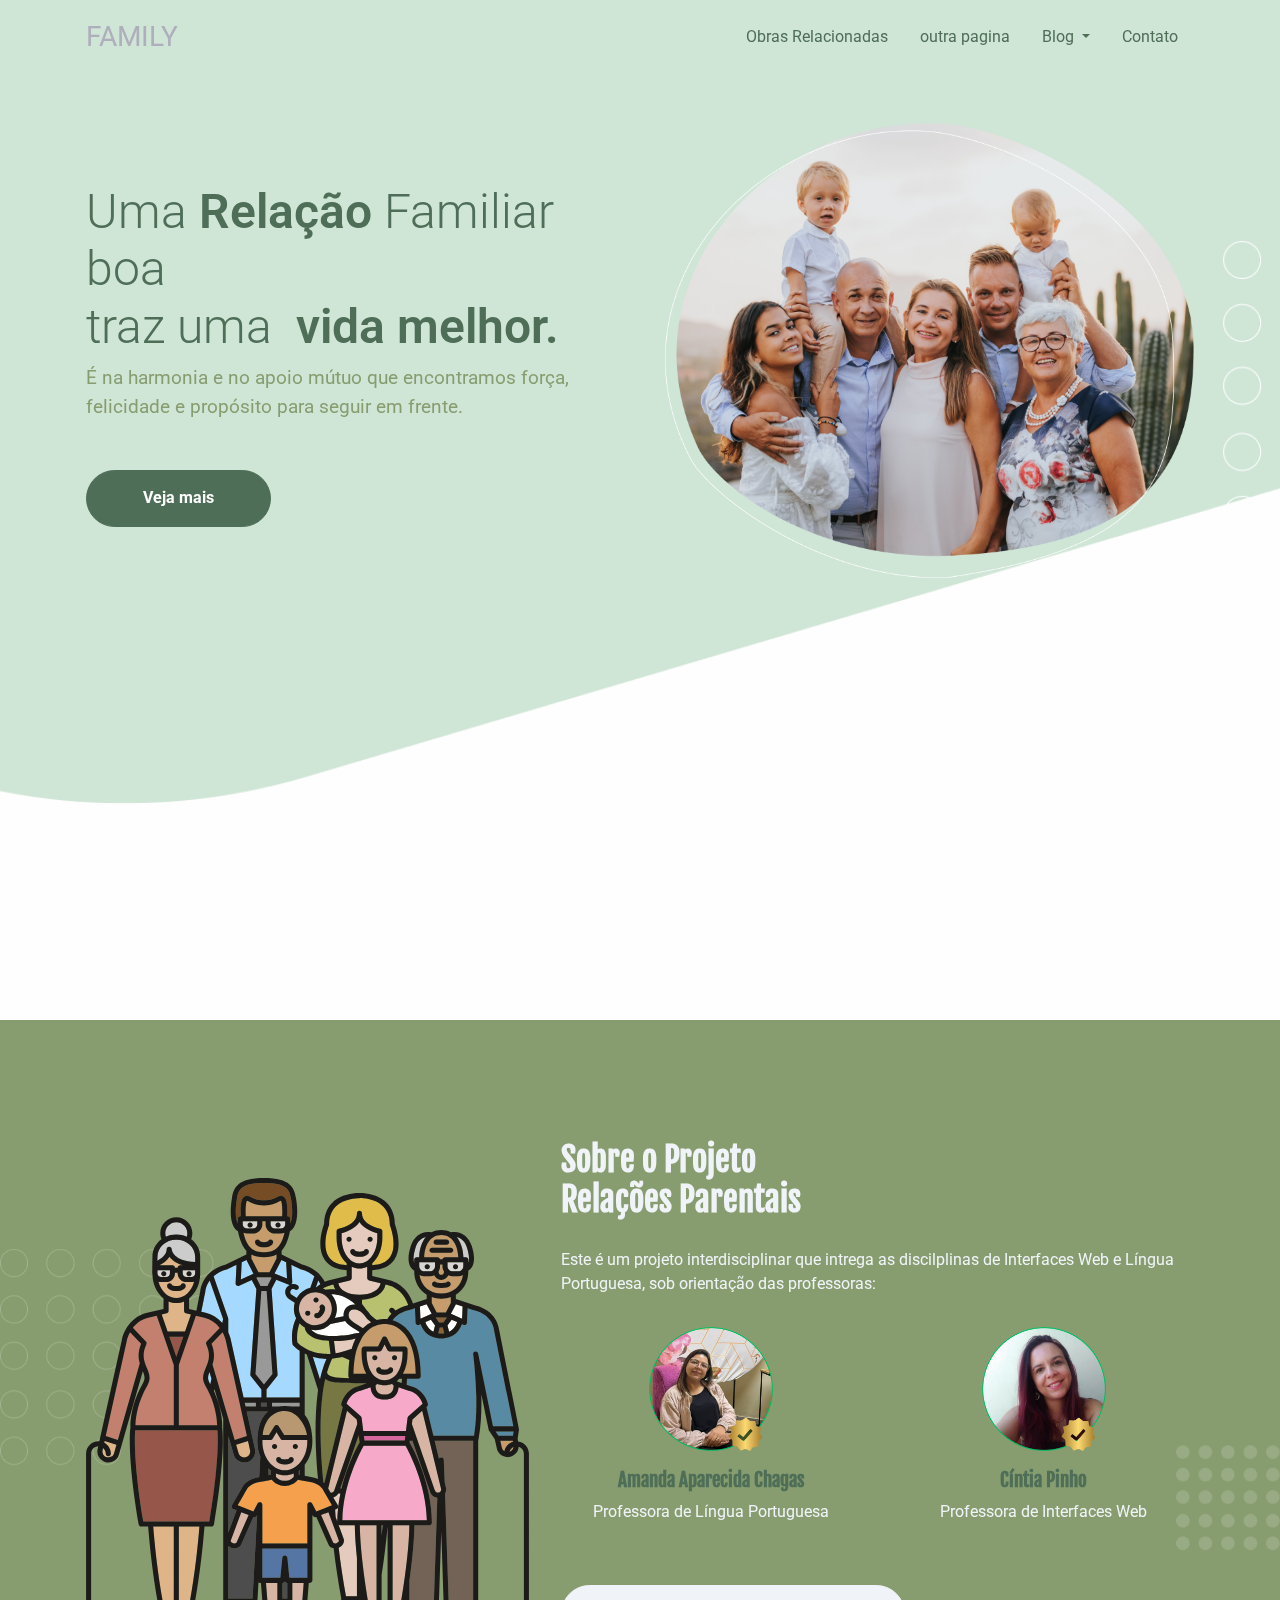
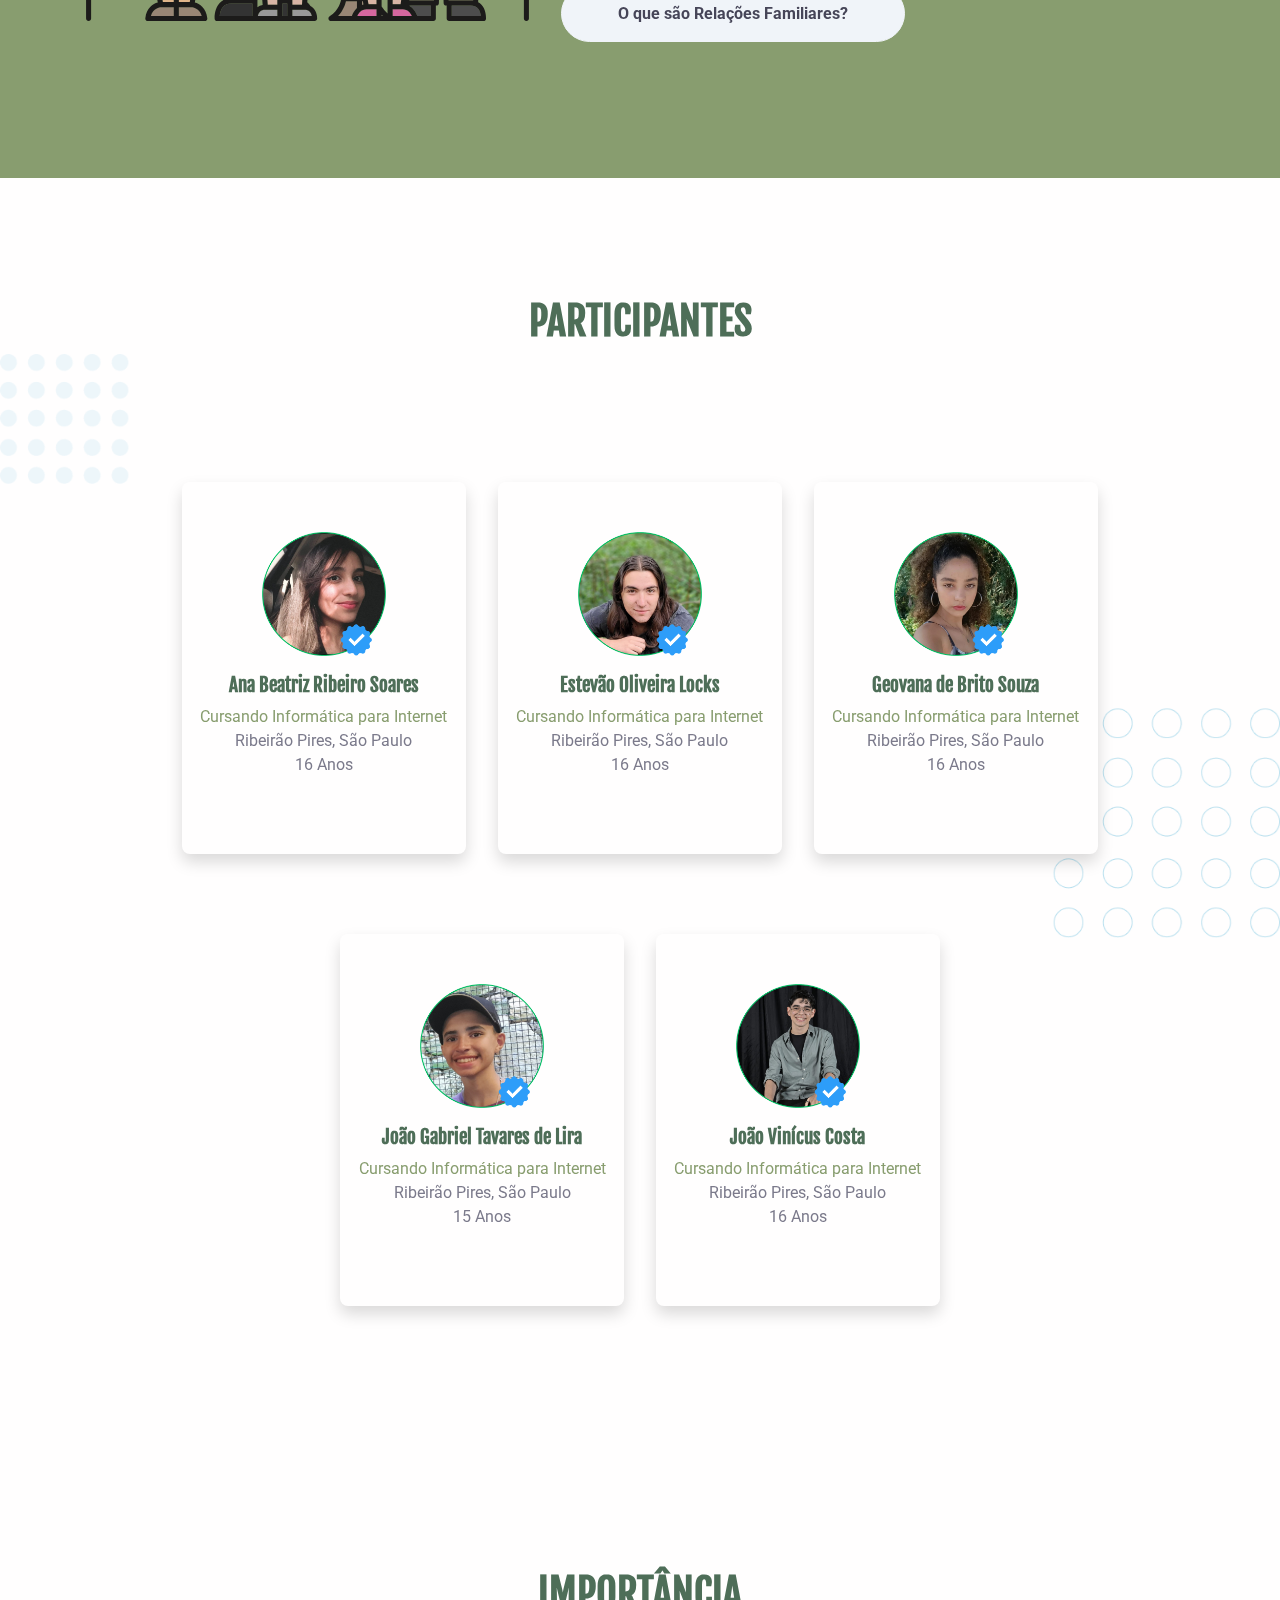
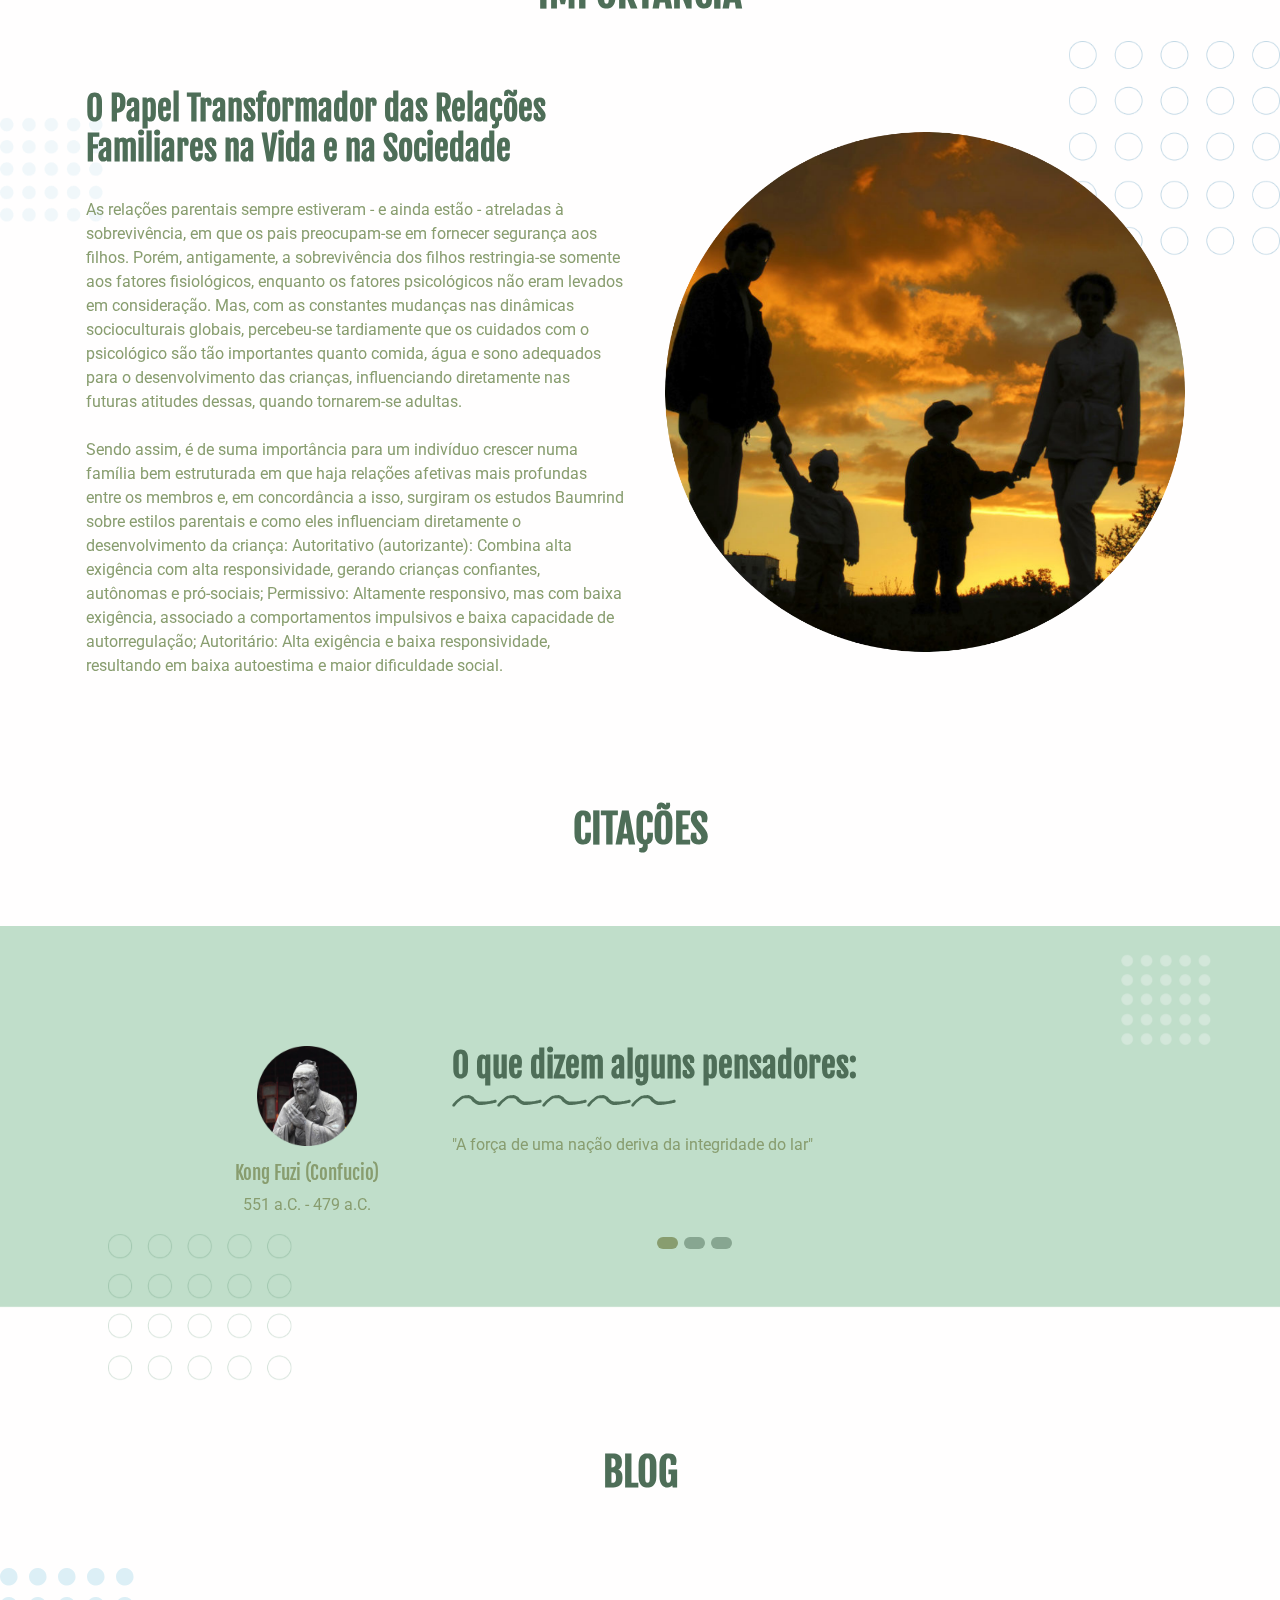
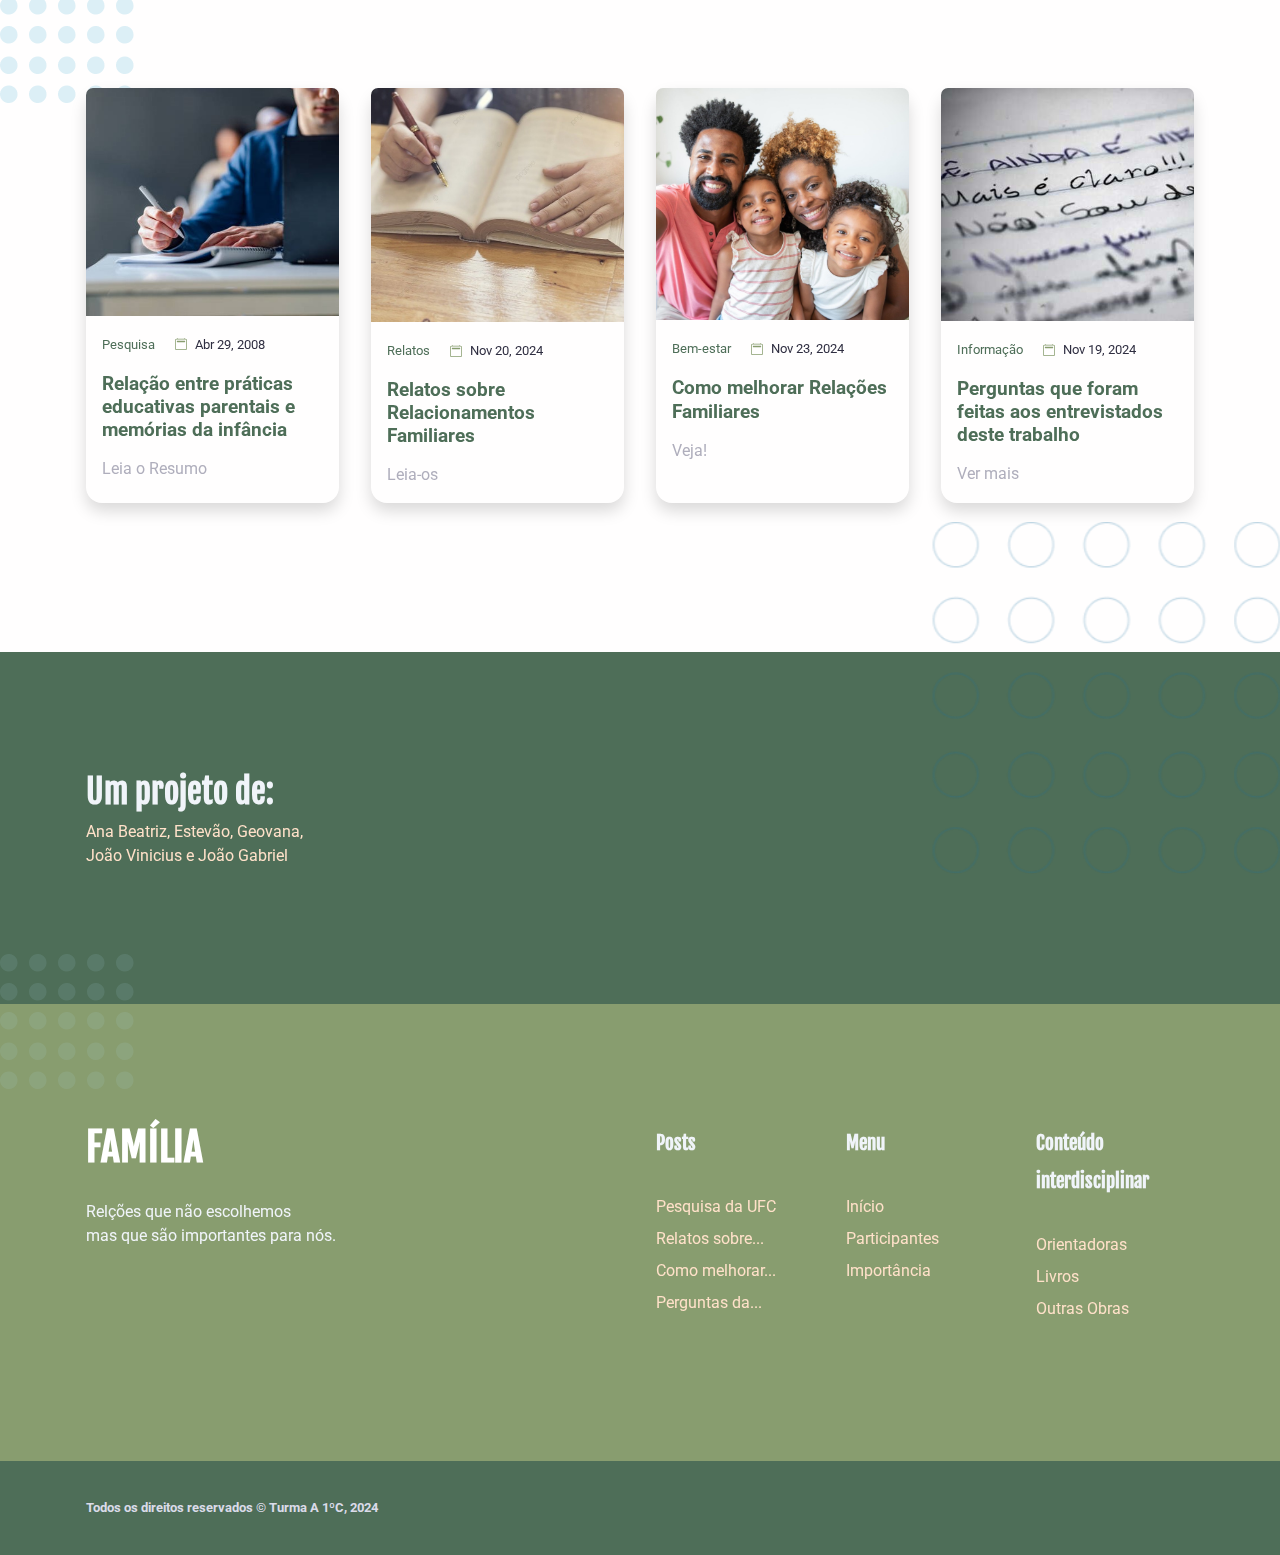
==== index.html @ ce42e840 "sei la" ====
<!DOCTYPE html>
<html lang="pt-br" dir="ltr">

  <head>
    <meta charset="utf-8">
    <meta http-equiv="X-UA-Compatible" content="IE=edge">
    <meta name="viewport" content="width=device-width, initial-scale=1">


    <!-- ===============================================-->
    <!--    Document Title-->
    <!-- ====================================== -->
    <title>Relações Familiares</title>



    <!-- ===============================================-->
    <!--    Favicons-->
    <!-- ===============================================-->
    <link rel="apple-touch-icon" sizes="180x180" href="assets/img/favicons/apple-touch-icon.png">
    <link rel="icon" type="image/png" sizes="32x32" href="assets/img/favicons/favicon-32x32.png">
    <link rel="icon" type="image/png" sizes="16x16" href="assets/img/favicons/favicon-16x16.png">
    <link rel="shortcut icon" type="image/x-icon" href="assets/img/favicons/favicon.ico">
    <link rel="manifest" href="assets/img/favicons/manifest.json">
    <meta name="msapplication-TileImage" content="assets/img/favicons/mstile-150x150.png">
    <meta name="theme-color" content="#ffffff">


    <!-- ===============================================-->
    <!--    Stylesheets-->
    <!-- ===============================================-->
    <link href="assets/css/theme.css" rel="stylesheet" />
    <link rel="stylesheet" href="assets/css/style.css">

  </head>

  
  <body>

    <!-- ===============================================-->
    <!--    Main Content-->
    <!-- ===============================================-->
    <main class="main" id="top">
      
      <nav class="navbar navbar-expand-lg navbar-light fixed-top py-3 d-block" data-navbar-on-scroll="data-navbar-on-scroll">
        <div class="container"><a class="navbar-brand" href="index.html"><!--<img src="assets/img/gallery/logo.png" width="118" alt="logo" />-->FAMILY</a>
          <button class="navbar-toggler" type="button" data-bs-toggle="collapse" data-bs-target="#navbarSupportedContent" aria-controls="navbarSupportedContent" aria-expanded="false" aria-label="Toggle navigation"><span class="navbar-toggler-icon"> </span></button>
          <div class="collapse navbar-collapse border-top border-lg-0 mt-4 mt-lg-0" id="navbarSupportedContent">
            <ul class="navbar-nav ms-auto pt-2 pt-lg-0 font-base">
              <li class="nav-item px-2"><a class="nav-link" aria-current="page" href="obras.html">Obras Relacionadas</a></li>
              <li class="nav-item px-2"><a class="nav-link" href="#">outra pagina</a></li>
              <div class="nav-item px-2 dropdown">
                <a class="nav-link dropdown-toggle drop-menu" href="#" role="button" data-bs-toggle="dropdown" aria-expanded="false">
                  Blog
                </a>
              
                <ul class="dropdown-menu drop-menu">
                  <li><a class="dropdown-item" href="pesquisa-ufc.html">Práticas Educativas...</a></li>
                  <li><a class="dropdown-item" href="relatos.html">Relatos</a></li>
                  <li><a class="dropdown-item" href="melhorarrelacoes.html">Melhorar Relações</a></li>
                  <li><a class="dropdown-item" href="perguntas-entrevista.html">Perguntas Entrevistas</a></li>
                </ul>
              </div>
              <li class="nav-item px-2"><a class="nav-link" href="contato.html">Contato</a></li>
            </ul>
          </div>
        </div>
      </nav>

      <section class="py-xxl-10 pb-0" id="home">
        <div class="bg-holder bg-size" style="background-image:url(assets/img/gallery/hero-bg.png);background-position:top center;background-size:cover;">
        </div>
        <!--/.bg-holder-->

        <div class="container">
          <div class="row min-vh-xl-100 min-vh-xxl-25">
            <div class="col-md-5 col-xl-6 col-xxl-7 order-0 order-md-1 text-end"><img class="pt-7 pt-md-0 w-100" src="assets/img/gallery/hero.png" alt="hero-header" /></div>
            <div class="col-md-75 col-xl-6 col-xxl-5 text-md-start text-center py-6">
              <h1 class="fw-light font-base fs-6 fs-xxl-7">Uma <strong>Relação </strong>Familiar boa<br />traz uma &nbsp;<strong>vida melhor.</strong></h1>
              <p class="fs-1 mb-5">É na harmonia e no apoio mútuo que encontramos força,<br />felicidade e propósito para seguir em frente.</p><a class="btn btn-lg btn-primary rounded-pill" href="#importancia" role="button">Veja mais</a>
            </div>
          </div>
        </div>
      </section>
      

      <!-- ============================================-->
      <!-- <section> begin ======== Sobre o Projeto ===-->
      <section class="bg-secondary" id="sobre">
        <div class="bg-holder" style="background-image:url(assets/img/gallery/bg-eye-care.png);background-position:center;background-size:contain;">
        </div>
        <!--/.bg-holder-->

        <div class="container">
          <div class="row align-items-center">
            <div class="col-md-5 col-xxl-6"><img class="img-fluid" src="assets/img/icons/family.svg" alt="..." /></div>
            <div class="col-md-7 col-xxl-6 text-center text-md-start">
              <h2 class="fw-bold text-light mb-4 mt-4 mt-lg-0">Sobre o Projeto<br class="d-none d-sm-block" />Relações Parentais</h2>
              <p class="text-light mb-4">Este é um projeto interdisciplinar que intrega as discilplinas de Interfaces Web e Língua Portuguesa, sob orientação das professoras:<br class="d-none d-sm-block" />
              <div class="row mb-4">  
                <div class="col-md-6 text-center">
                  <img src="assets/img/gallery/amanda.png" width="128" alt="..." />
                  <h5 class="mt-3">Amanda Aparecida Chagas</h5>
                  <p class="text-light">Professora de Língua Portuguesa</p>
                </div>
                <div class="col-md-6 text-center">
                  <img src="assets/img/gallery/cintia.png" width="128" alt="..." />
                  <h5 class="mt-3">Cíntia Pinho</h5>
                  <p class="text-light">Professora de Interfaces Web</p>
                </div>
              </div>
              <!-- Botão que aciona o modal -->
              <div class="py-3">
                <a class="btn btn-lg btn-light rounded-pill" href="#!" role="button" data-bs-toggle="modal" data-bs-target="#exampleModal">
                  O que são Relações Familiares?
                </a>
              </div>

              <!-- Modal -->
              <div class="modal fade" id="exampleModal" tabindex="-1" aria-labelledby="exampleModalLabel" aria-hidden="true">
                <div class="modal-dialog">
                  <div class="modal-content">
                    <div class="modal-header">
                      <h5 class="modal-title" id="exampleModalLabel">Relações Familiares</h5>
                      <button type="button" class="btn-close" data-bs-dismiss="modal" aria-label="Close"></button>
                    </div>
                    <div class="modal-body">
                      <!-- Imagem centralizada -->
                      <div class="text-center mb-3">
                        <img src="assets/img/gallery/casal.avif" alt="Imagem representativa" class="img-fluid rounded" style="max-width: 100%; height: auto; max-height: 200px;">
                      </div>
                      <!-- Texto do modal -->
                      <p>Relações familiares são os vínculos afetivos, sociais e legais que unem os membros de uma família. Elas envolvem conexões de parentesco, seja por laços de sangue, casamento ou adoção, e desempenham um papel essencial na formação da identidade e no desenvolvimento emocional das pessoas.</p>
                      <p>Essas relações englobam papéis específicos, como os de pais, filhos, irmãos e avós, que são moldados por valores culturais, sociais e religiosos. Além disso, elas são caracterizadas por amor, apoio mútuo, respeito e, muitas vezes, desafios, que ajudam os indivíduos a crescer e se conectar uns com os outros.</p>
                      <p>Em sua essência, as relações familiares fornecem um espaço seguro para compartilhar experiências, resolver conflitos e construir memórias que fortalecem os laços ao longo do tempo...</p>
                    </div>
                    <div class="modal-footer">
                      <button type="button" class="btn btn-secondary" data-bs-dismiss="modal">Fechar</button>
                    </div>
                  </div>
                </div>
              </div>
            </div>
          </div>
        </div>
      </section>
      <!-- <section> close ============================-->
      <!-- ============================================-->


      <!-- ============================================-->
      <!-- <section> begin ======= PARTICIPANTES ======-->
      <section class="pb-0" id="grupo">

        <div class="container">
          <div class="row">
            <div class="col-12 py-">
              <div class="bg-holder bg-size">
              </div>
              <!--/.bg-holder-->

              <h1 class="text-center">PARTICIPANTES</h1>
            </div>
          </div>
        </div>
        <!-- end of .container-->

      </section>
      <!-- <section> close ============================-->
      <!-- ============================================-->


      <section class="py-5">
        <div class="bg-holder bg-size" style="background-image:url(assets/img/gallery/doctors-bg.png);background-position:top center;background-size:contain;">
        </div>
        <!--/.bg-holder-->

        <div class="container">
          <div class="row h-100 m-lg-7 mx-3 mt-6 mx-md-4 my-md-7">
            
            <div class="col-md-4 mb-8 mb-md-0">
              <div class="card card-span h-100 shadow">
                <div class="card-body d-flex flex-column flex-center py-5"><img src="assets/img/gallery/ana beatriz.png" width="128" alt="..." />
                  <h5 class="mt-3">Ana Beatriz Ribeiro Soares</h5>
                  <p class="mb-0 fs-xxl-1">Cursando Informática para Internet</p>
                  <p class="text-600 mb-0">Ribeirão Pires, São Paulo</p>
                  <p class="text-600 mb-4">16 Anos</p>
                </div>
              </div>
            </div>
            <div class="col-md-4 mb-8 mb-md-0">
              <div class="card card-span h-100 shadow">
                <div class="card-body d-flex flex-column flex-center py-5"><img src="assets/img/gallery/estevao.png" width="128" alt="..." />
                  <h5 class="mt-3">Estevão Oliveira Locks</h5>
                  <p class="mb-0 fs-xxl-1">Cursando Informática para Internet</p>
                  <p class="text-600 mb-0">Ribeirão Pires, São Paulo</p>
                  <p class="text-600 mb-4">16 Anos</p>
                </div>
              </div>
            </div>
            <div class="col-md-4 mb-8 mb-md-0">
              <div class="card card-span h-100 shadow">
                <div class="card-body d-flex flex-column flex-center py-5"><img src="assets/img/gallery/geovana.png" width="128" alt="..." />
                  <h5 class="mt-3">Geovana de Brito Souza</h5>
                  <p class="mb-0 fs-xxl-1">Cursando Informática para Internet</p>
                  <p class="text-600 mb-0">Ribeirão Pires, São Paulo</p>
                  <p class="text-600 mb-4">16 Anos</p>
                </div>
              </div>
            </div>
            
          </div>

        </div>

        <div class="container">
          <div class="row h-100 mx-lg-7 mb-lg-7 mx-3 mt-md-6 mx-md-4 mb-md-7 justify-content-center">
            
            <div class="col-md-4 mb-8 mb-md-0">
              <div class="card card-span h-100 shadow">
                <div class="card-body d-flex flex-column flex-center py-5"><img src="assets/img/gallery/joao gabriel.png" width="128" alt="..." />
                  <h5 class="mt-3">João Gabriel Tavares de Lira</h5>
                  <p class="mb-0 fs-xxl-1">Cursando Informática para Internet</p>
                  <p class="text-600 mb-0">Ribeirão Pires, São Paulo</p>
                  <p class="text-600 mb-4">15 Anos</p>
                </div>
              </div>
            </div>
            <div class="col-md-4 mb-8 mb-md-0">
              <div class="card card-span h-100 shadow">
                <div class="card-body d-flex flex-column flex-center py-5"><img src="assets/img/gallery/joao vinicius.png" width="128" alt="..." />
                  <h5 class="mt-3">João Vinícus Costa</h5>
                  <p class="mb-0 fs-xxl-1">Cursando Informática para Internet</p>
                  <p class="text-600 mb-0">Ribeirão Pires, São Paulo</p>
                  <p class="text-600 mb-4">16 Anos</p>
                </div>
              </div>
            </div>
            
          </div>

        </div>

      </section>


      <!-- ============================================-->
      <!-- <section> begin ======= IMPORTANCIA ========-->
      <section class="pb-0" id="importancia">

        <div class="container">
          <div class="row">
            <div class="col-12 py-3">
              <div class="bg-holder bg-size">
              </div>
              <!--/.bg-holder-->

              <h1 class="text-center">IMPORTÂNCIA</h1>
            </div>
          </div>
        </div>
        <!-- end of .container-->

      </section>
      <!-- <section> close ============================-->
      <!-- ============================================-->

      <section class="py-5">
        <div class="bg-holder bg-size" style="background-image:url(assets/img/gallery/about-bg.png);background-position:top center;background-size:contain;">
        </div>
        <!--/.bg-holder-->

        <div class="container">
          <div class="row align-items-center">
            <div class="col-md-6 order-lg-1 mb-5 mb-lg-0"><img class="fit-cover rounded-circle w-100" src="assets/img/gallery/redondo.png" alt="..." /></div>
            <div class="col-md-6 text-center text-md-start">
              <h2 class="fw-bold mb-4">O Papel Transformador das Relações <br class="d-none d-sm-block" />Familiares na Vida e na Sociedade</h2>
              <p>
                As relações parentais sempre estiveram - e ainda estão - atreladas à sobrevivência, em que os pais preocupam-se em fornecer segurança aos filhos. Porém, antigamente, a sobrevivência dos filhos restringia-se somente aos fatores fisiológicos, enquanto os fatores psicológicos não eram levados em consideração. Mas, com as constantes mudanças nas dinâmicas socioculturais globais, percebeu-se tardiamente que os cuidados com o psicológico são tão importantes quanto comida, água e sono adequados para o desenvolvimento das crianças, influenciando diretamente nas futuras atitudes dessas, quando tornarem-se adultas. <br class="d-none d-sm-block" /><br class="d-none d-sm-block" />
                Sendo assim, é de suma importância para um indivíduo crescer numa família bem estruturada em que haja relações afetivas mais profundas entre os membros e, em concordância a isso, surgiram os estudos Baumrind sobre estilos parentais e como eles influenciam diretamente o desenvolvimento da criança: Autoritativo (autorizante): Combina alta exigência com alta responsividade, gerando crianças confiantes, autônomas e pró-sociais; Permissivo: Altamente responsivo, mas com baixa exigência, associado a comportamentos impulsivos e baixa capacidade de autorregulação; Autoritário: Alta exigência e baixa responsividade, resultando em baixa autoestima e maior dificuldade social.
              </p>
            </div>
          </div>
        </div>
      </section>


      <!-- ============================================-->
      <!-- <section> begin ======= CITAÇÕES ============-->
      <section class="py-5" id="relatos">

        <div class="container">
          <div class="row">
            <div class="col-12 py-3">
              <div class="bg-holder bg-size">
              </div>
              <!--/.bg-holder-->

              <h1 class="text-center">CITAÇÕES</h1>
            </div>
          </div>
        </div>
        <!-- end of .container-->

      </section>
      <!-- <section> close ============================-->
      <!-- ============================================-->

      <section class="py-8">
        <div class="bg-holder bg-size" style="background-image:url(assets/img/gallery/people-bg-1.png);background-position:center;background-size:cover;">
        </div>
        <!--/.bg-holder-->

        <div class="container">
          <div class="row align-items-center offset-sm-1">
            <div class="carousel slide" id="carouselPeople" data-bs-ride="carousel">
              <div class="carousel-inner">
                
                <div class="carousel-item active" data-bs-interval="10000">
                  <div class="row h-100">
                    <div class="col-sm-3 text-center"><img src="assets/img/gallery/confucio.png" width="100" alt="" />
                      <h5 class="mt-3 fw-medium text-secondary">Kong Fuzi (Confucio)</h5>
                      <p class="fw-normal mb-0">551 a.C. - 479 a.C.</p>
                    </div>
                    <div class="col-sm-9 text-center text-sm-start pt-3 pt-sm-0">
                      <h2>O que dizem alguns pensadores:</h2>
                      <div class="my-2"><img class="mb-3 i-risc-rel" src="assets/img/icons/risco.svg" alt="..." /><img class="mb-3 i-risc-rel" src="assets/img/icons/risco.svg" alt="..." /><img class="mb-3 i-risc-rel" src="assets/img/icons/risco.svg" alt="..." /><img class="mb-3 i-risc-rel" src="assets/img/icons/risco.svg" alt="..." /><img class="mb-3 i-risc-rel" src="assets/img/icons/risco.svg" alt="..." /></div>
                      <p>"A força de uma nação deriva da integridade do lar"</p>
                    </div>
                  </div>
                </div>
                
                <div class="carousel-item" data-bs-interval="2000">
                  <div class="row h-100">
                    <div class="col-sm-3 text-center"><img src="assets/img/gallery/Nietzsche.png" width="100" alt="" />
                      <h5 class="mt-3 fw-medium text-secondary">Friedrich Nietzsche</h5>
                      <p class="fw-normal mb-0">1844 - 1900</p>
                    </div>
                    <div class="col-sm-9 text-center text-sm-start pt-3 pt-sm-0">
                      <h2>O que dizem alguns pensadores:</h2>
                      <div class="my-2"><img class="mb-3 i-risc-rel" src="assets/img/icons/risco.svg" alt="..." /><img class="mb-3 i-risc-rel" src="assets/img/icons/risco.svg" alt="..." /><img class="mb-3 i-risc-rel" src="assets/img/icons/risco.svg" alt="..." /><img class="mb-3 i-risc-rel" src="assets/img/icons/risco.svg" alt="..." /><img class="mb-3 i-risc-rel" src="assets/img/icons/risco.svg" alt="..." /></div>
                      <p>"É nos laços da família que as virtudes crescem, mas também onde os maiores conflitos residem."</p>
                    </div>
                  </div>
                </div>
                
                <div class="carousel-item">
                  <div class="row h-100">
                    <div class="col-sm-3 text-center"><img src="assets/img/gallery/desmond-tutu.png" width="100" alt="" />
                      <h5 class="mt-3 fw-medium text-secondary">Desmond Tutu</h5>
                      <p class="fw-normal mb-0">1931 - 2021</p>
                    </div>
                    <div class="col-sm-9 text-center text-sm-start pt-3 pt-sm-0">
                      <h2>O que dizem alguns pensadores:</h2>
                      <div class="my-2"><img class="mb-3 i-risc-rel" src="assets/img/icons/risco.svg" alt="..." /><img class="mb-3 i-risc-rel" src="assets/img/icons/risco.svg" alt="..." /><img class="mb-3 i-risc-rel" src="assets/img/icons/risco.svg" alt="..." /><img class="mb-3 i-risc-rel" src="assets/img/icons/risco.svg" alt="..." /><img class="mb-3 i-risc-rel" src="assets/img/icons/risco.svg" alt="..." /></div>
                      <p>"Você não escolhe a sua família. Ela é um presente de Deus para você, assim como você é para ela."</p>
                    </div>
                  </div>
                </div>

              </div>
              <div class="row">
                <div class="position-relative z-index-2 mt-5">
                  <ol class="carousel-indicators">
                    <li class="active" data-bs-target="#carouselPeople" data-bs-slide-to="0"></li>
                    <li data-bs-target="#carouselPeople" data-bs-slide-to="1"></li>
                    <li data-bs-target="#carouselPeople" data-bs-slide-to="2"></li>
                  </ol>
                </div>
              </div>
            </div>
          </div>
        </div>
      </section>

      <!-- ============================================-->
      <!-- <section> begin ============== BLOG ========-->
      <section class="py-5" id="blog">

        <div class="container">
          <div class="row">
            <div class="col-12 py-3">
              <div class="bg-holder bg-size">
              </div>
              <!--/.bg-holder-->

              <h1 class="text-center">BLOG</h1>
            </div>
          </div>
        </div>
        <!-- end of .container-->

      </section>
      <!-- <section> close ============================-->
      <!-- ============================================-->


      <section>
        <div class="bg-holder bg-size" style="background-image:url(assets/img/gallery/dot-bg.png);background-position:top left;background-size:auto;">
        </div>
        <!--/.bg-holder-->

        <div class="container">
          <div class="row">
            <div class="col-sm-6 col-lg-3 mb-4">
              <div class="card h-100 shadow card-span rounded-3"><img class="card-img-top rounded-top-3" src="assets/img/gallery/pesquisa.jpg" alt="news" />
                <div class="card-body"><span class="fs--1 text-primary me-3">Pesquisa</span>
                  <svg class="bi bi-calendar2 me-2" xmlns="http://www.w3.org/2000/svg" width="12" height="12" fill="currentColor" viewBox="0 0 16 16">
                    <path d="M3.5 0a.5.5 0 0 1 .5.5V1h8V.5a.5.5 0 0 1 1 0V1h1a2 2 0 0 1 2 2v11a2 2 0 0 1-2 2H2a2 2 0 0 1-2-2V3a2 2 0 0 1 2-2h1V.5a.5.5 0 0 1 .5-.5zM2 2a1 1 0 0 0-1 1v11a1 1 0 0 0 1 1h12a1 1 0 0 0 1-1V3a1 1 0 0 0-1-1H2z"></path>
                    <path d="M2.5 4a.5.5 0 0 1 .5-.5h10a.5.5 0 0 1 .5.5v1a.5.5 0 0 1-.5.5H3a.5.5 0 0 1-.5-.5V4z"> </path>
                  </svg><span class="fs--1 text-900">Abr 29, 2008</span><span class="fs--1"></span>
                  <h5 class="font-base fs-lg-0 fs-xl-1 my-3">Relação entre práticas educativas parentais e memórias da infância</h5><a class="stretched-link" href="pesquisa-ufc.html">Leia o Resumo</a>
                </div>
              </div>
            </div>
            <div class="col-sm-6 col-lg-3 mb-4">
              <div class="card h-100 shadow card-span rounded-3"><img class="card-img-top rounded-top-3" src="assets/img/gallery/relatos-image.jpg" alt="news" />
                <div class="card-body"><span class="fs--1 text-primary me-3">Relatos</span>
                  <svg class="bi bi-calendar2 me-2" xmlns="http://www.w3.org/2000/svg" width="12" height="12" fill="currentColor" viewBox="0 0 16 16">
                    <path d="M3.5 0a.5.5 0 0 1 .5.5V1h8V.5a.5.5 0 0 1 1 0V1h1a2 2 0 0 1 2 2v11a2 2 0 0 1-2 2H2a2 2 0 0 1-2-2V3a2 2 0 0 1 2-2h1V.5a.5.5 0 0 1 .5-.5zM2 2a1 1 0 0 0-1 1v11a1 1 0 0 0 1 1h12a1 1 0 0 0 1-1V3a1 1 0 0 0-1-1H2z"></path>
                    <path d="M2.5 4a.5.5 0 0 1 .5-.5h10a.5.5 0 0 1 .5.5v1a.5.5 0 0 1-.5.5H3a.5.5 0 0 1-.5-.5V4z"> </path>
                  </svg><span class="fs--1 text-900">Nov 20, 2024</span><span class="fs--1"></span>
                  <h5 class="font-base fs-lg-0 fs-xl-1 my-3">Relatos sobre Relacionamentos Familiares</h5><a class="stretched-link" href="relatos.html">Leia-os</a>
                </div>
              </div>
            </div>
            <div class="col-sm-6 col-lg-3 mb-4">
              <div class="card h-100 shadow card-span rounded-3"><img class="card-img-top rounded-top-3" src="assets/img/gallery/familia.jpeg" alt="news" />
                <div class="card-body"><span class="fs--1 text-primary me-3">Bem-estar</span>
                  <svg class="bi bi-calendar2 me-2" xmlns="http://www.w3.org/2000/svg" width="12" height="12" fill="currentColor" viewBox="0 0 16 16">
                    <path d="M3.5 0a.5.5 0 0 1 .5.5V1h8V.5a.5.5 0 0 1 1 0V1h1a2 2 0 0 1 2 2v11a2 2 0 0 1-2 2H2a2 2 0 0 1-2-2V3a2 2 0 0 1 2-2h1V.5a.5.5 0 0 1 .5-.5zM2 2a1 1 0 0 0-1 1v11a1 1 0 0 0 1 1h12a1 1 0 0 0 1-1V3a1 1 0 0 0-1-1H2z"></path>
                    <path d="M2.5 4a.5.5 0 0 1 .5-.5h10a.5.5 0 0 1 .5.5v1a.5.5 0 0 1-.5.5H3a.5.5 0 0 1-.5-.5V4z"> </path>
                  </svg><span class="fs--1 text-900">Nov 23, 2024</span><span class="fs--1"></span>
                  <h5 class="font-base fs-lg-0 fs-xl-1 my-3">Como melhorar Relações Familiares</h5><a class="stretched-link" href="melhorarrelacoes.html">Veja!</a>
                </div>
              </div>
            </div>
            <div class="col-sm-6 col-lg-3 mb-4">
              <div class="card h-100 shadow card-span rounded-3"><img class="card-img-top rounded-top-3" src="assets/img/gallery/perguntas.jpg" alt="news" />
                <div class="card-body"><span class="fs--1 text-primary me-3">Informação</span>
                  <svg class="bi bi-calendar2 me-2" xmlns="http://www.w3.org/2000/svg" width="12" height="12" fill="currentColor" viewBox="0 0 16 16">
                    <path d="M3.5 0a.5.5 0 0 1 .5.5V1h8V.5a.5.5 0 0 1 1 0V1h1a2 2 0 0 1 2 2v11a2 2 0 0 1-2 2H2a2 2 0 0 1-2-2V3a2 2 0 0 1 2-2h1V.5a.5.5 0 0 1 .5-.5zM2 2a1 1 0 0 0-1 1v11a1 1 0 0 0 1 1h12a1 1 0 0 0 1-1V3a1 1 0 0 0-1-1H2z"></path>
                    <path d="M2.5 4a.5.5 0 0 1 .5-.5h10a.5.5 0 0 1 .5.5v1a.5.5 0 0 1-.5.5H3a.5.5 0 0 1-.5-.5V4z"> </path>
                  </svg><span class="fs--1 text-900">Nov 19, 2024</span><span class="fs--1"></span>
                  <h5 class="font-base fs-lg-0 fs-xl-1 my-3">Perguntas que foram feitas aos entrevistados deste trabalho</h5><a class="stretched-link" href="perguntas-entrevista.html">Ver mais</a>
                </div>
              </div>
            </div>
          </div>
        </div>
      </section>


      <section class="bg-primary">
        <div class="bg-holder bg-size" style="background-image:url(assets/img/gallery/cta-bg.png);background-position:center right;margin-top:-8.125rem;background-size:contain;">
        </div>
        <!--/.bg-holder-->

        <div class="container">
          <div class="row">
            <div class="col-lg-6">
              <h2 class="fw-bold text-light">Um projeto de:</h2>
              <p class="text-soft-primary">Ana Beatriz, Estevão, Geovana, <br />João Vinicius e João Gabriel</p>
            </div>
          </div>
        </div>
      </section>
      <section class="py-0 bg-secondary">
        <div class="bg-holder opacity-25" style="background-image:url(assets/img/gallery/dot-bg.png);background-position:top left;margin-top:-3.125rem;background-size:auto;">
        </div>
        <!--/.bg-holder-->

        <div class="container">
          <div class="row py-8">
            <div class="col-12 col-sm-12 col-lg-6 mb-4 order-0 order-sm-0"><a class="text-decoration-none" href="#"><h1 class="h1-footer">FAMÍLIA</h1></a>
              <p class="text-light my-4">Relções que não escolhemos <br />mas que são importantes para nós.</p>
            </div>
            <div class="col-6 col-sm-4 col-lg-2 mb-3 order-2 order-sm-1">
              <h5 class="lh-lg fw-bold mb-4 text-light font-sans-serif">Posts</h5>
              <ul class="list-unstyled mb-md-4 mb-lg-0">
                <li class="lh-lg"><a class="footer-link" href="pesquisa-ufc.html">Pesquisa da UFC</a></li>
                <li class="lh-lg"><a class="footer-link" href="relatos.html">Relatos sobre...</a></li>
                <li class="lh-lg"><a class="footer-link" href="melhorarrelacoes.html">Como melhorar...</a></li>
                <li class="lh-lg"><a class="footer-link" href="perguntas-entrevista.html">Perguntas da...</a></li>
              </ul>
            </div>
            <div class="col-6 col-sm-4 col-lg-2 mb-3 order-3 order-sm-2">
              <h5 class="lh-lg fw-bold text-light mb-4 font-sans-serif">Menu</h5>
              <ul class="list-unstyled mb-md-4 mb-lg-0">
                <li class="lh-lg"><a class="footer-link" href="#home">Início</a></li>
                <li class="lh-lg"><a class="footer-link" href="#grupo">Participantes</a></li>
                <li class="lh-lg"><a class="footer-link" href="#importancia">Importância</a></li>
              </ul>
            </div>
            <div class="col-6 col-sm-4 col-lg-2 mb-3 order-3 order-sm-2">
              <h5 class="lh-lg fw-bold text-light mb-4 font-sans-serif"> Conteúdo interdisciplinar</h5>
              <ul class="list-unstyled mb-md-4 mb-lg-0">
                <li class="lh-lg"><a class="footer-link" href="#sobre">Orientadoras</a></li>
                <li class="lh-lg"><a class="footer-link" href="#livros">Livros</a></li>
                <li class="lh-lg"><a class="footer-link" href="#sujestoes">Outras Obras</a></li>
              </ul>
            </div>
          </div>
        </div>


        <!-- ============================================-->
        <!-- <section> begin ============================-->
        <section class="py-0 bg-primary">

          <div class="container">
            <div class="row justify-content-md-between justify-content-evenly py-4">
              <div class="col-12 col-sm-8 col-md-6 col-lg-auto text-center text-md-start">
                <p class="fs--1 my-2 fw-bold text-200">Todos os direitos reservados &copy; Turma A 1ºC, 2024</p>
              </div>
            </div>
          </div>
          <!-- end of .container-->

        </section>
        <!-- <section> close ============================-->
        <!-- ============================================-->


      </section>
    </main>
    <!-- ===============================================-->
    <!--    End of Main Content-->
    <!-- ===============================================-->




    <!-- ===============================================-->
    <!--    JavaScripts-->
    <!-- ===============================================-->
    <script src="vendors/@popperjs/popper.min.js"></script>
    <script src="vendors/bootstrap/bootstrap.min.js"></script>
    <script src="vendors/is/is.min.js"></script>
    <script src="https://scripts.sirv.com/sirvjs/v3/sirv.js"></script>
    <script src="https://polyfill.io/v3/polyfill.min.js?features=window.scroll"></script>
    <script src="vendors/fontawesome/all.min.js"></script>
    <script src="assets/js/theme.js"></script>

    <link rel="preconnect" href="https://fonts.googleapis.com">
    <link rel="preconnect" href="https://fonts.gstatic.com" crossorigin>
    <link href="https://fonts.googleapis.com/css2?family=Fjalla+One&amp;family=Roboto:ital,wght@0,100;0,300;0,400;0,500;0,700;0,900;1,100&amp;display=swap" rel="stylesheet">
  </body>

</html>
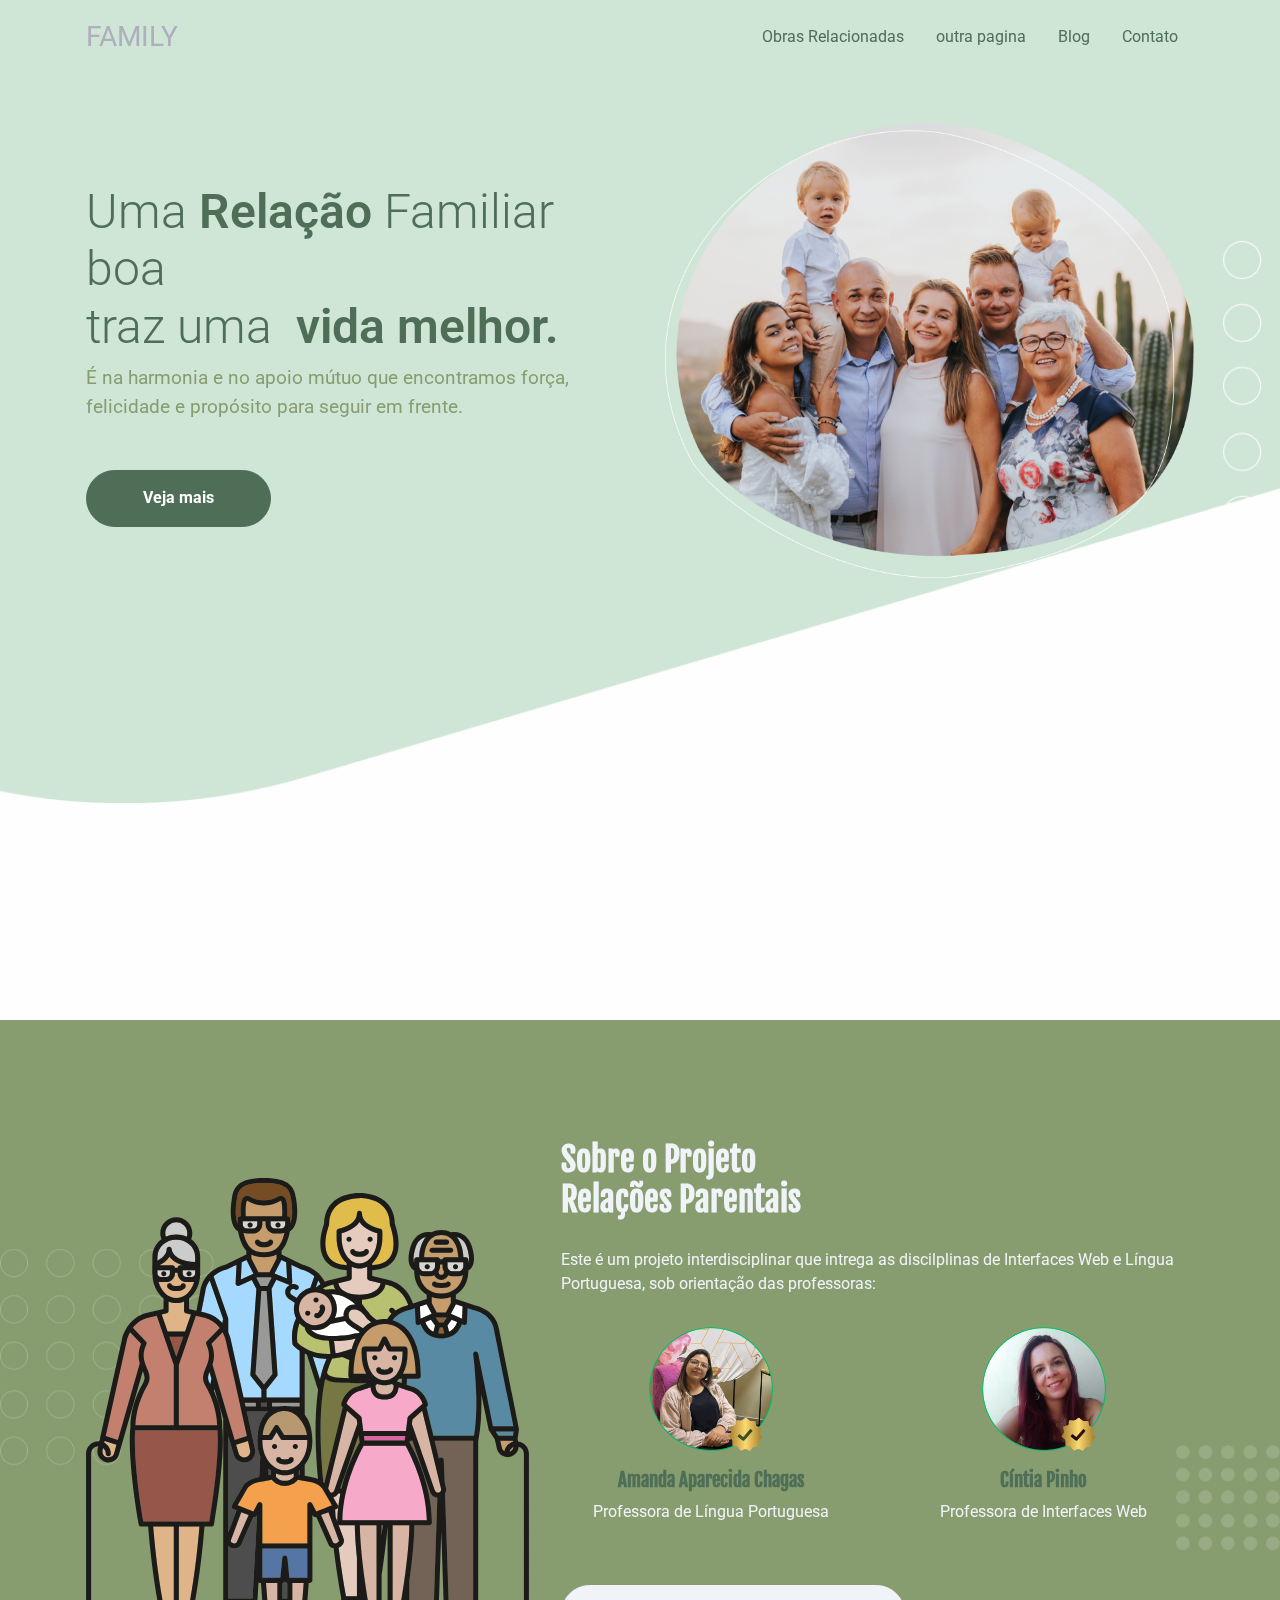
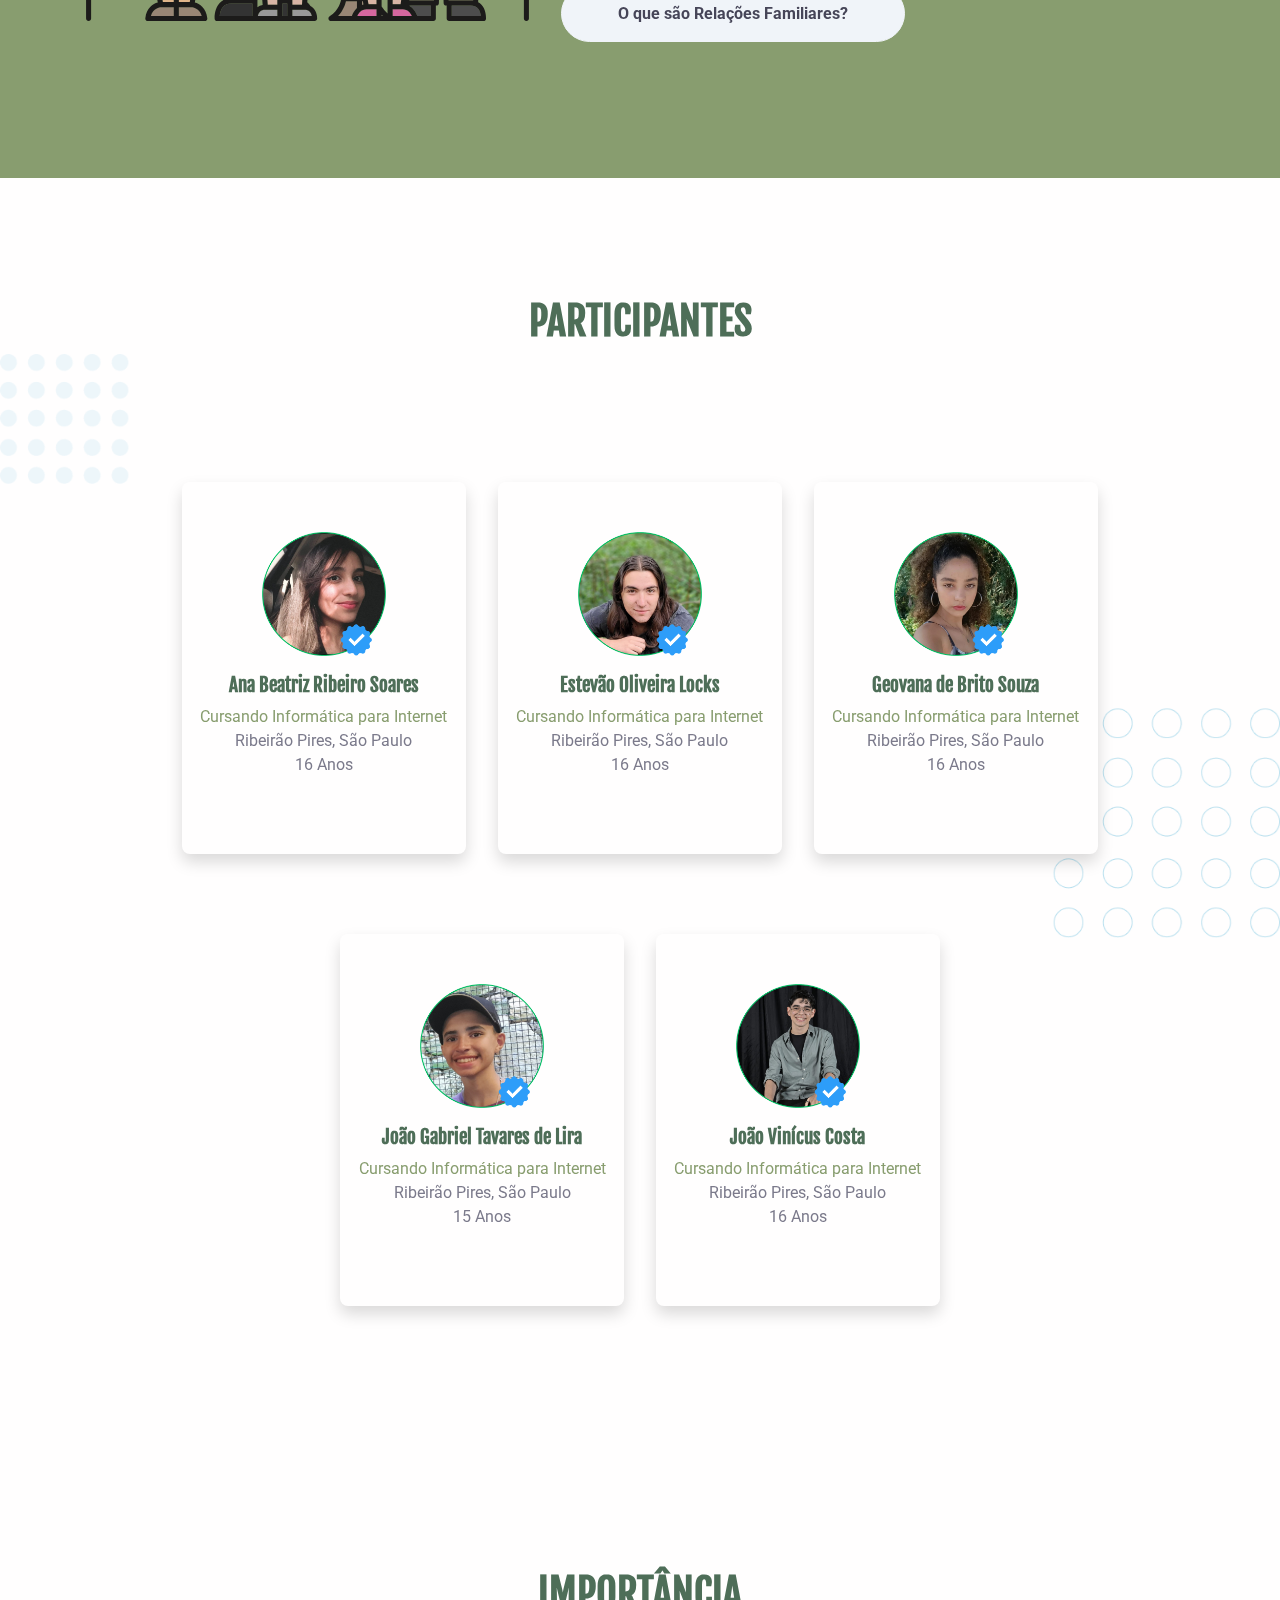
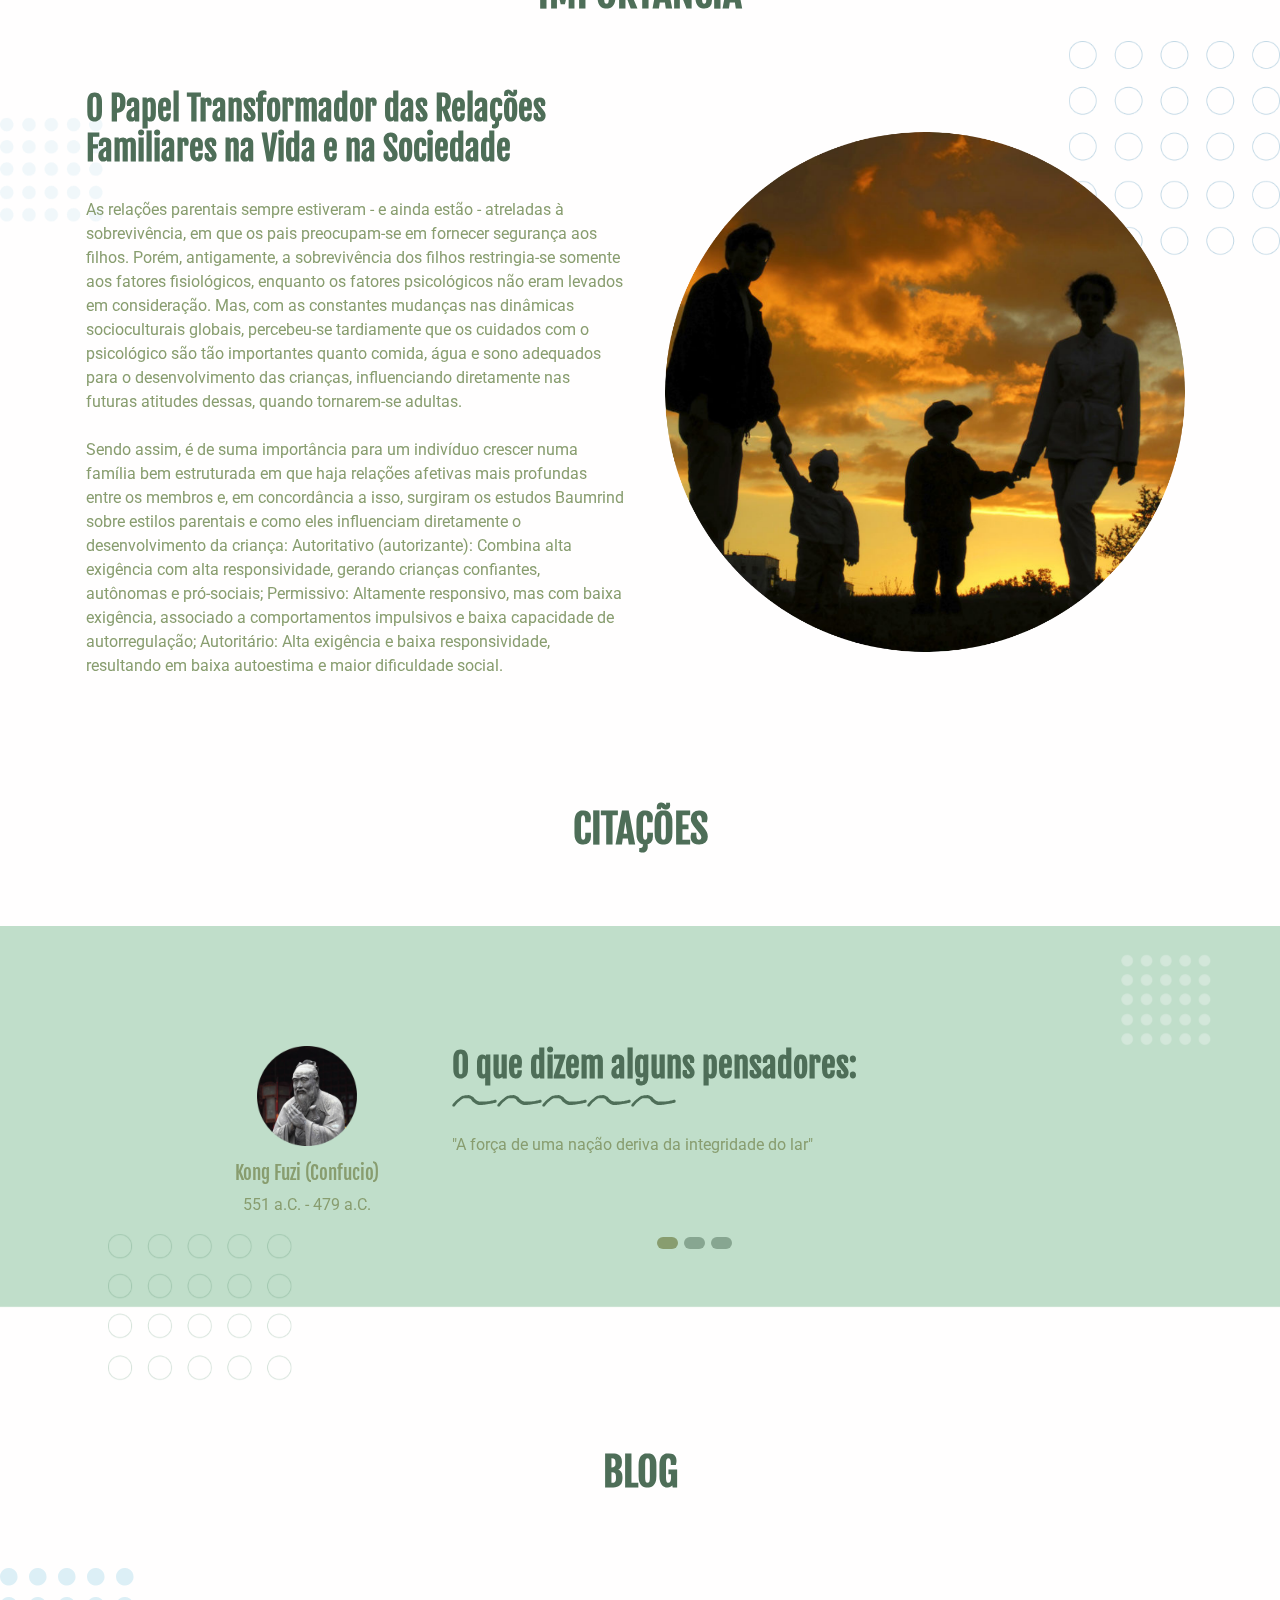
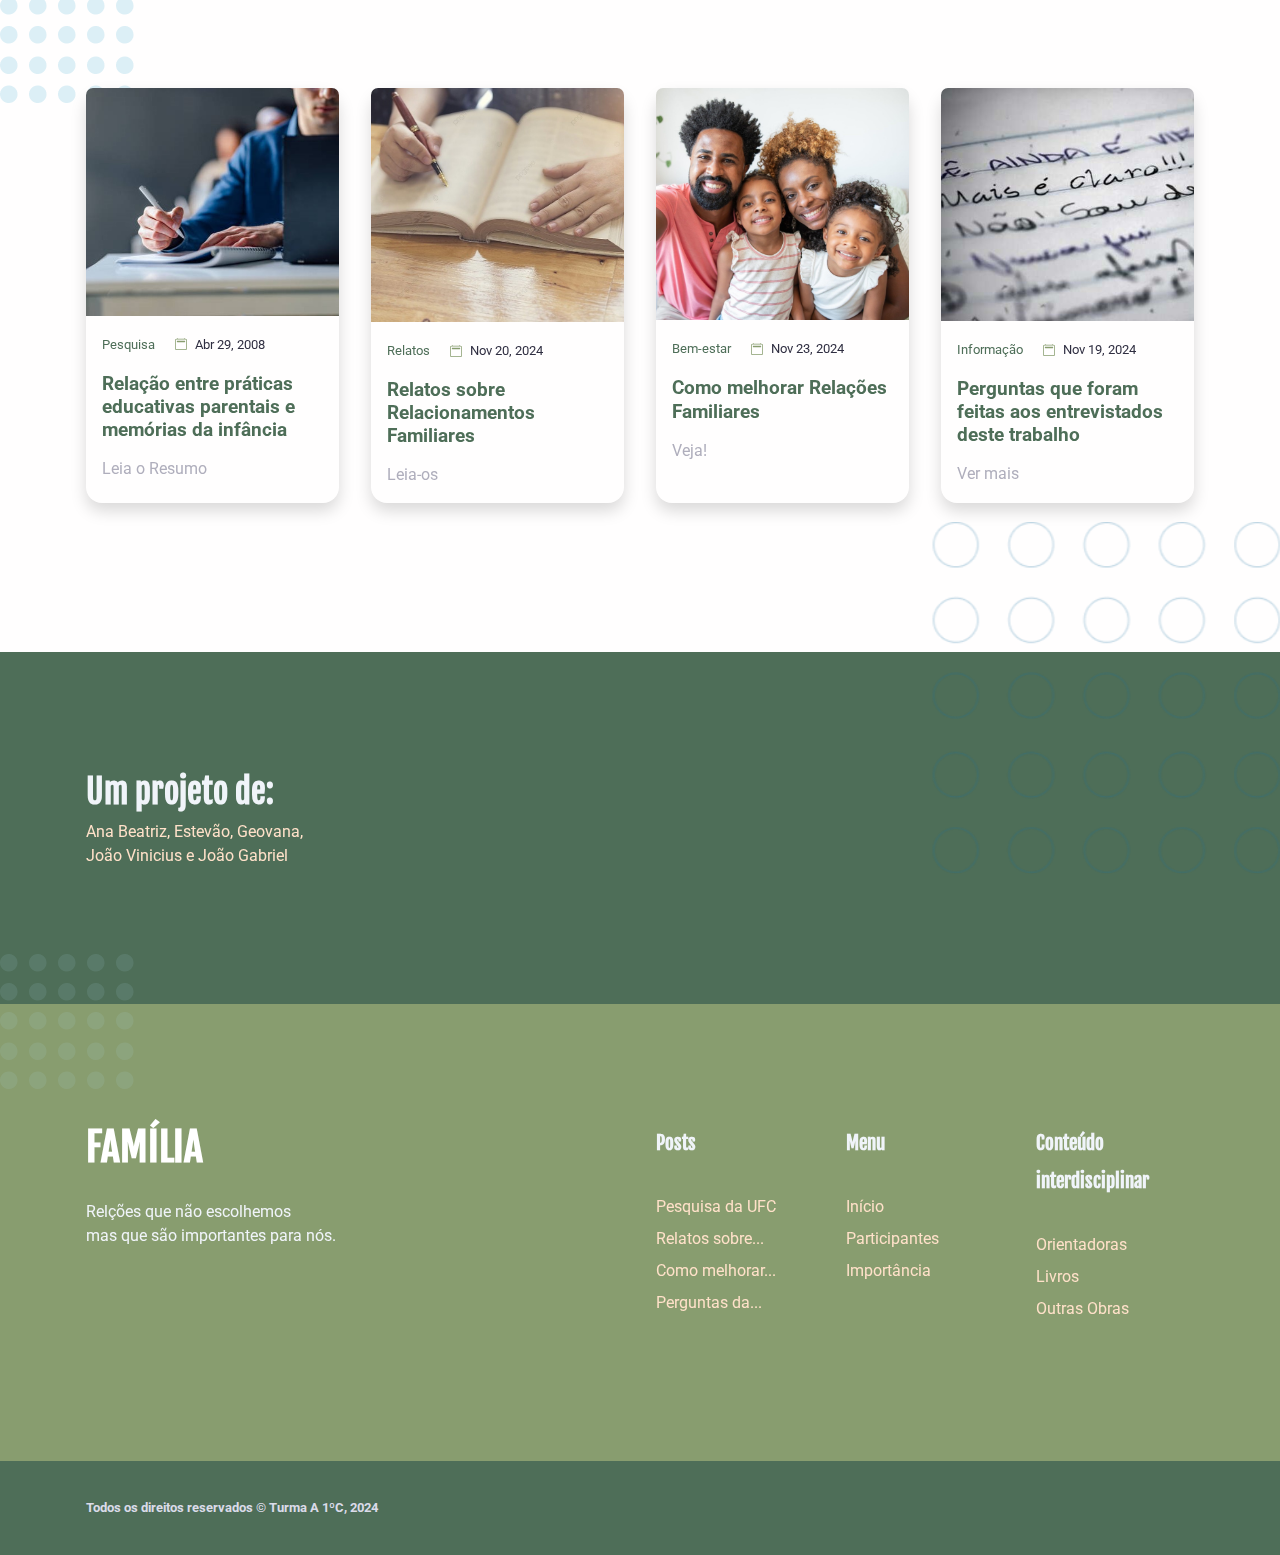
==== commit 6127d127: "tirando dropdown" ====
--- a/index.html
+++ b/index.html
@@ -49,18 +49,7 @@
             <ul class="navbar-nav ms-auto pt-2 pt-lg-0 font-base">
               <li class="nav-item px-2"><a class="nav-link" aria-current="page" href="obras.html">Obras Relacionadas</a></li>
               <li class="nav-item px-2"><a class="nav-link" href="#">outra pagina</a></li>
-              <div class="nav-item px-2 dropdown">
-                <a class="nav-link dropdown-toggle drop-menu" href="#" role="button" data-bs-toggle="dropdown" aria-expanded="false">
-                  Blog
-                </a>
-              
-                <ul class="dropdown-menu drop-menu">
-                  <li><a class="dropdown-item" href="pesquisa-ufc.html">Práticas Educativas...</a></li>
-                  <li><a class="dropdown-item" href="relatos.html">Relatos</a></li>
-                  <li><a class="dropdown-item" href="melhorarrelacoes.html">Melhorar Relações</a></li>
-                  <li><a class="dropdown-item" href="perguntas-entrevista.html">Perguntas Entrevistas</a></li>
-                </ul>
-              </div>
+              <li class="nav-item px-2"><a class="nav-link" href="#blog">Blog</a></li>
               <li class="nav-item px-2"><a class="nav-link" href="contato.html">Contato</a></li>
             </ul>
           </div>
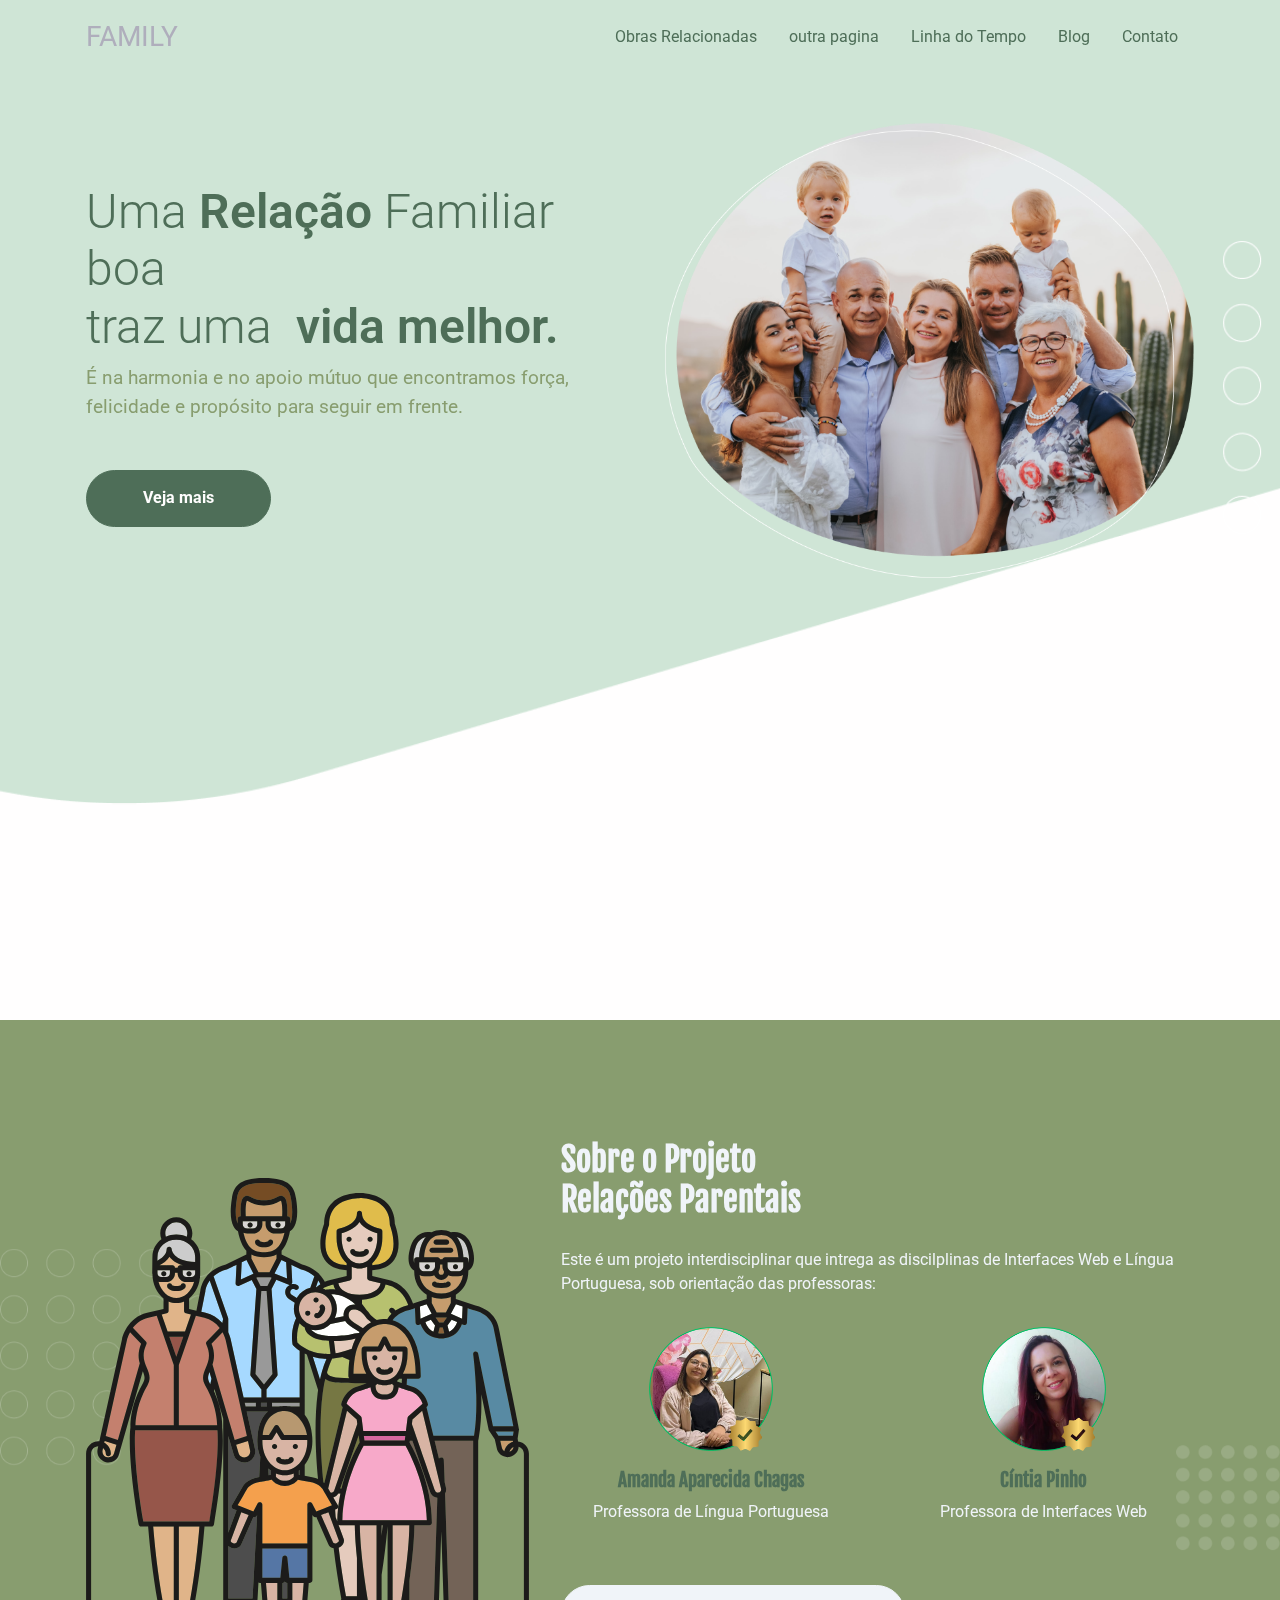
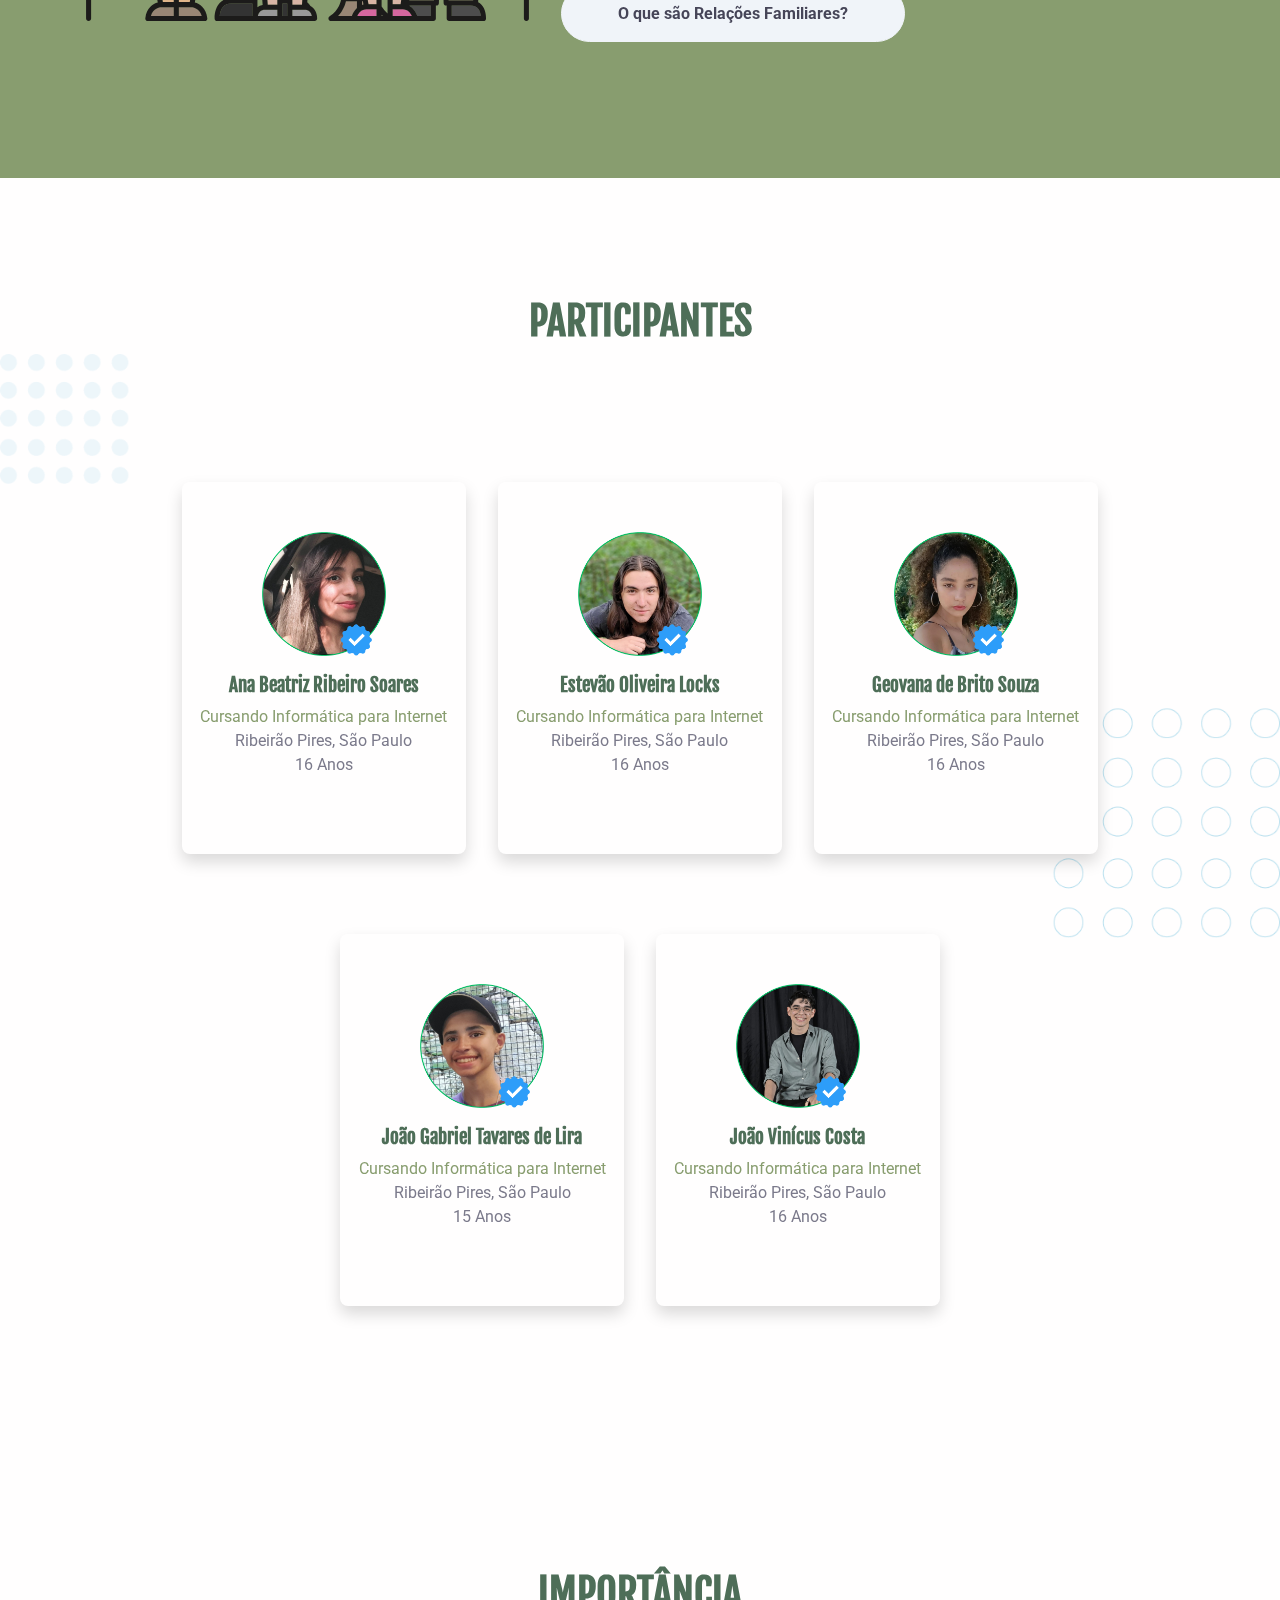
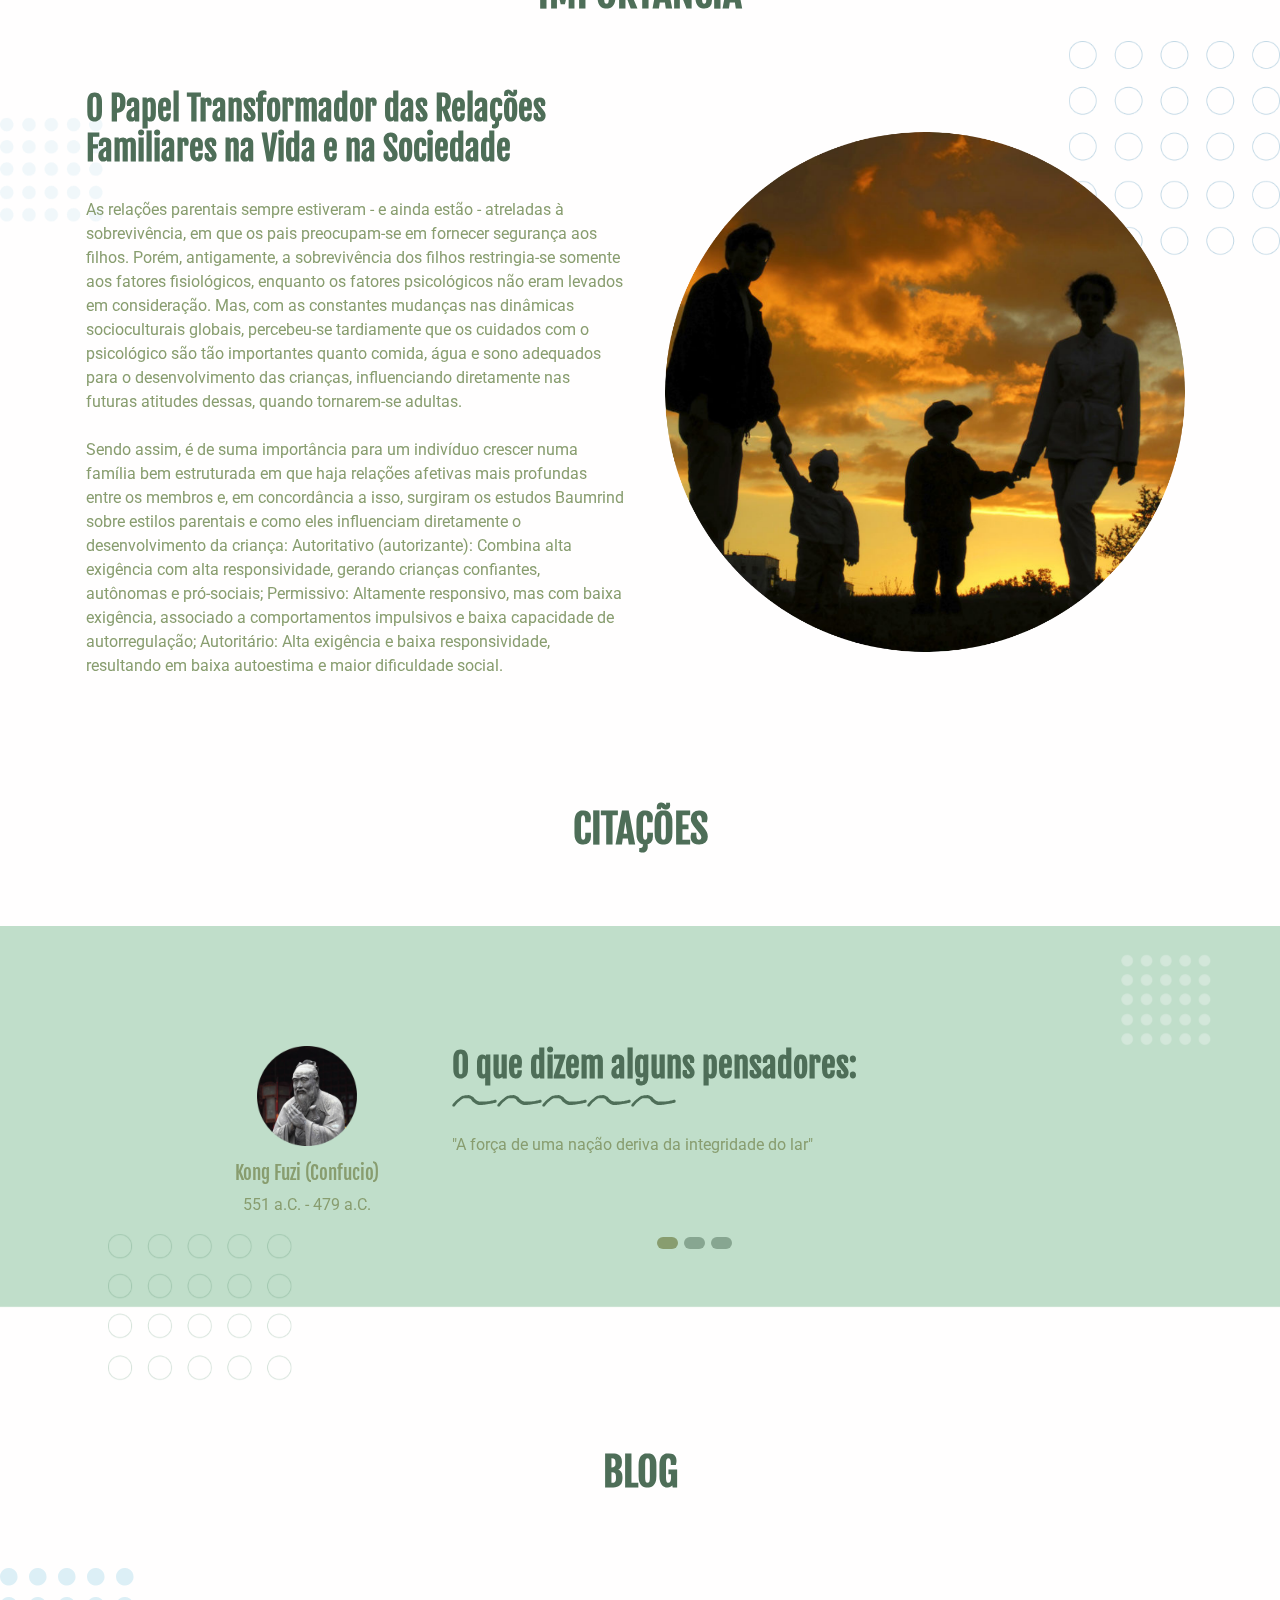
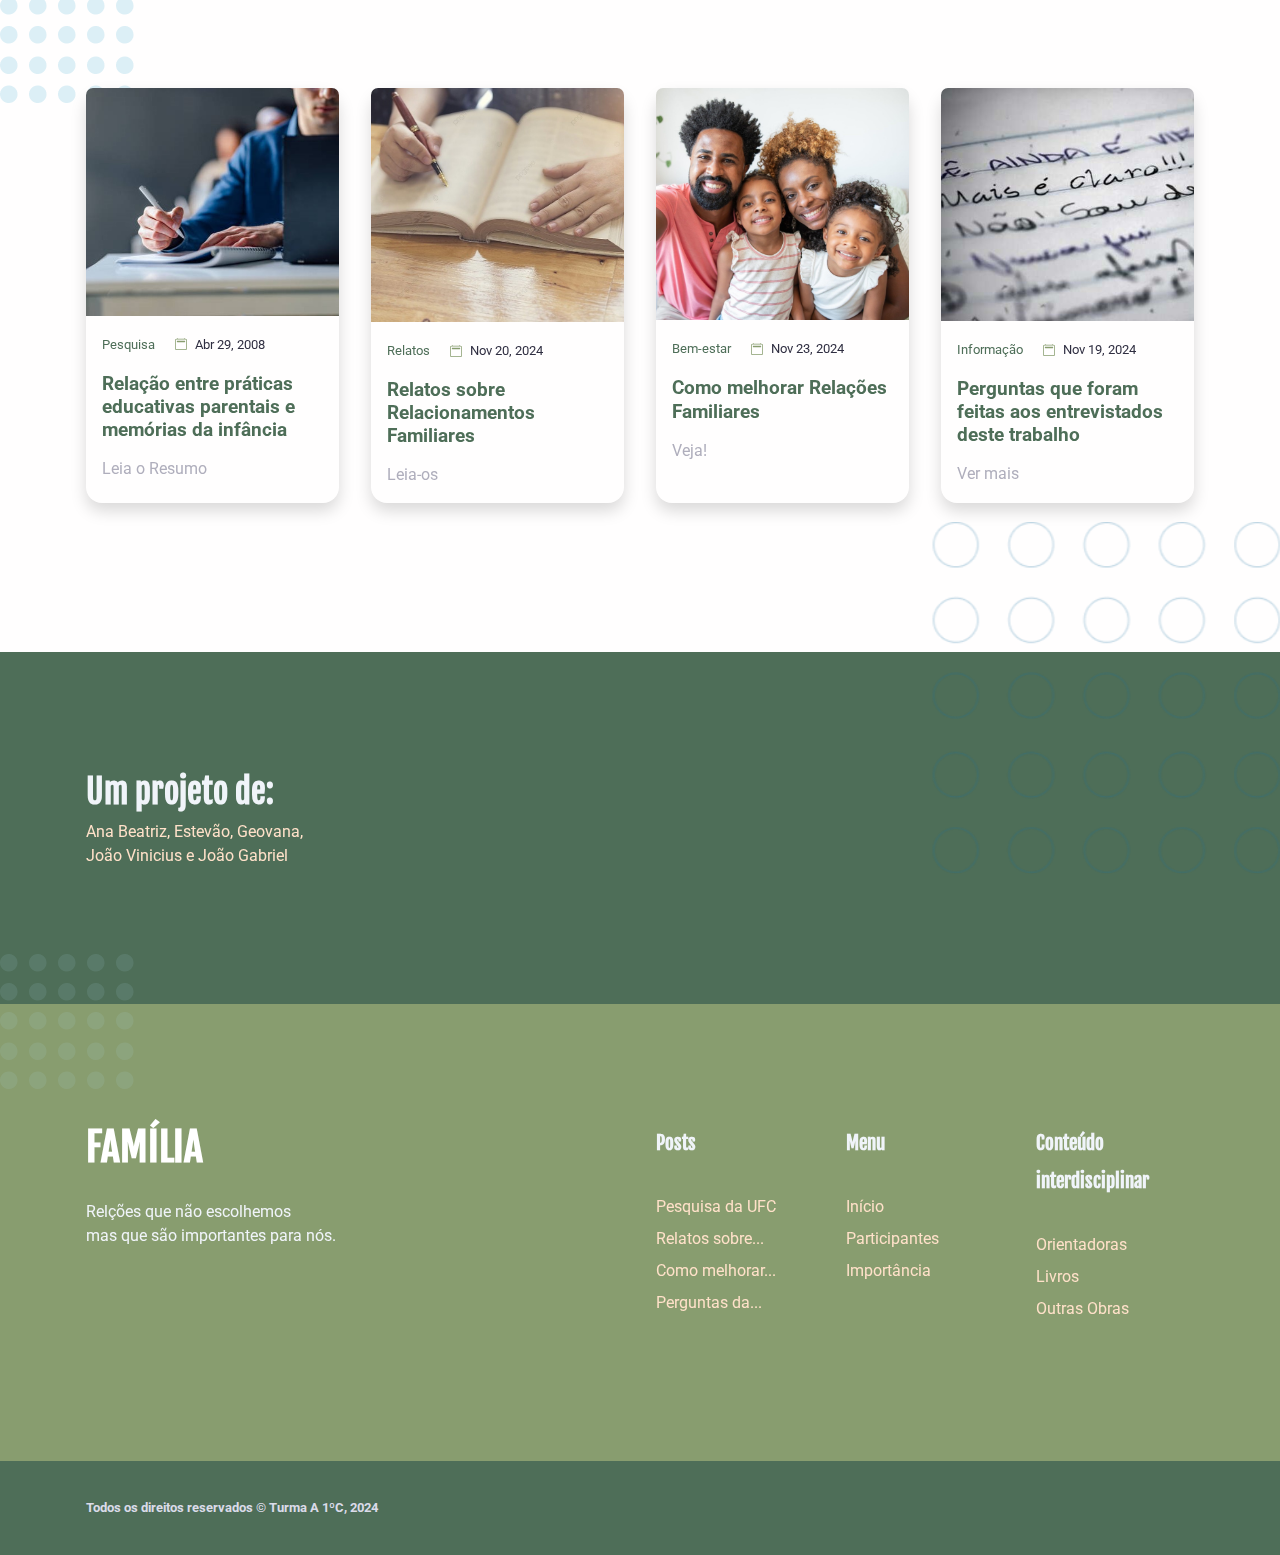
==== commit dc1ceca1: "correcao e add linha tempo.index" ====
--- a/index.html
+++ b/index.html
@@ -49,6 +49,7 @@
             <ul class="navbar-nav ms-auto pt-2 pt-lg-0 font-base">
               <li class="nav-item px-2"><a class="nav-link" aria-current="page" href="obras.html">Obras Relacionadas</a></li>
               <li class="nav-item px-2"><a class="nav-link" href="#">outra pagina</a></li>
+              <li class="nav-item px-2"><a class="nav-link" href="linha-do-tempo.html">Linha do Tempo</a></li>
               <li class="nav-item px-2"><a class="nav-link" href="#blog">Blog</a></li>
               <li class="nav-item px-2"><a class="nav-link" href="contato.html">Contato</a></li>
             </ul>
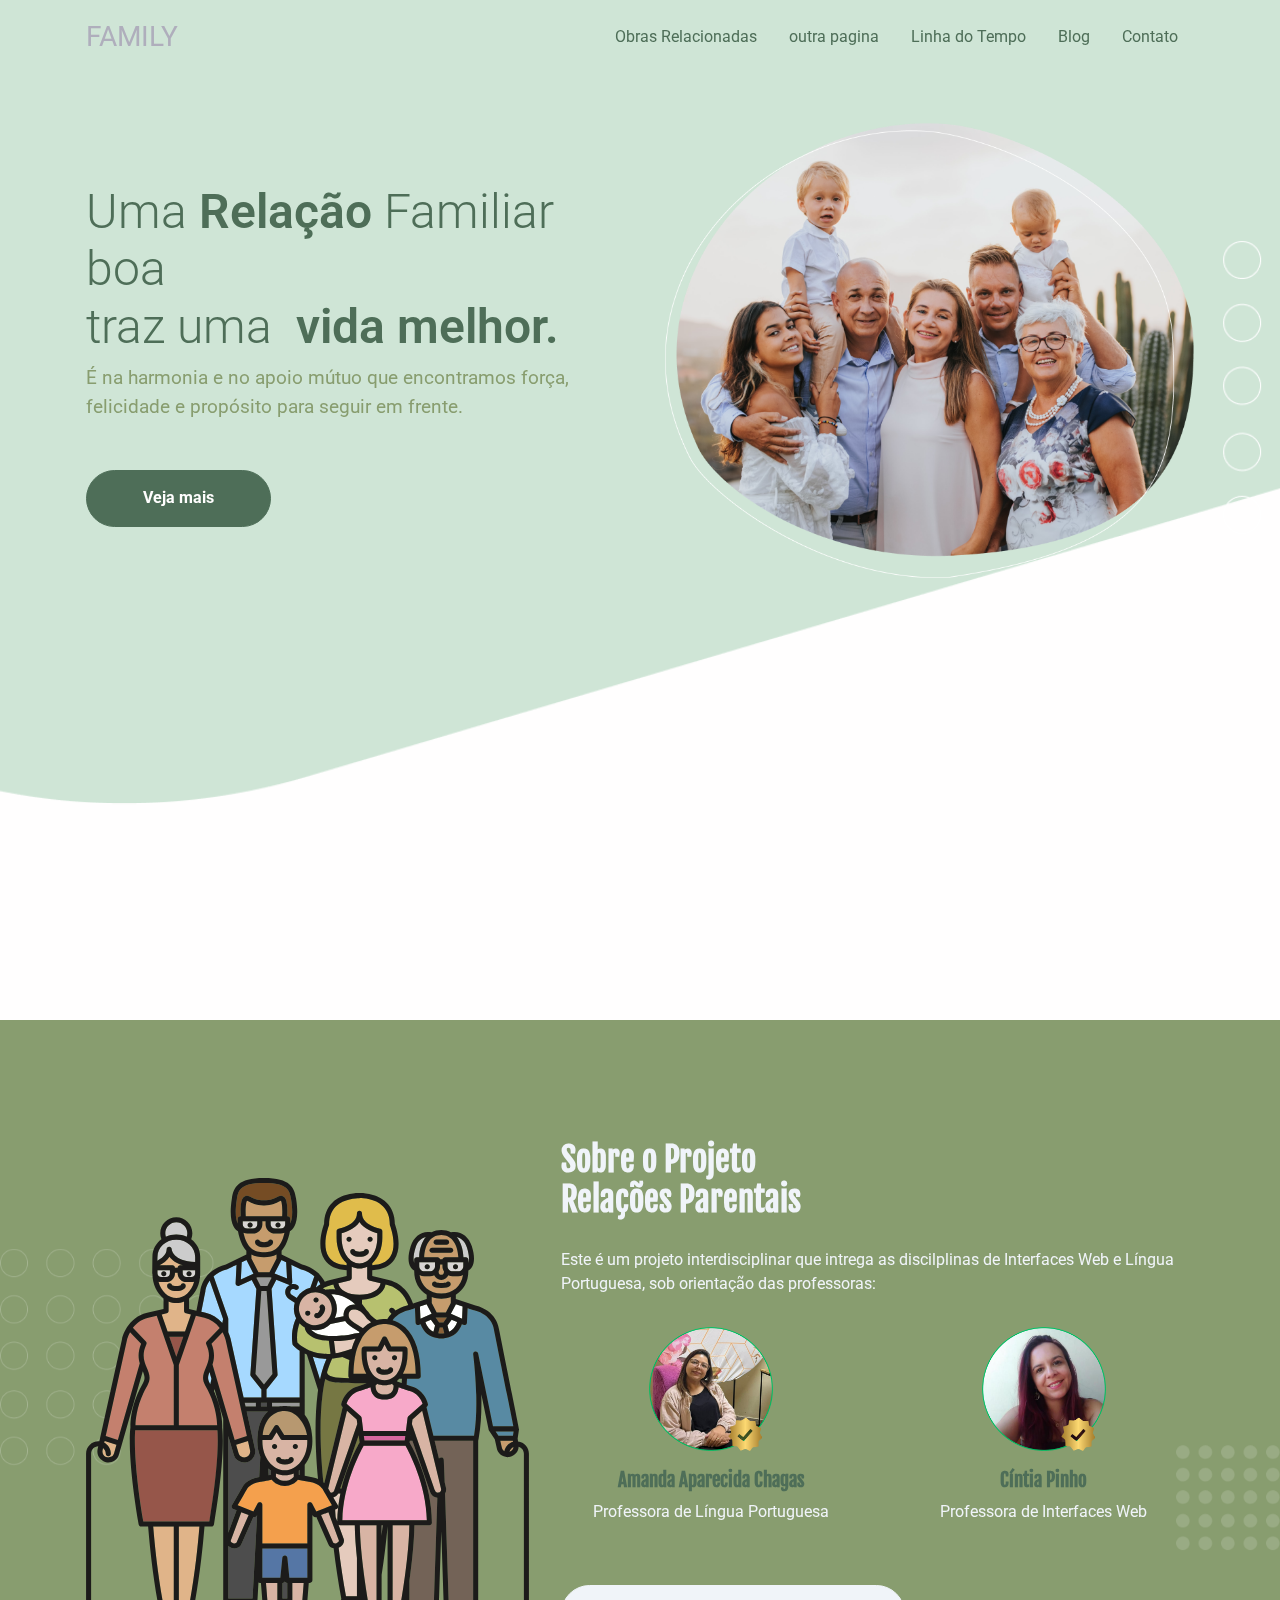
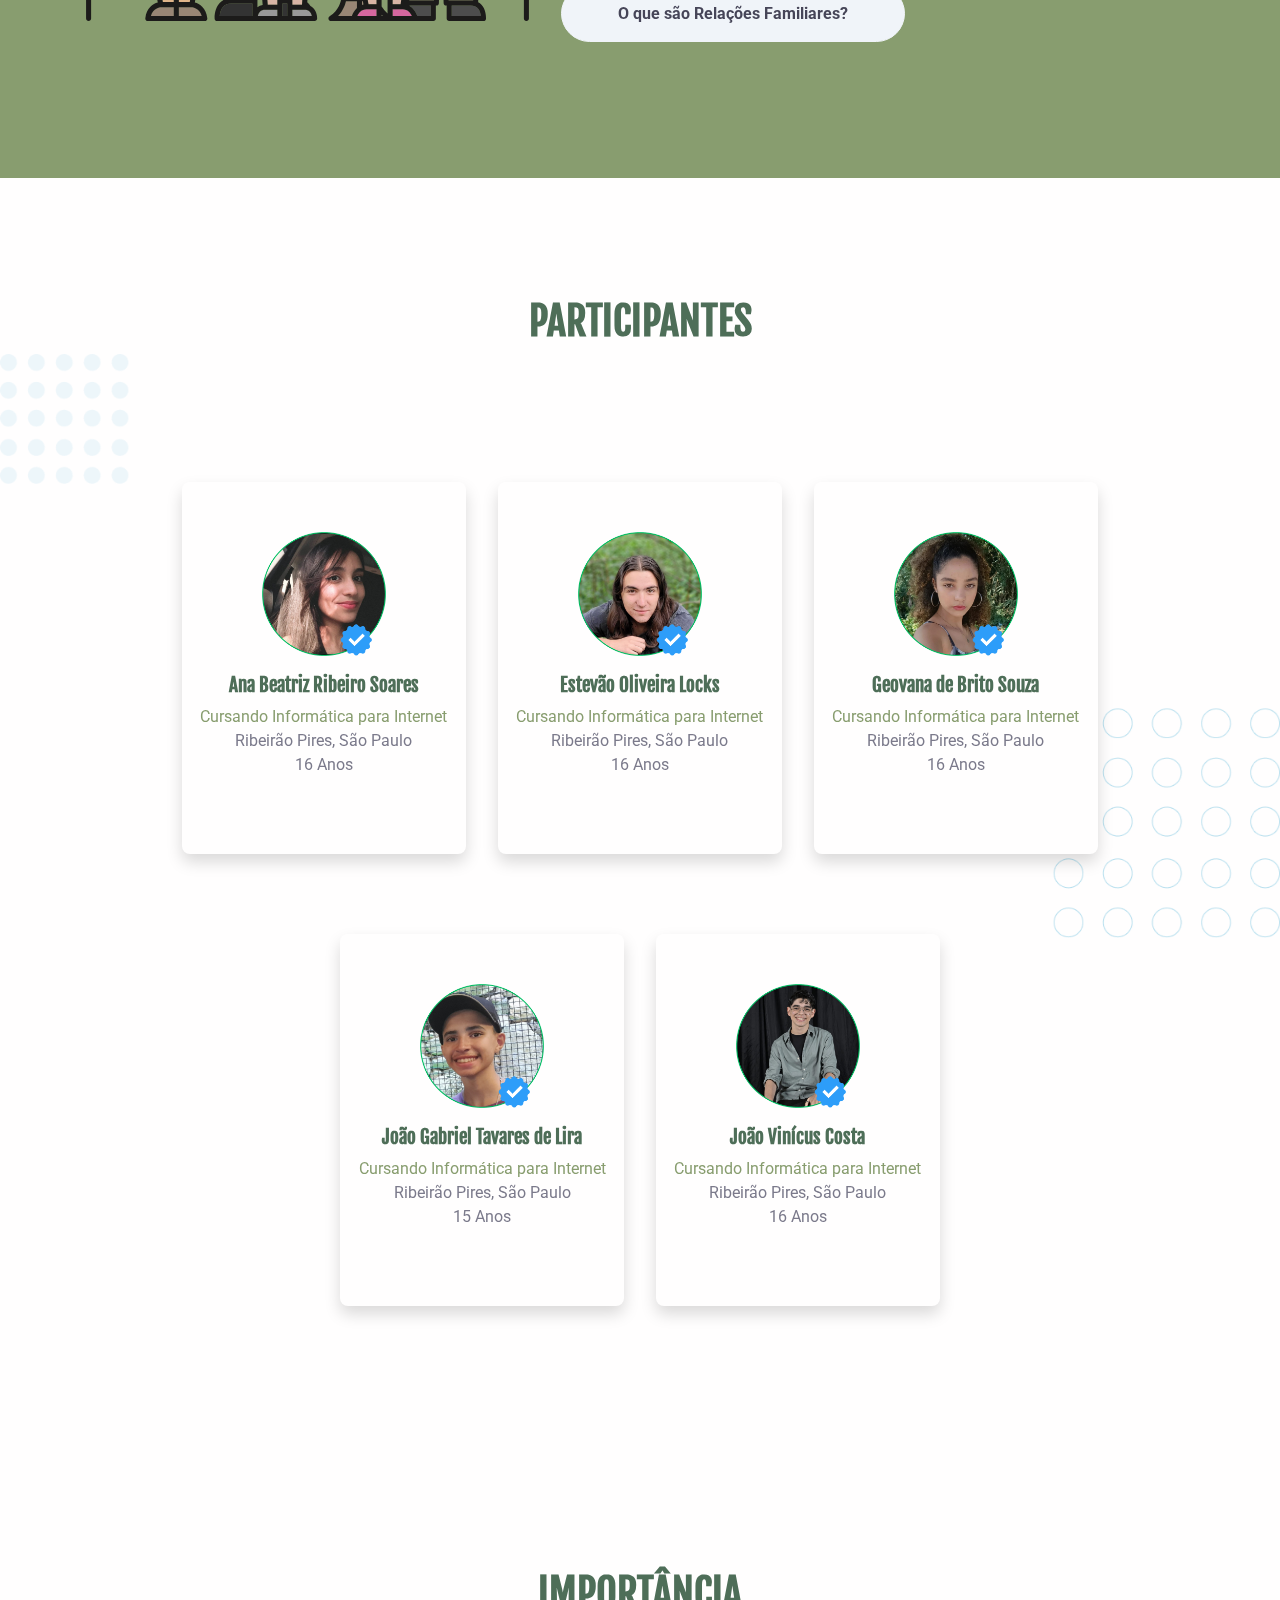
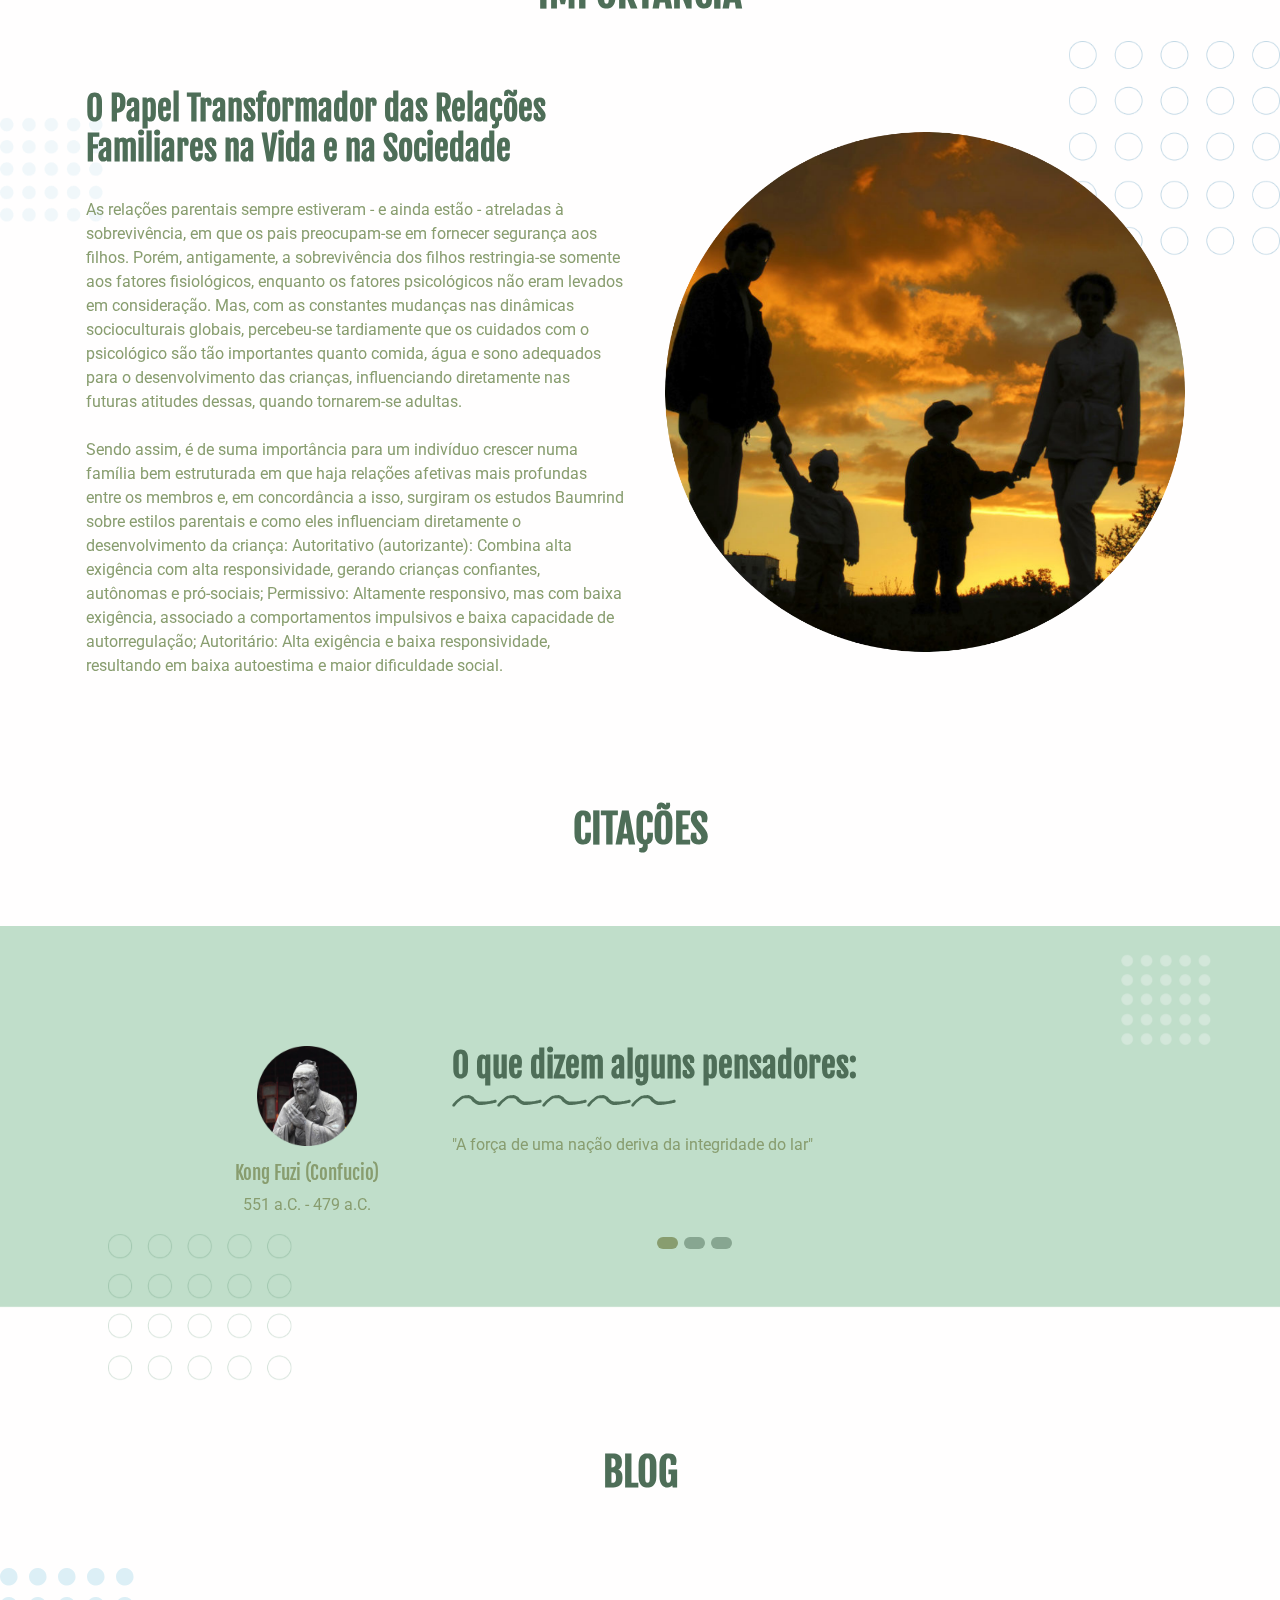
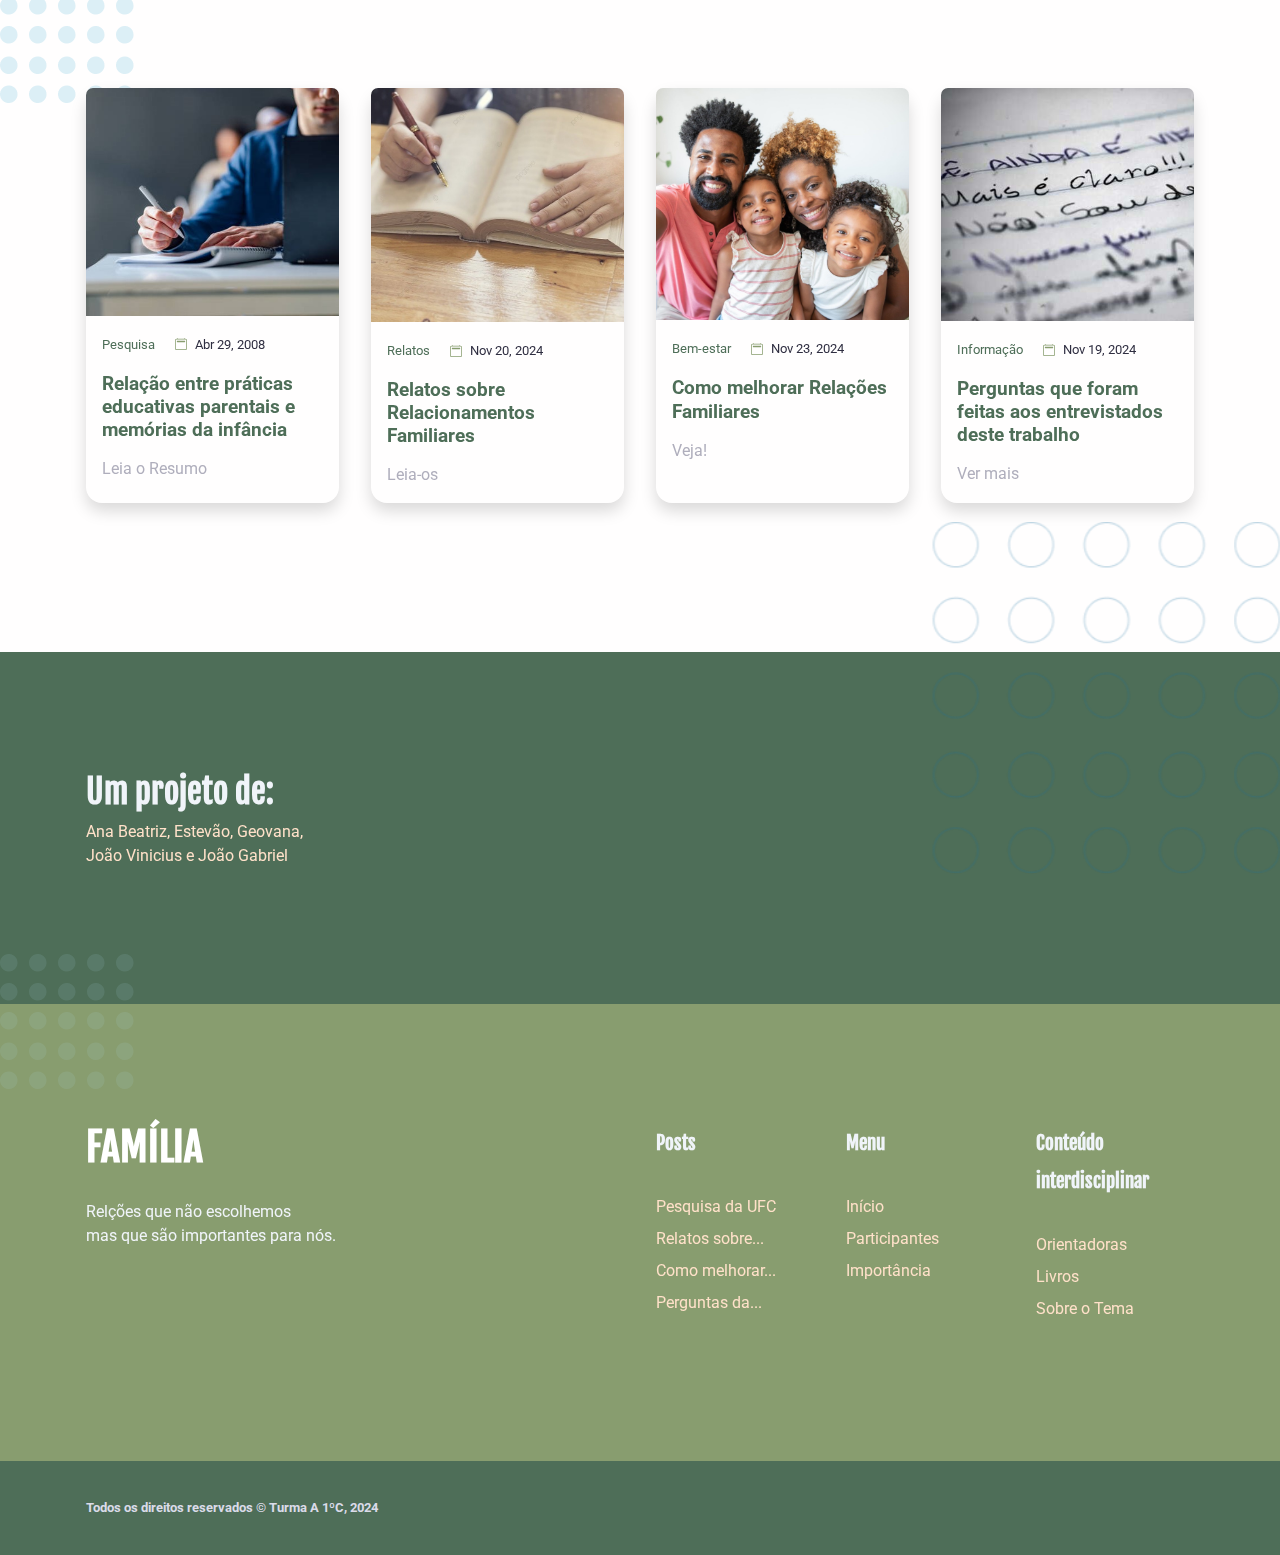
==== commit 292383fe: "correcao links footer" ====
--- a/index.html
+++ b/index.html
@@ -486,8 +486,8 @@
               <h5 class="lh-lg fw-bold text-light mb-4 font-sans-serif"> Conteúdo interdisciplinar</h5>
               <ul class="list-unstyled mb-md-4 mb-lg-0">
                 <li class="lh-lg"><a class="footer-link" href="#sobre">Orientadoras</a></li>
-                <li class="lh-lg"><a class="footer-link" href="#livros">Livros</a></li>
-                <li class="lh-lg"><a class="footer-link" href="#sujestoes">Outras Obras</a></li>
+                <li class="lh-lg"><a class="footer-link" href="obras#livros.html">Livros</a></li>
+                <li class="lh-lg"><a class="footer-link" href="#importancia">Sobre o Tema</a></li>
               </ul>
             </div>
           </div>
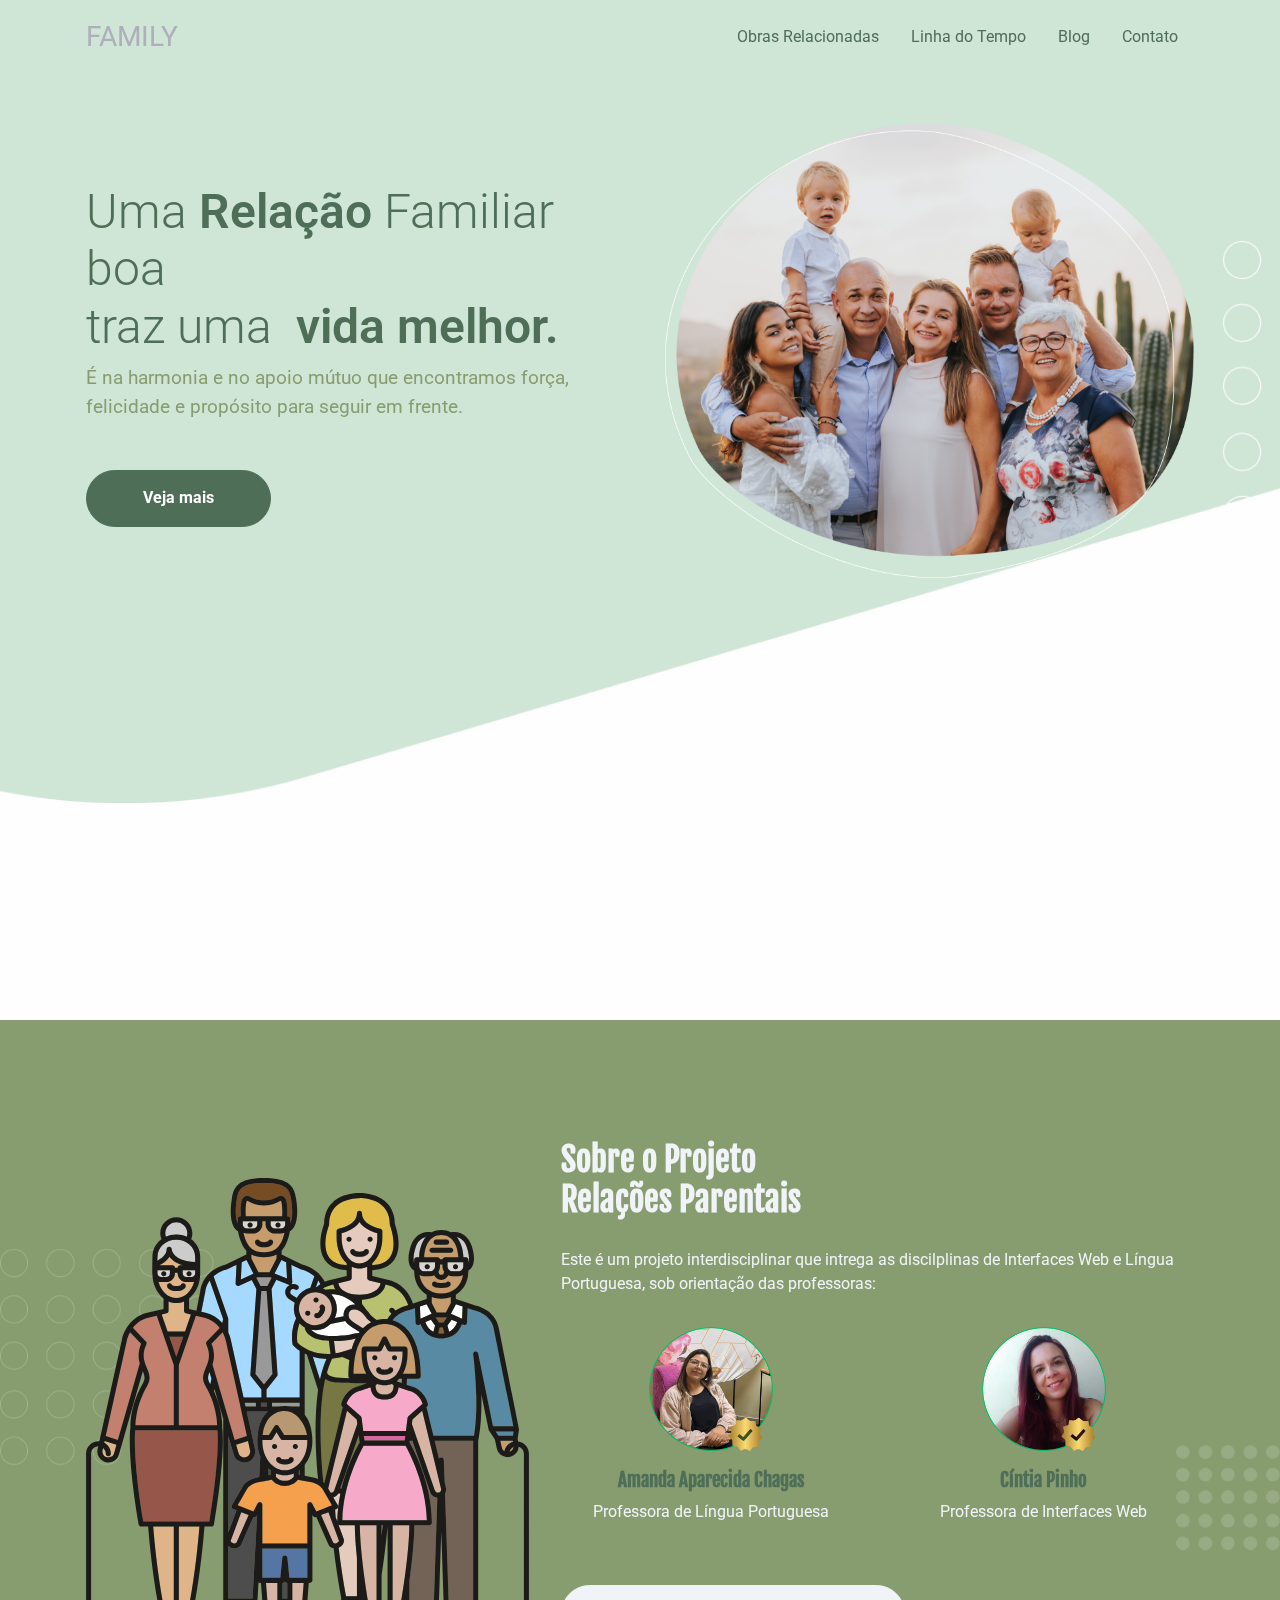
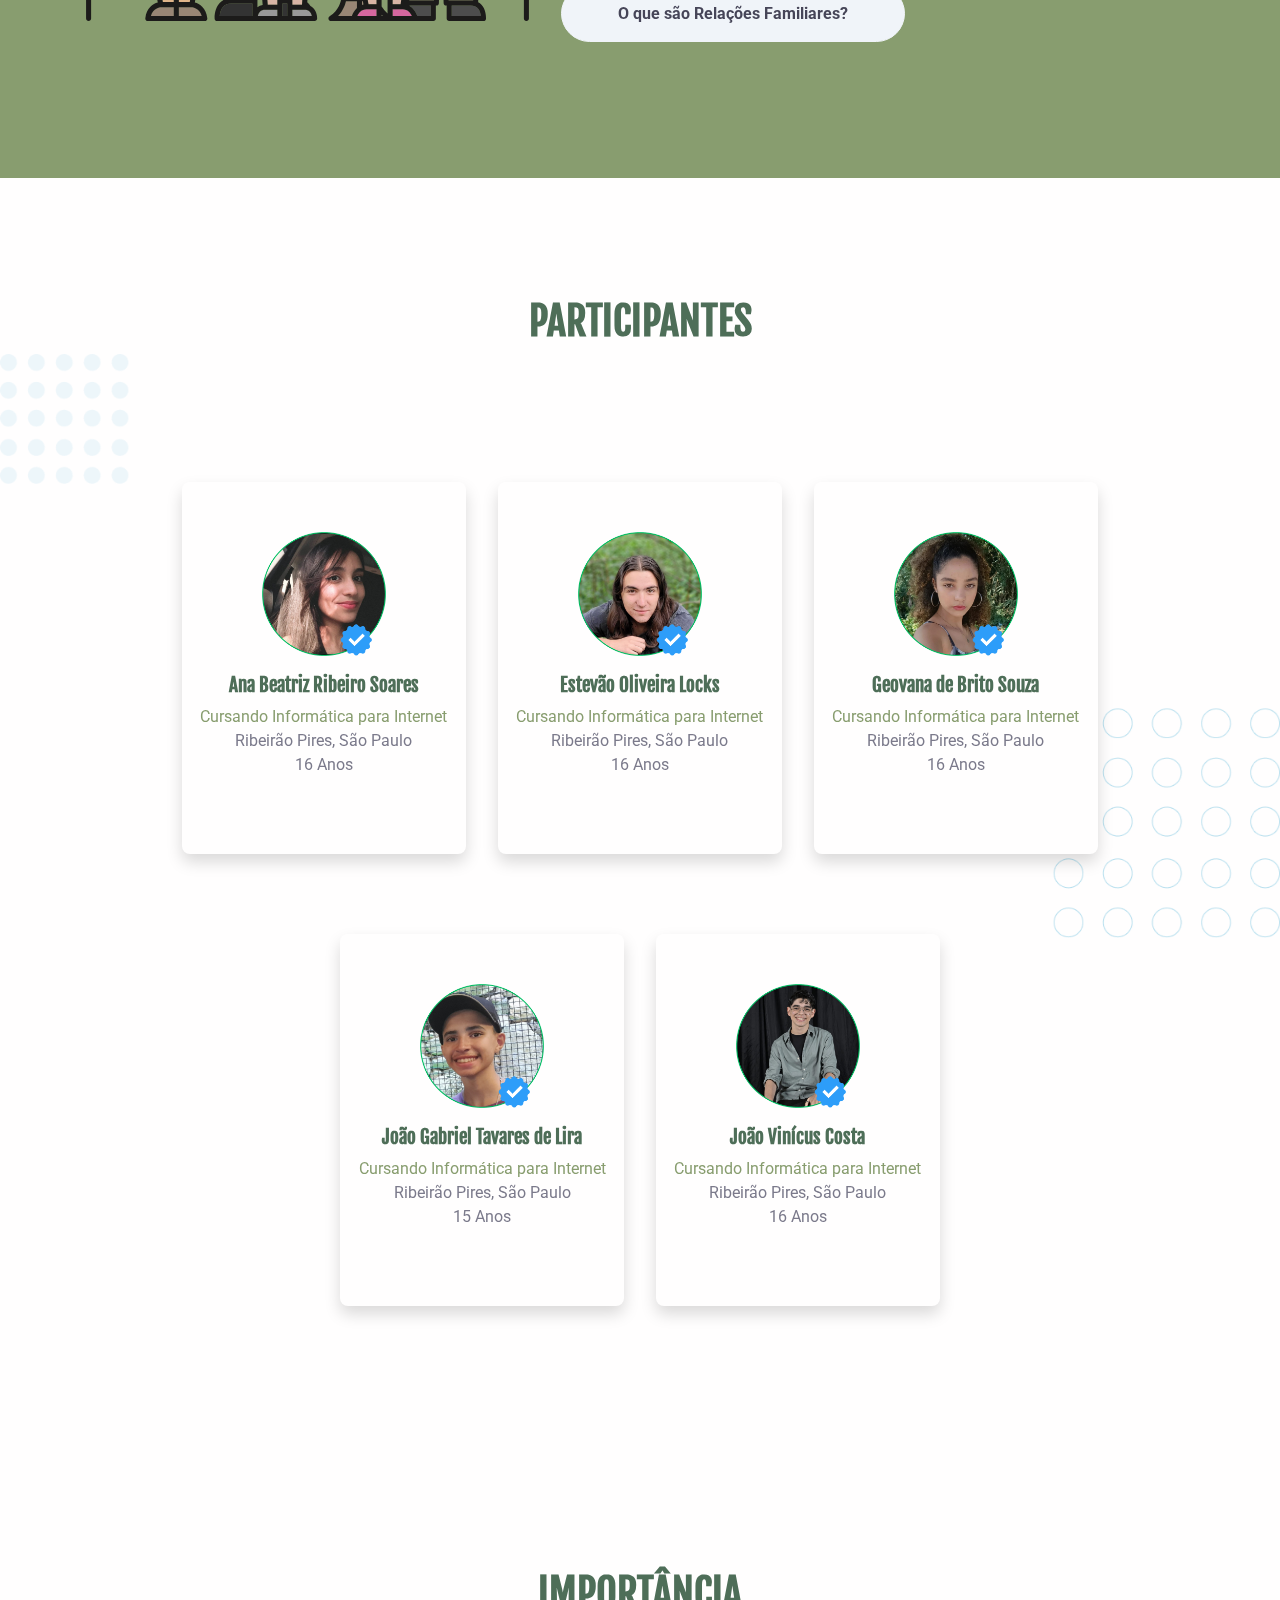
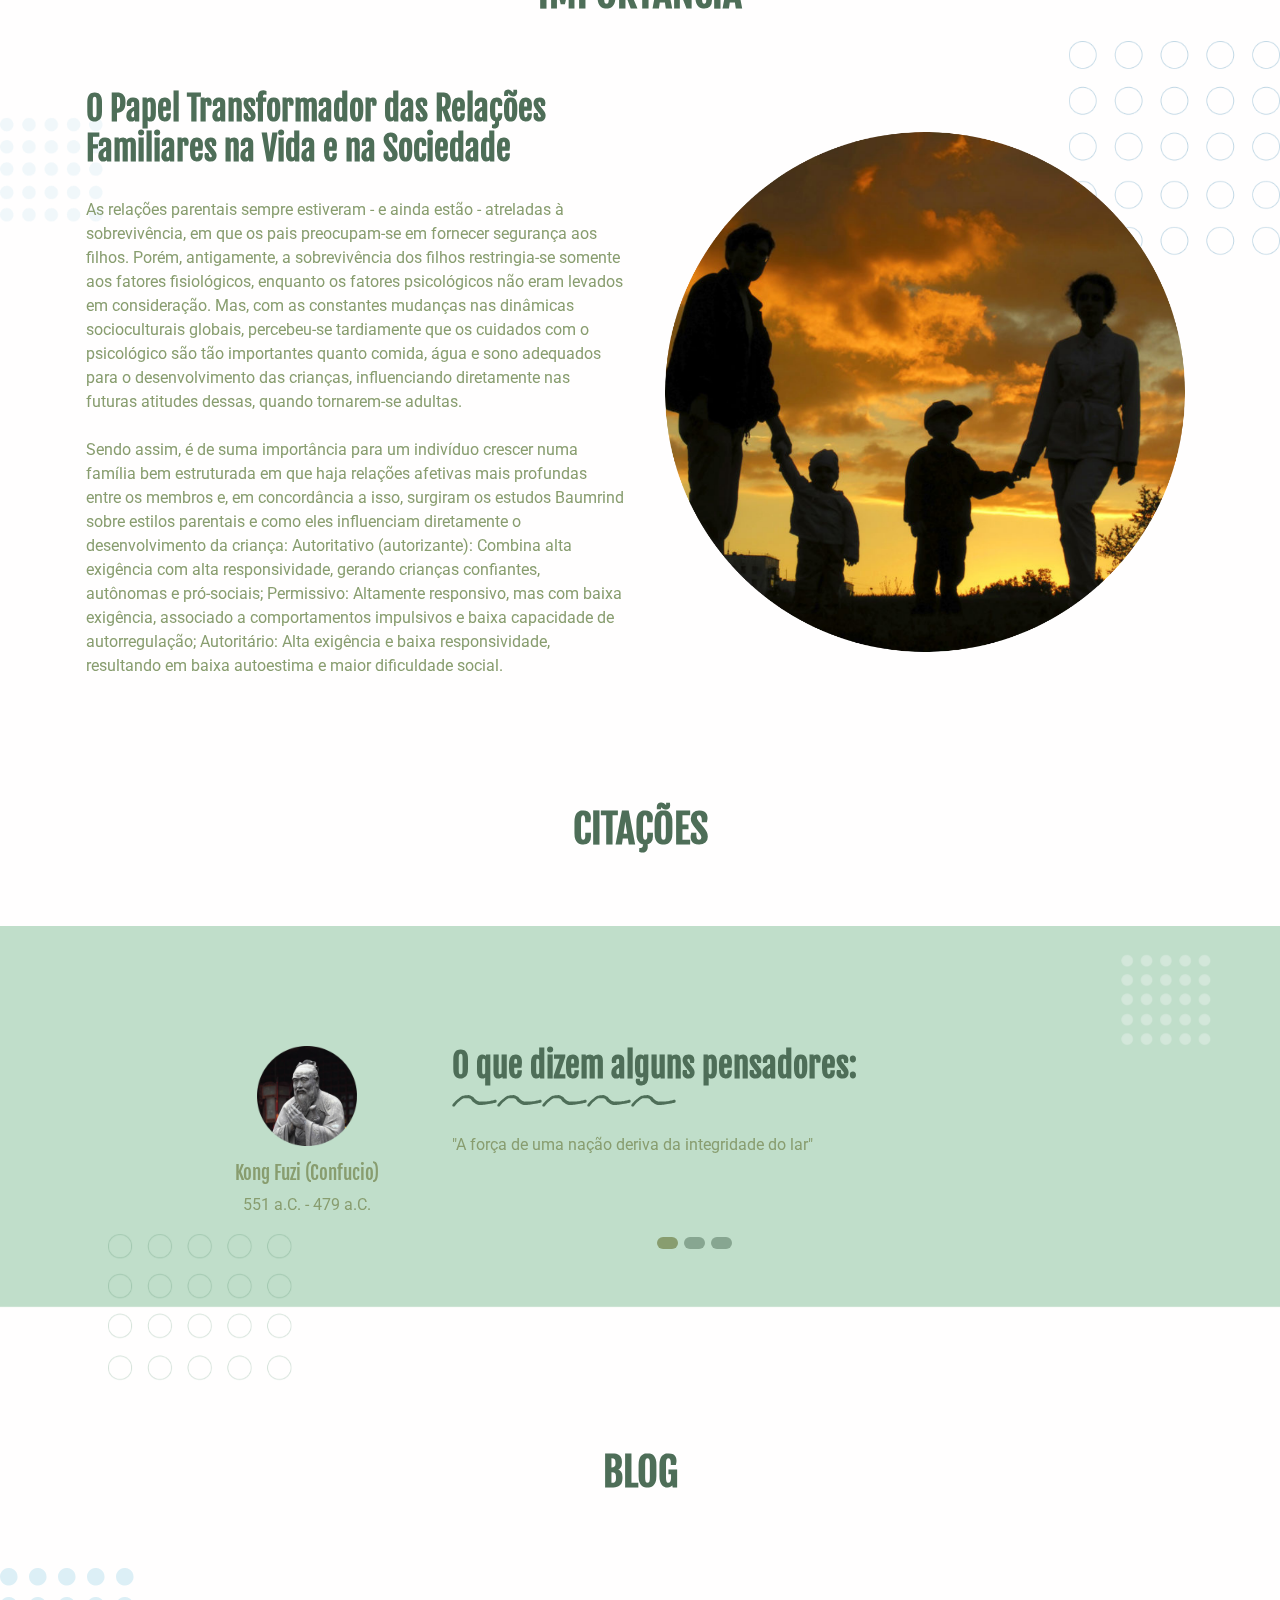
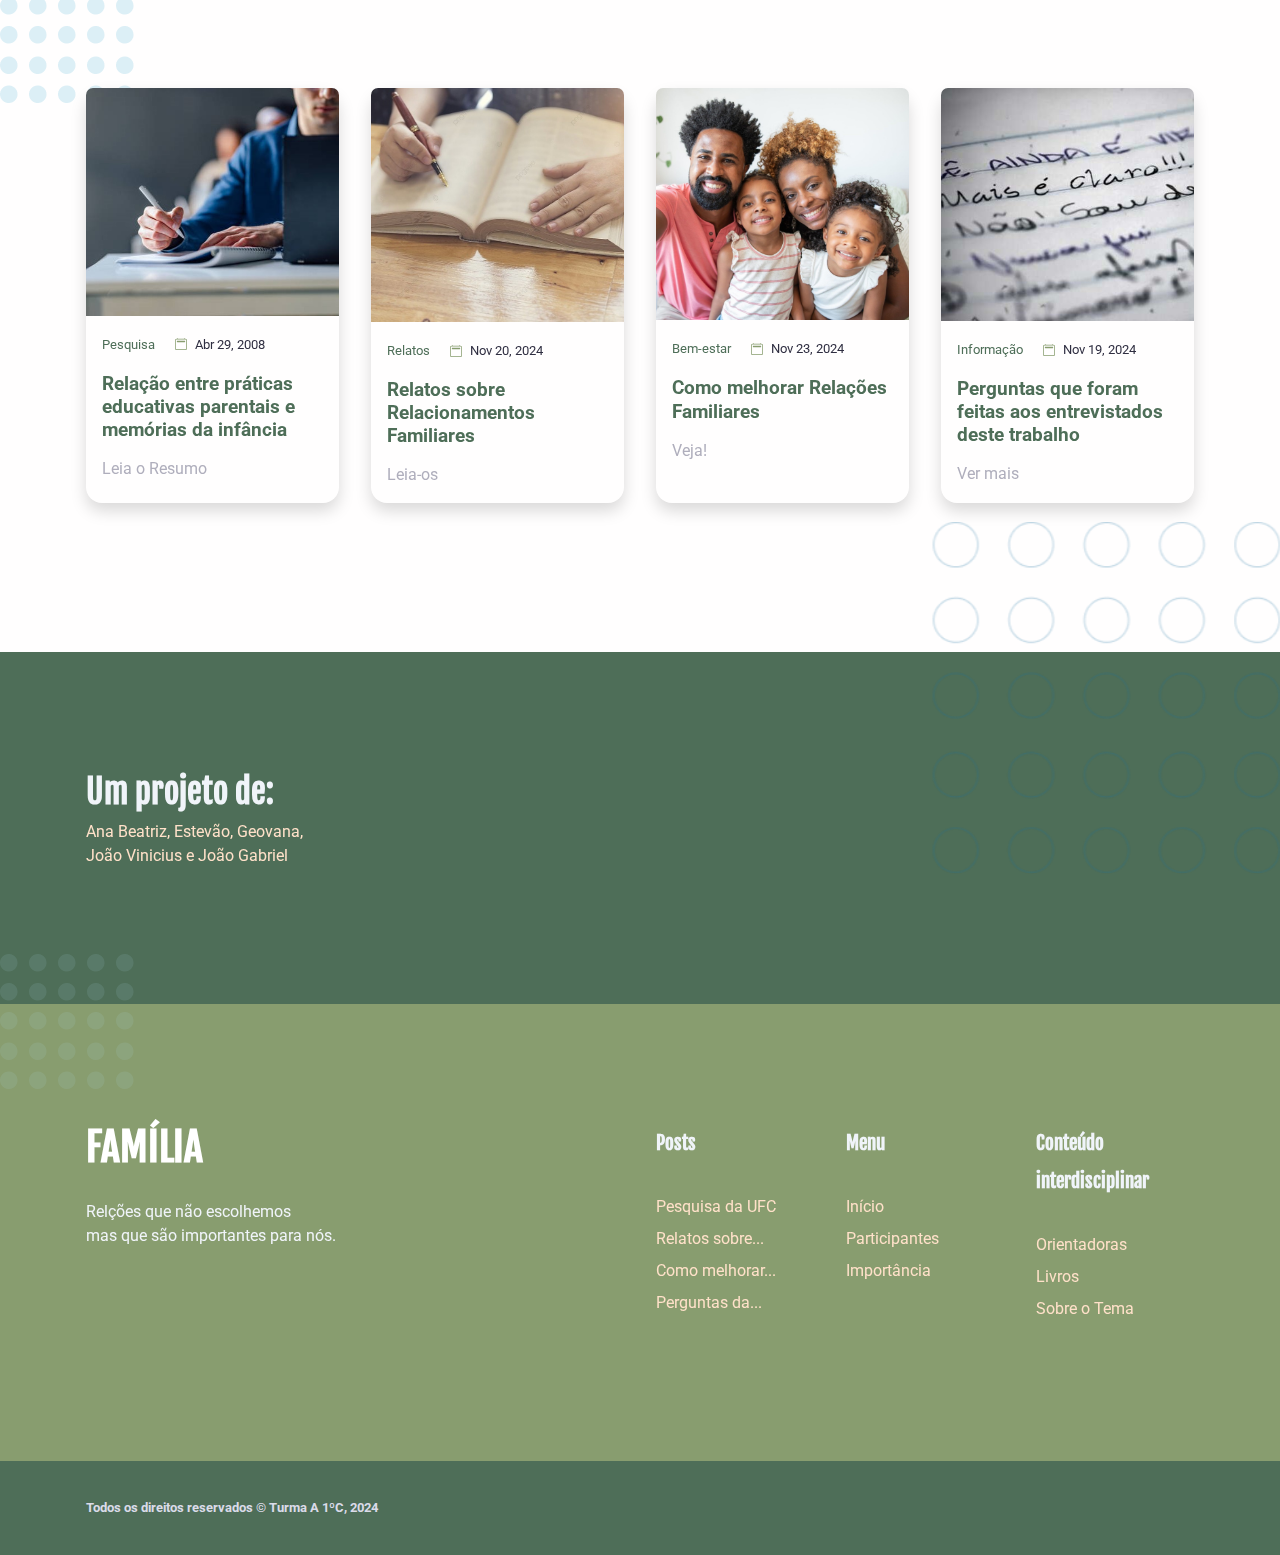
==== commit d4cec619: "ajustes" ====
--- a/index.html
+++ b/index.html
@@ -48,7 +48,6 @@
           <div class="collapse navbar-collapse border-top border-lg-0 mt-4 mt-lg-0" id="navbarSupportedContent">
             <ul class="navbar-nav ms-auto pt-2 pt-lg-0 font-base">
               <li class="nav-item px-2"><a class="nav-link" aria-current="page" href="obras.html">Obras Relacionadas</a></li>
-              <li class="nav-item px-2"><a class="nav-link" href="#">outra pagina</a></li>
               <li class="nav-item px-2"><a class="nav-link" href="linha-do-tempo.html">Linha do Tempo</a></li>
               <li class="nav-item px-2"><a class="nav-link" href="#blog">Blog</a></li>
               <li class="nav-item px-2"><a class="nav-link" href="contato.html">Contato</a></li>
@@ -85,7 +84,7 @@
           <div class="row align-items-center">
             <div class="col-md-5 col-xxl-6"><img class="img-fluid" src="assets/img/icons/family.svg" alt="..." /></div>
             <div class="col-md-7 col-xxl-6 text-center text-md-start">
-              <h2 class="fw-bold text-light mb-4 mt-4 mt-lg-0">Sobre o Projeto<br class="d-none d-sm-block" />Relações Parentais</h2>
+              <h2 class="fw-bold text-light mb-4 mt-4 mt-lg-0">Sobre o Projeto<br class="d-none d-sm-block" /> Relações Parentais</h2>
               <p class="text-light mb-4">Este é um projeto interdisciplinar que intrega as discilplinas de Interfaces Web e Língua Portuguesa, sob orientação das professoras:<br class="d-none d-sm-block" />
               <div class="row mb-4">  
                 <div class="col-md-6 text-center">
--- a/assets/css/style.css
+++ b/assets/css/style.css
@@ -161,4 +161,64 @@
 
 .lista-ol {
     margin-top: 3em;
+}
+
+ul.timeline-list {
+	position: relative;
+	margin: 0;
+	padding: 0
+}
+ul.timeline-list:before {
+	position: absolute;
+	content: "";
+	width: 2px;
+	height: 100%;
+	background-color: #8abe9a;
+	left: 50%;
+	top: 0;
+	-webkit-transform: translateX(-50%);
+	        transform: translateX(-50%);
+}
+ul.timeline-list li {
+	position: relative;
+	clear: both;
+	display: table;
+}
+.timeline_content {
+	background-color:#fff
+}
+
+ul.timeline-list li .timeline_content {
+	width: 40%;
+	color: #333;
+	padding: 20px;
+	float: left;
+	text-align: right;
+}
+ul.timeline-list li:nth-child(2n) .timeline_content {
+	float: right;
+	text-align: left;
+}
+.timeline_content h1 {
+	font-size: 22px;
+	font-weight: 600;
+	margin: 10px 0;
+}
+ul.timeline-list li:before {
+	position: absolute;
+	content: "";
+	width: 25px;
+	height: 25px;
+	background-color: #8abe9a;
+	left: 50%;
+	top: 50%;
+	-webkit-transform: translate(-50%, -50%);
+	        transform: translate(-50%, -50%);
+	border-radius: 50%;
+}
+.timeline_content span {
+	font-size: 18px;
+	font-weight: 500;
+	font-family: poppins;
+	color: #8abe9a;
 }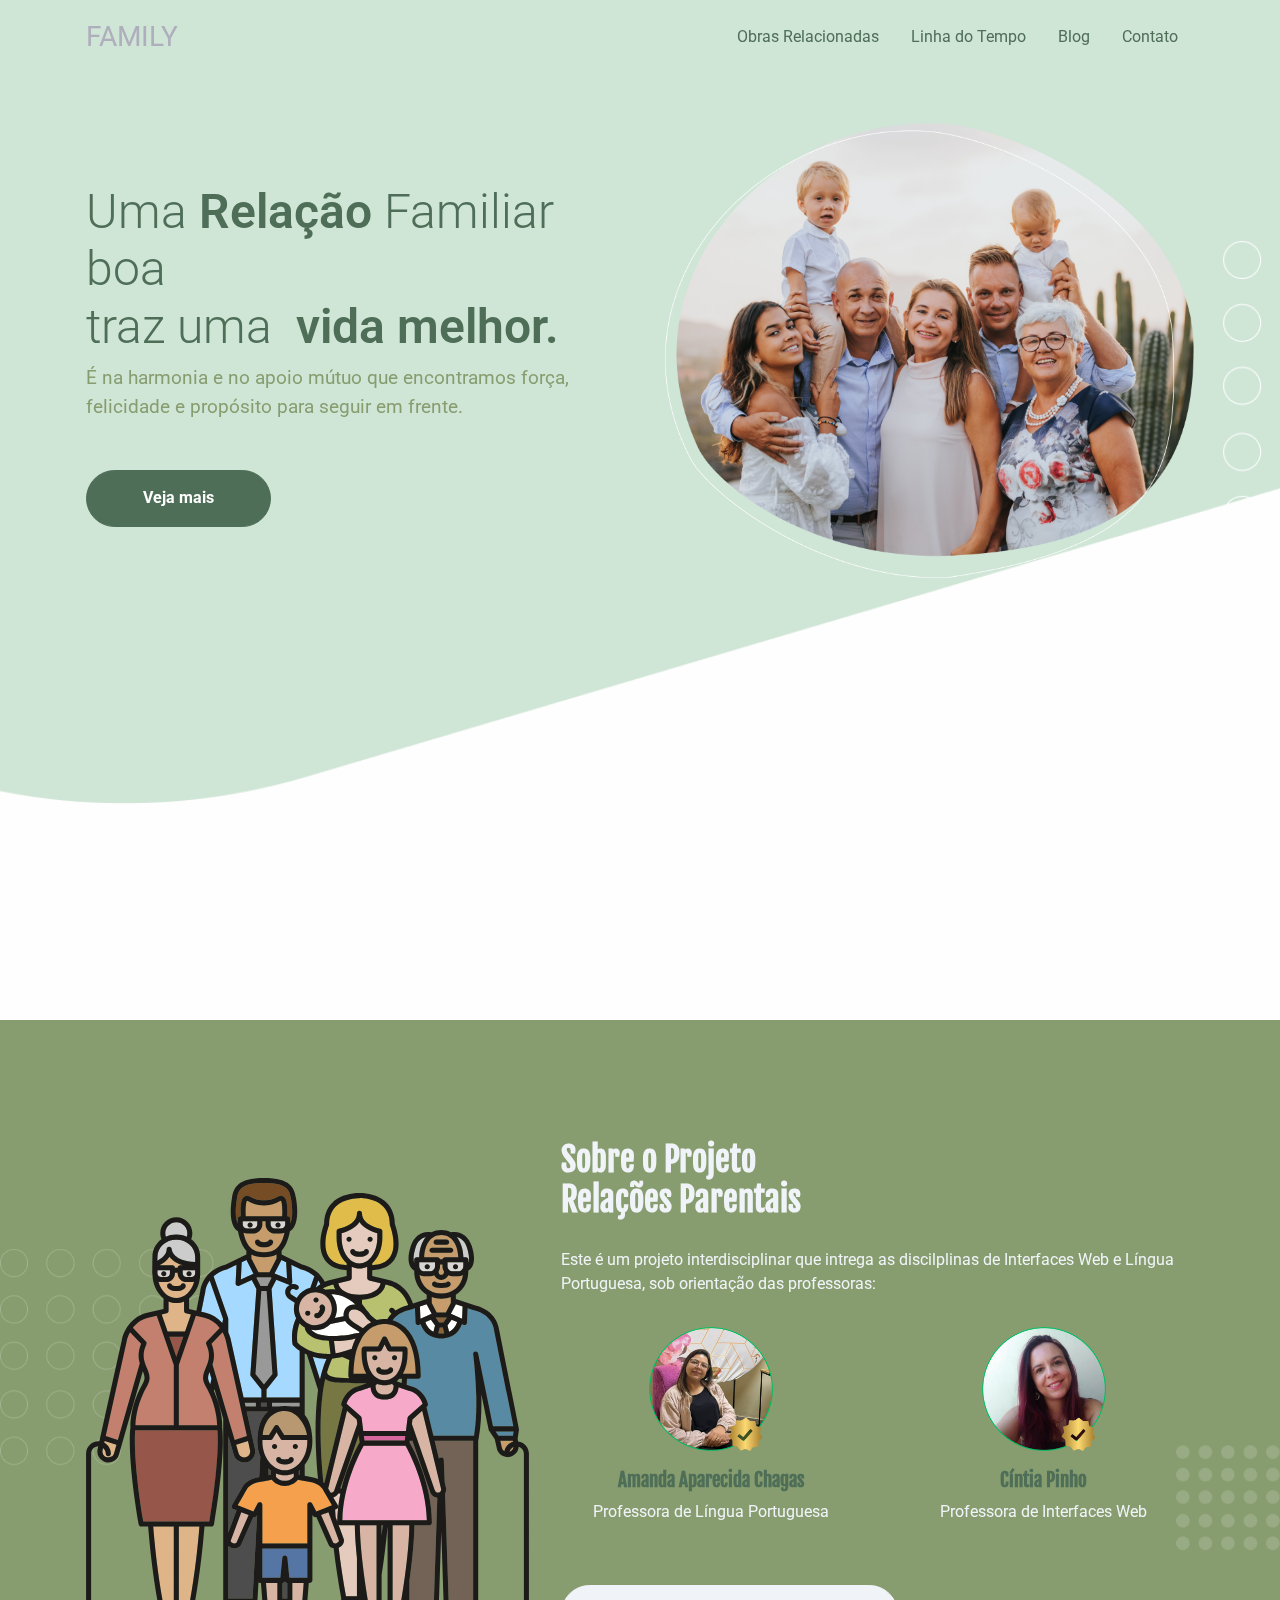
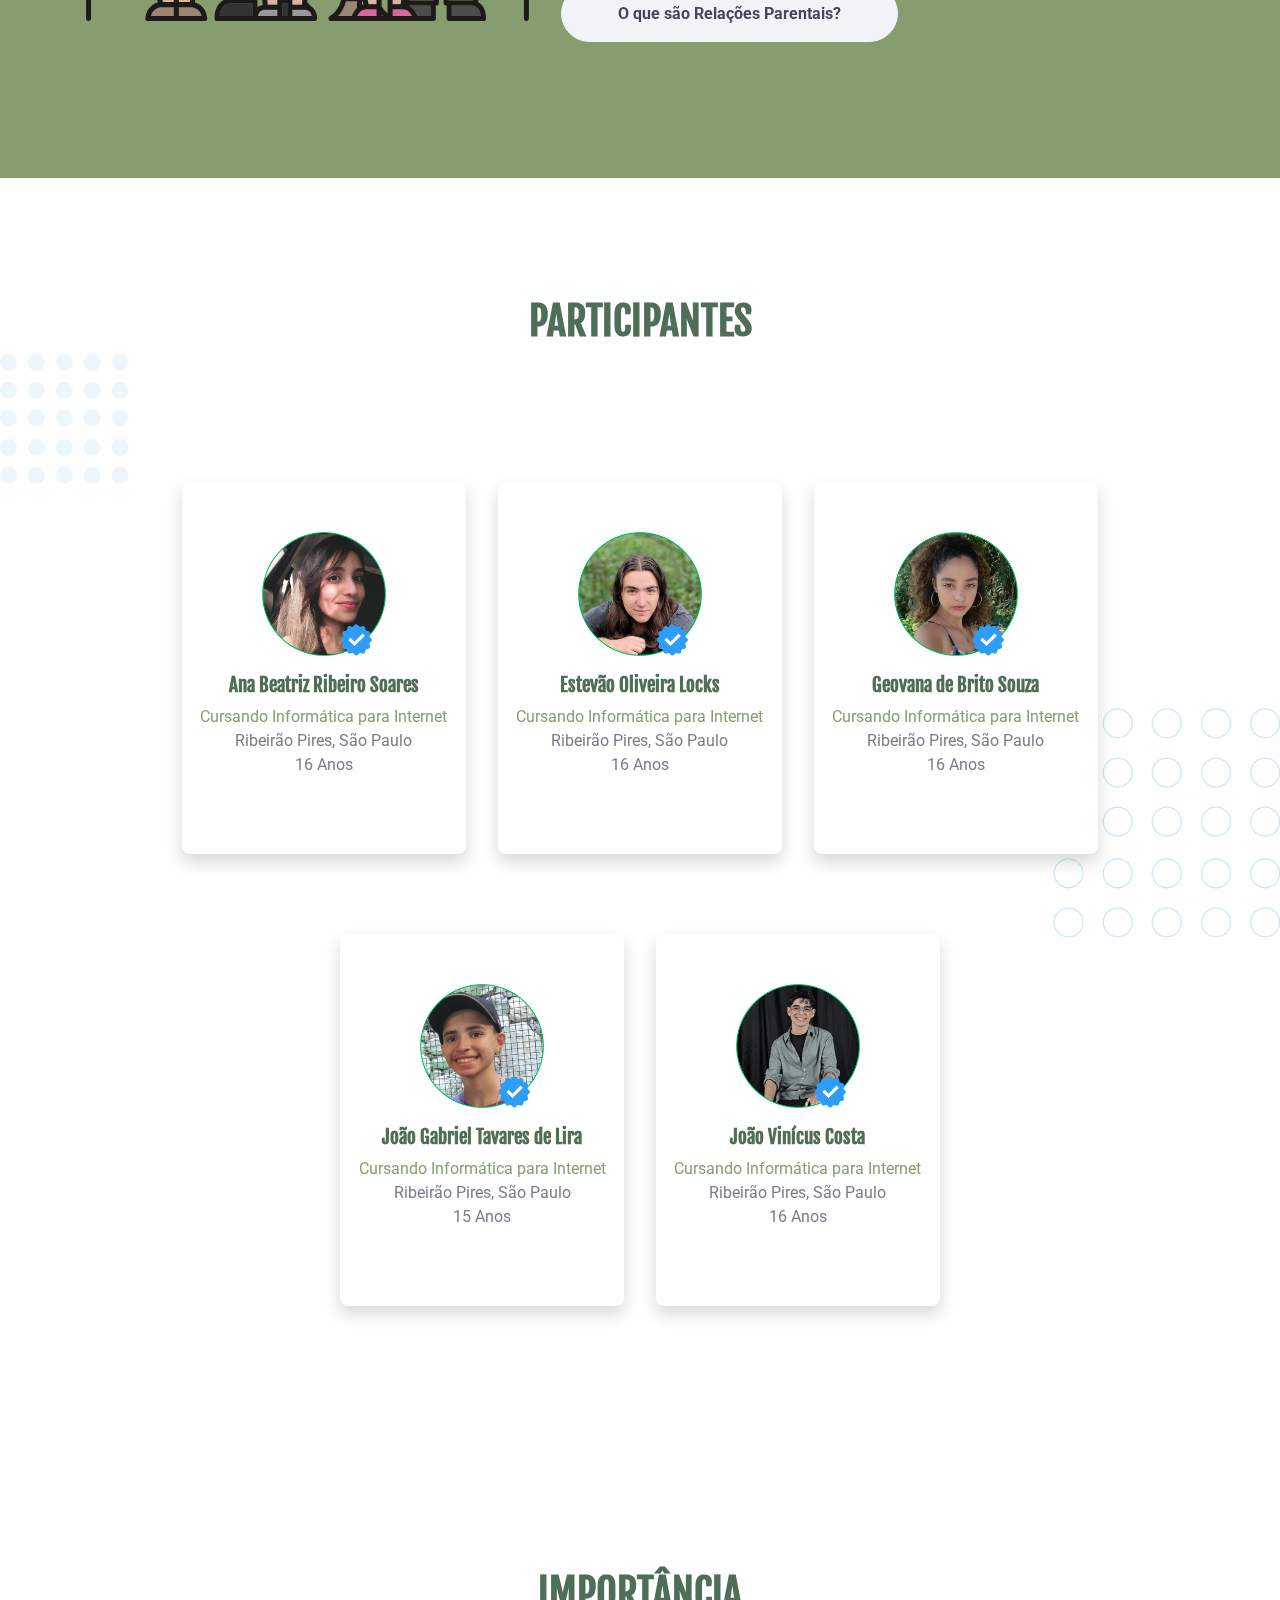
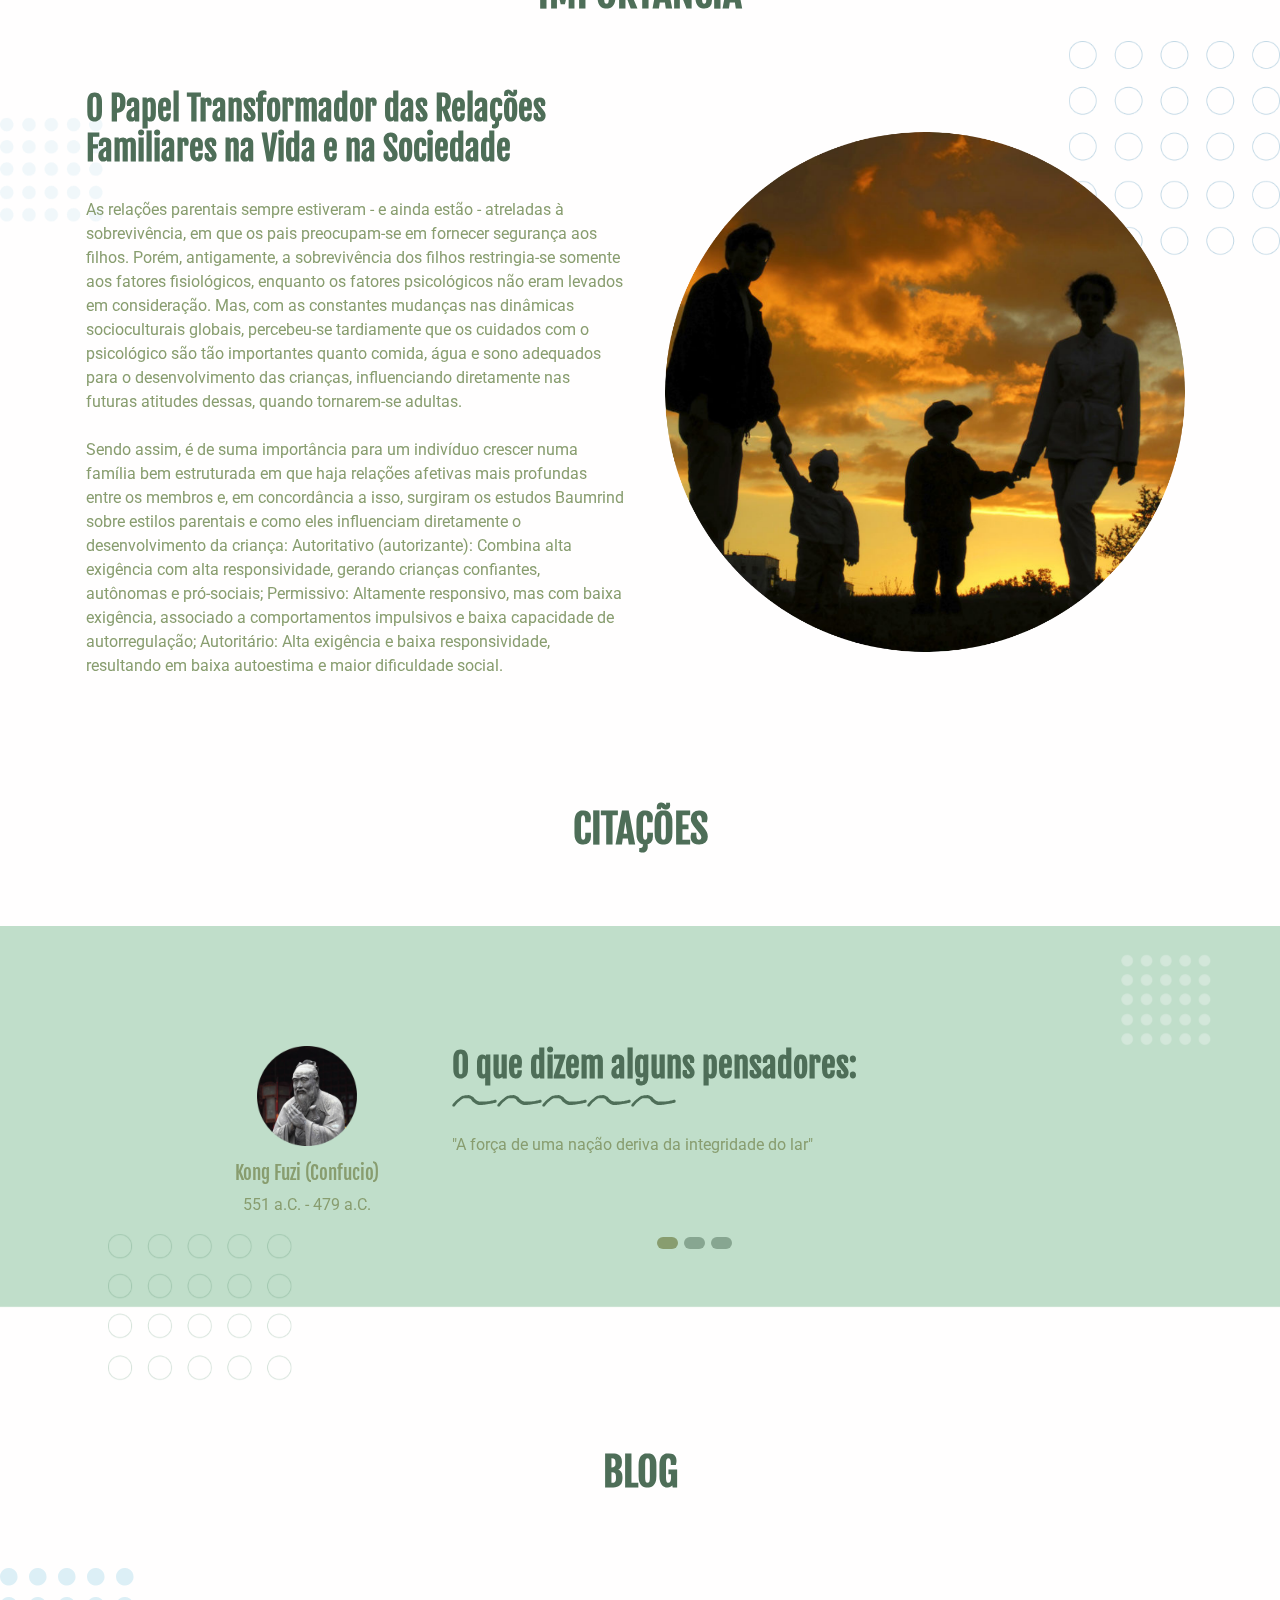
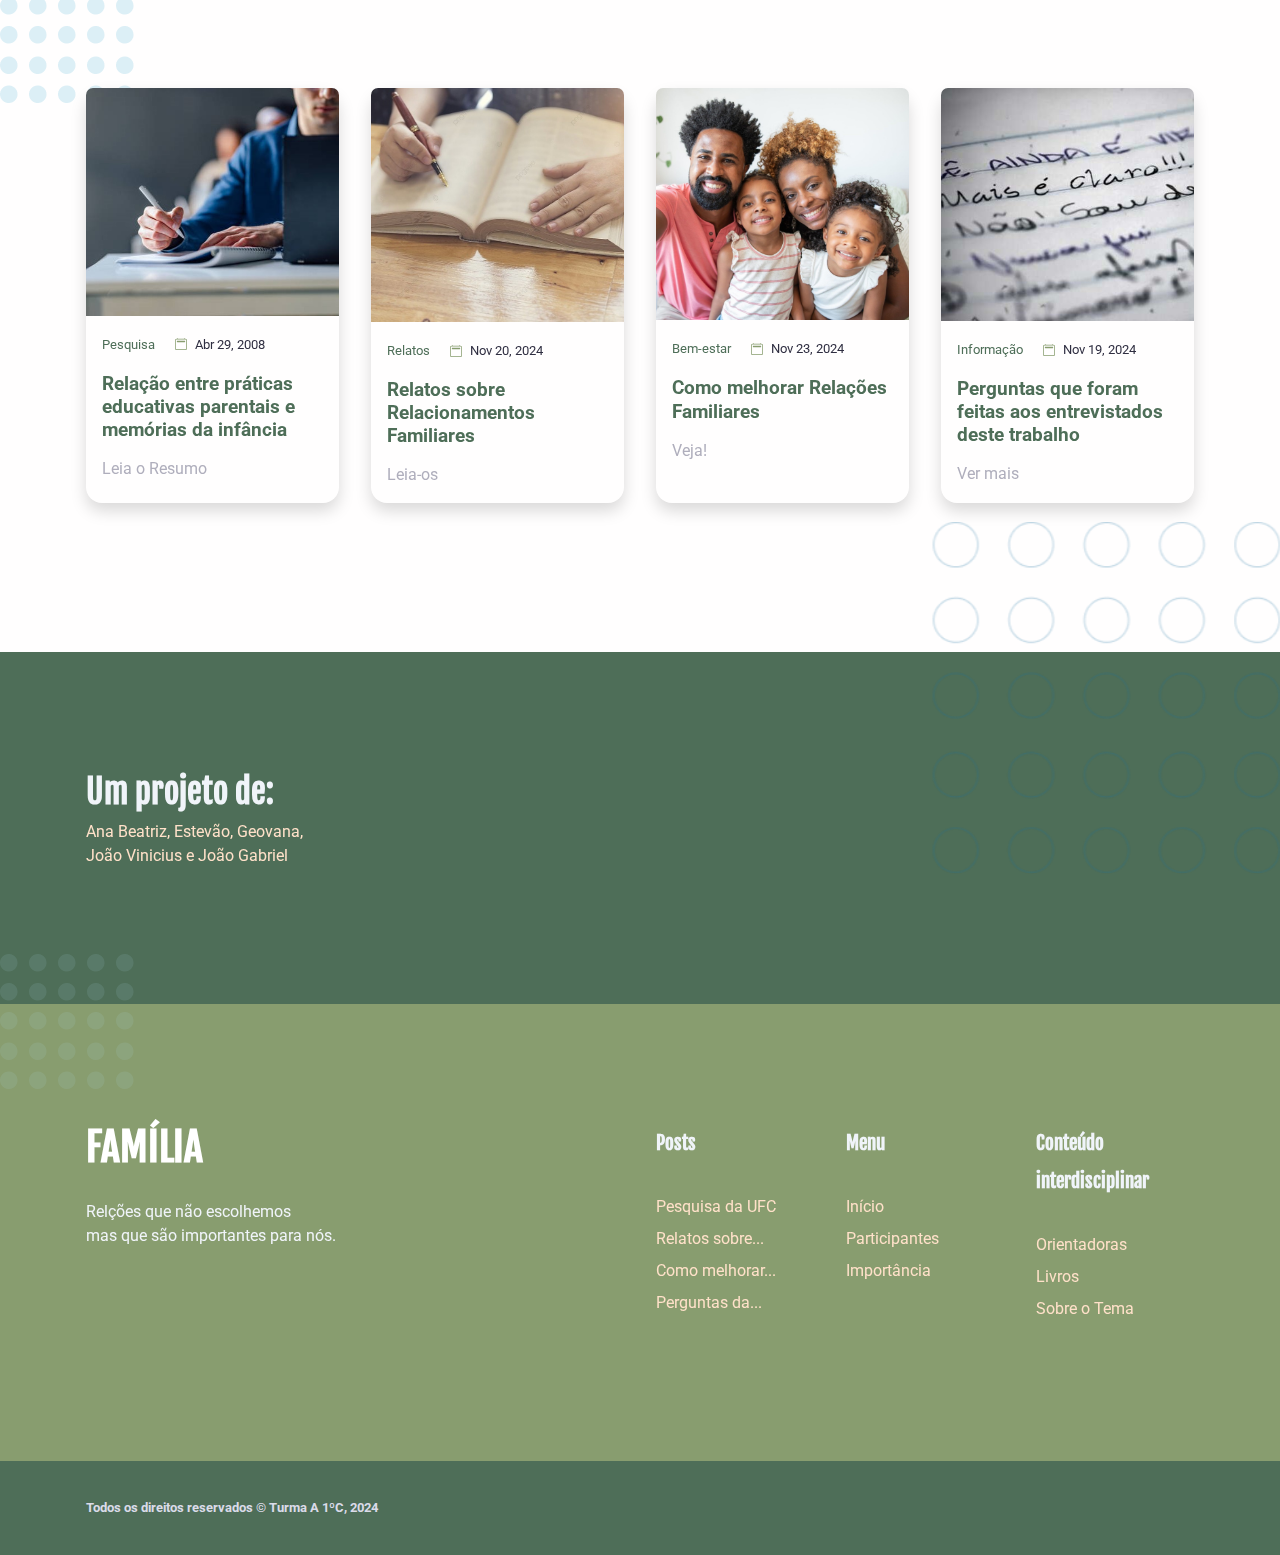
==== commit 6f3ea58e: "Update index.html" ====
--- a/index.html
+++ b/index.html
@@ -101,7 +101,7 @@
               <!-- Botão que aciona o modal -->
               <div class="py-3">
                 <a class="btn btn-lg btn-light rounded-pill" href="#!" role="button" data-bs-toggle="modal" data-bs-target="#exampleModal">
-                  O que são Relações Familiares?
+                  O que são Relações Parentais?
                 </a>
               </div>
 
@@ -119,7 +119,7 @@
                         <img src="assets/img/gallery/casal.avif" alt="Imagem representativa" class="img-fluid rounded" style="max-width: 100%; height: auto; max-height: 200px;">
                       </div>
                       <!-- Texto do modal -->
-                      <p>Relações familiares são os vínculos afetivos, sociais e legais que unem os membros de uma família. Elas envolvem conexões de parentesco, seja por laços de sangue, casamento ou adoção, e desempenham um papel essencial na formação da identidade e no desenvolvimento emocional das pessoas.</p>
+                      <p>Relações Parentais são os vínculos afetivos, sociais e legais que unem os membros de uma família. Elas envolvem conexões de parentesco, seja por laços de sangue, casamento ou adoção, e desempenham um papel essencial na formação da identidade e no desenvolvimento emocional das pessoas.</p>
                       <p>Essas relações englobam papéis específicos, como os de pais, filhos, irmãos e avós, que são moldados por valores culturais, sociais e religiosos. Além disso, elas são caracterizadas por amor, apoio mútuo, respeito e, muitas vezes, desafios, que ajudam os indivíduos a crescer e se conectar uns com os outros.</p>
                       <p>Em sua essência, as relações familiares fornecem um espaço seguro para compartilhar experiências, resolver conflitos e construir memórias que fortalecem os laços ao longo do tempo...</p>
                     </div>
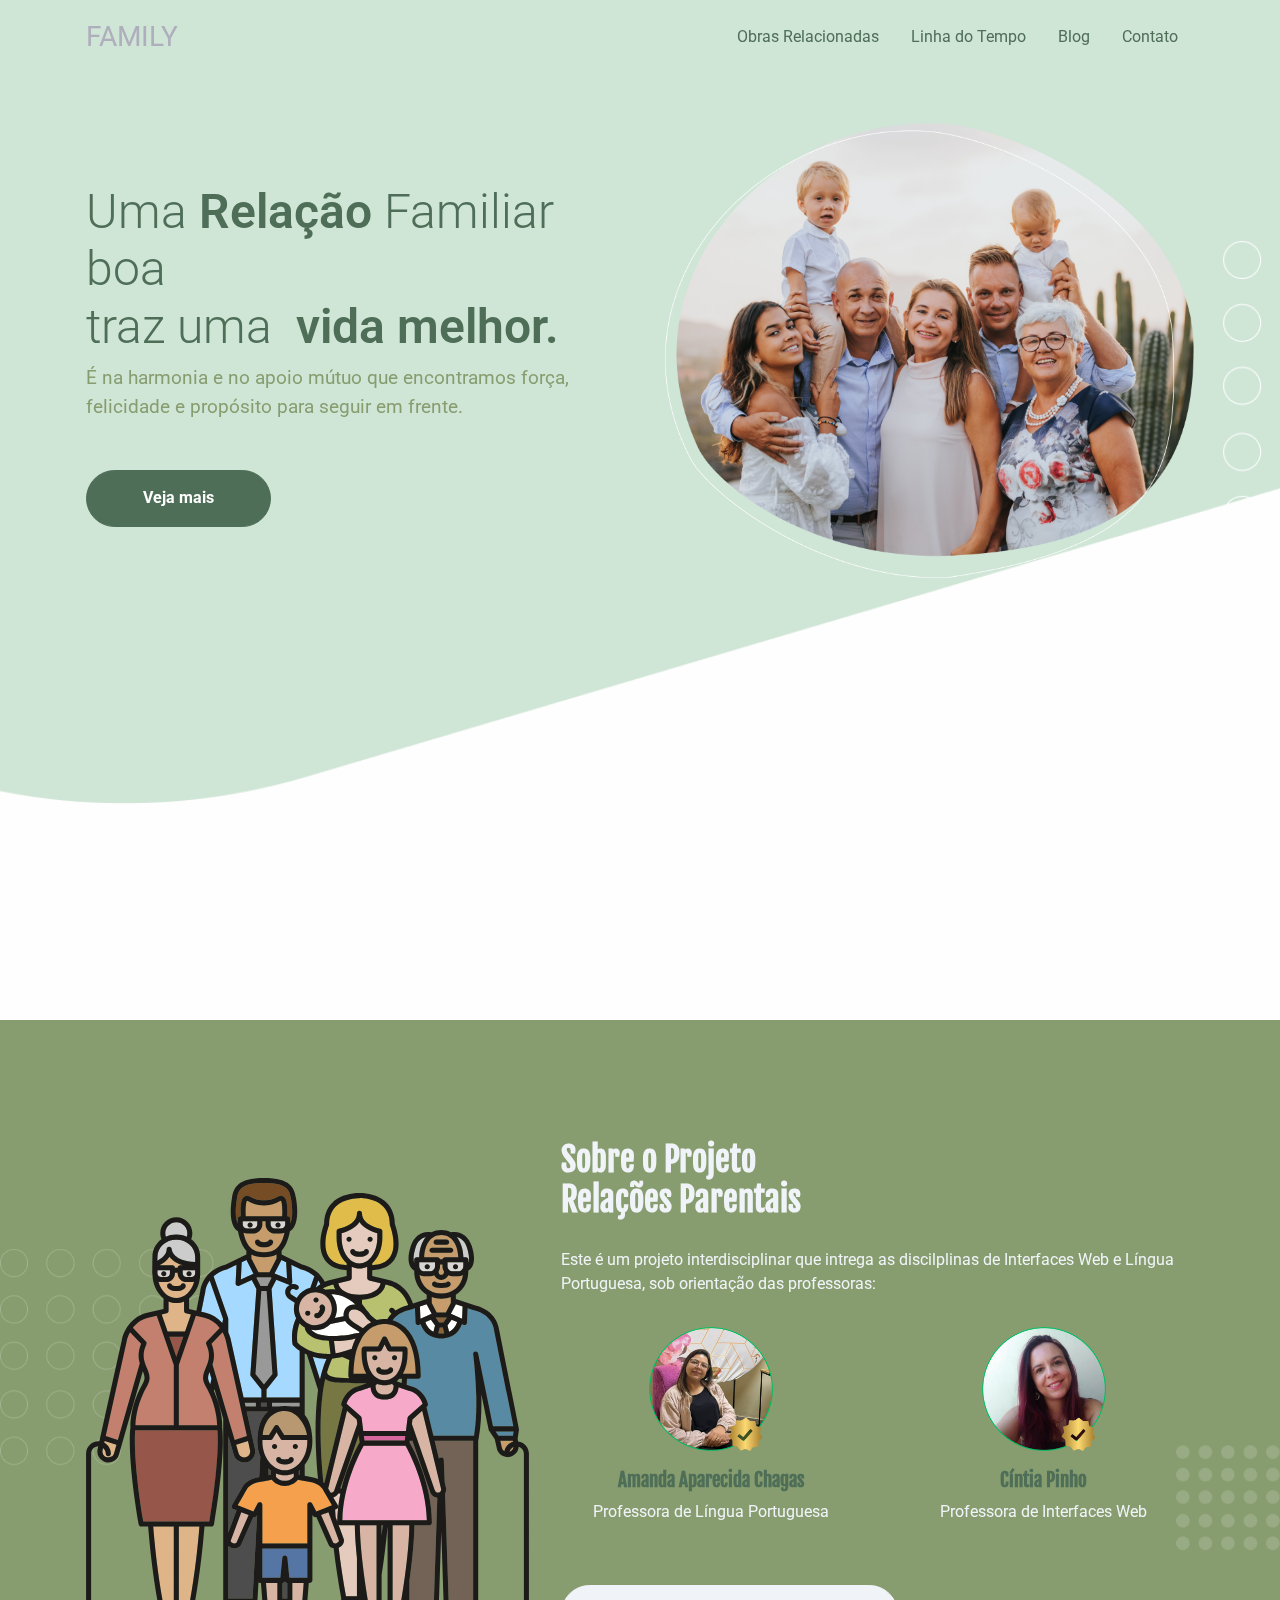
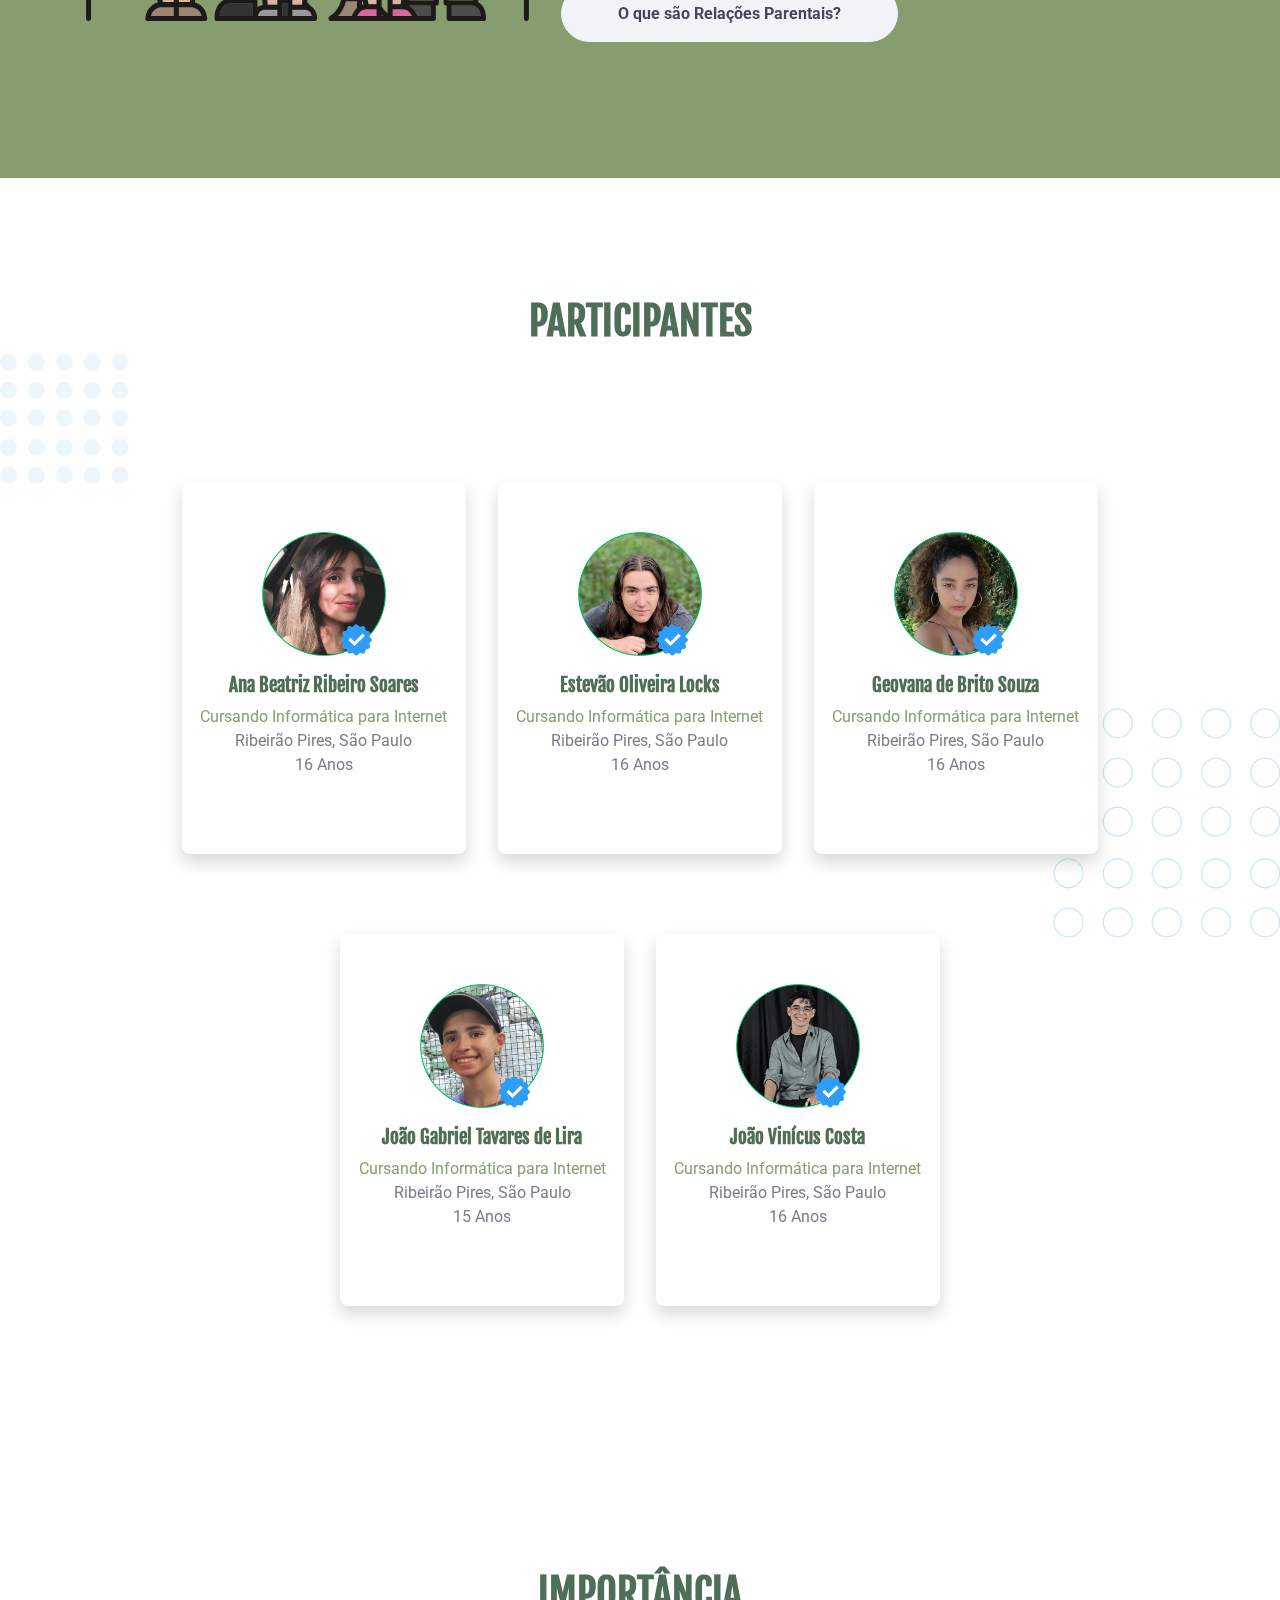
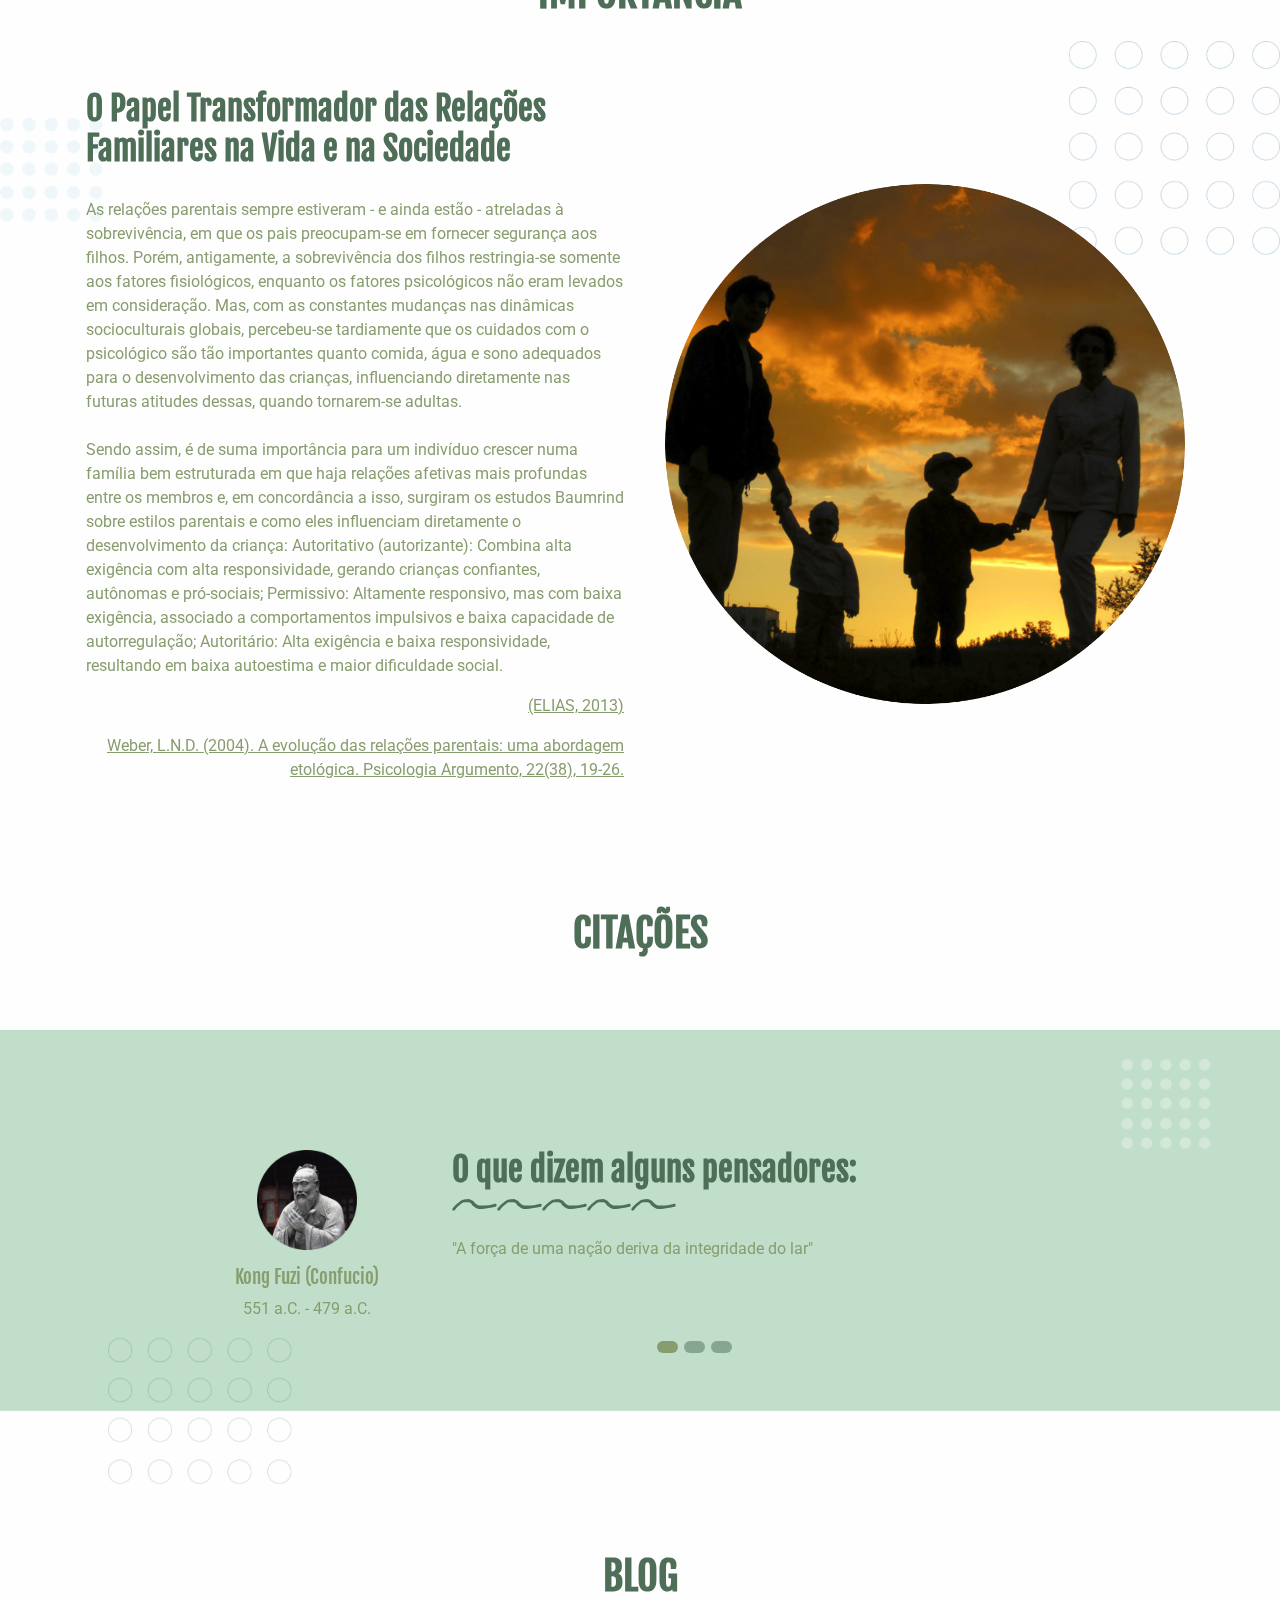
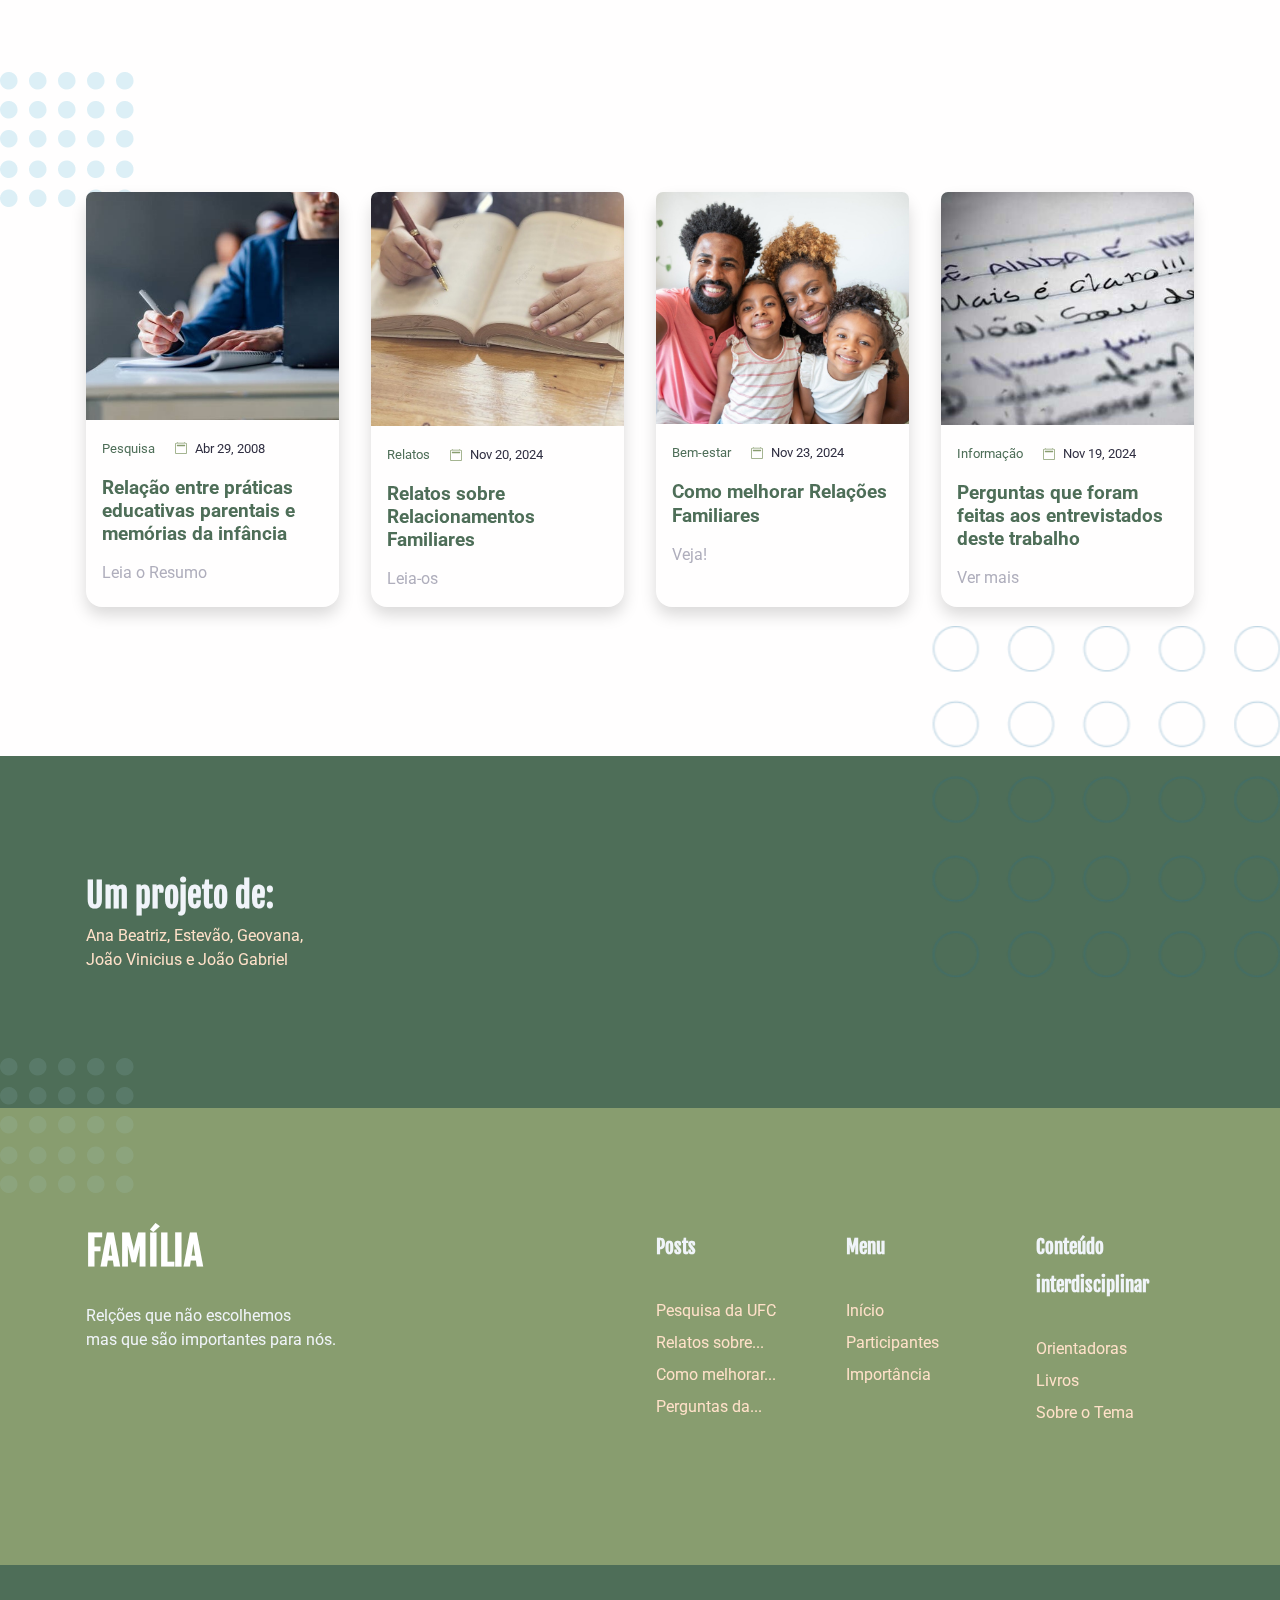
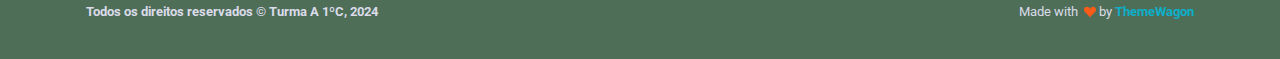
==== commit 6d8b631f: "add referencias" ====
--- a/index.html
+++ b/index.html
@@ -122,6 +122,7 @@
                       <p>Relações Parentais são os vínculos afetivos, sociais e legais que unem os membros de uma família. Elas envolvem conexões de parentesco, seja por laços de sangue, casamento ou adoção, e desempenham um papel essencial na formação da identidade e no desenvolvimento emocional das pessoas.</p>
                       <p>Essas relações englobam papéis específicos, como os de pais, filhos, irmãos e avós, que são moldados por valores culturais, sociais e religiosos. Além disso, elas são caracterizadas por amor, apoio mútuo, respeito e, muitas vezes, desafios, que ajudam os indivíduos a crescer e se conectar uns com os outros.</p>
                       <p>Em sua essência, as relações familiares fornecem um espaço seguro para compartilhar experiências, resolver conflitos e construir memórias que fortalecem os laços ao longo do tempo...</p>
+                      <p class="text-end"><a class="texto-ref" href="https://www.adocaoempauta.com.br/afinal-o-que-e-parentalidade/#:~:text=A%20palavra%20%E2%80%9Cparentalidade%E2%80%9D%20%C3%A9%20uma,seus%20primeiros%20anos%20de%20vida">(SCHIAVINATO)</a></p>
                     </div>
                     <div class="modal-footer">
                       <button type="button" class="btn btn-secondary" data-bs-dismiss="modal">Fechar</button>
@@ -268,6 +269,8 @@
                 As relações parentais sempre estiveram - e ainda estão - atreladas à sobrevivência, em que os pais preocupam-se em fornecer segurança aos filhos. Porém, antigamente, a sobrevivência dos filhos restringia-se somente aos fatores fisiológicos, enquanto os fatores psicológicos não eram levados em consideração. Mas, com as constantes mudanças nas dinâmicas socioculturais globais, percebeu-se tardiamente que os cuidados com o psicológico são tão importantes quanto comida, água e sono adequados para o desenvolvimento das crianças, influenciando diretamente nas futuras atitudes dessas, quando tornarem-se adultas. <br class="d-none d-sm-block" /><br class="d-none d-sm-block" />
                 Sendo assim, é de suma importância para um indivíduo crescer numa família bem estruturada em que haja relações afetivas mais profundas entre os membros e, em concordância a isso, surgiram os estudos Baumrind sobre estilos parentais e como eles influenciam diretamente o desenvolvimento da criança: Autoritativo (autorizante): Combina alta exigência com alta responsividade, gerando crianças confiantes, autônomas e pró-sociais; Permissivo: Altamente responsivo, mas com baixa exigência, associado a comportamentos impulsivos e baixa capacidade de autorregulação; Autoritário: Alta exigência e baixa responsividade, resultando em baixa autoestima e maior dificuldade social.
               </p>
+              <p class="text-end"><a class="texto-ref" href="https://www.scielo.br/j/se/a/d8cs7Bb6zx8n83kgYdP7kRH/?lang=pt#:~:text=Em%20tempos%20passados%20e%2C%20frequentemente,concebiam%20seus%20v%C3%ADnculos%20nesses%20termos.">(ELIAS, 2013)</a></p>
+              <p class="text-end"><a class="texto-ref" href="www.researchgate.net/profile/Lidia-Dobrianskyj-Weber/publication/350850204_A_EVOLUCAO_DAS_RELACOES_PARENTAIS_UMA_ABORDAGEM_ETOLOGICA_The_Evolution_Of_Parental_Relations_An_Ethological_Approach/links/60760b874585151ce182ecf4/A-EVOLUCAO-DAS-RELACOES-PARENTAIS-UMA-ABORDAGEM-ETOLOGICA-The-Evolution-Of-Parental-Relations-An-Ethological-Approach.pdf. ">Weber, L.N.D. (2004). A evolução das relações parentais: uma abordagem etológica. Psicologia Argumento, 22(38), 19-26.</a></p>
             </div>
           </div>
         </div>
@@ -502,6 +505,14 @@
               <div class="col-12 col-sm-8 col-md-6 col-lg-auto text-center text-md-start">
                 <p class="fs--1 my-2 fw-bold text-200">Todos os direitos reservados &copy; Turma A 1ºC, 2024</p>
               </div>
+
+              <div class="col-12 col-sm-8 col-md-6">
+                <p class="fs--1 my-2 text-center text-md-end text-200"> Made with&nbsp;
+                  <svg class="bi bi-suit-heart-fill" xmlns="http://www.w3.org/2000/svg" width="12" height="12" fill="#F95C19" viewBox="0 0 16 16">
+                    <path d="M4 1c2.21 0 4 1.755 4 3.92C8 2.755 9.79 1 12 1s4 1.755 4 3.92c0 3.263-3.234 4.414-7.608 9.608a.513.513 0 0 1-.784 0C3.234 9.334 0 8.183 0 4.92 0 2.755 1.79 1 4 1z"></path>
+                  </svg>&nbsp;by&nbsp;<a class="fw-bold text-info" href="https://themewagon.com/" target="_blank">ThemeWagon </a>
+                </p>
+              </div>
             </div>
           </div>
           <!-- end of .container-->
--- a/assets/css/style.css
+++ b/assets/css/style.css
@@ -221,4 +221,18 @@
 	font-weight: 500;
 	font-family: poppins;
 	color: #8abe9a;
+}
+
+.vyou {
+	width: 100%;
+    height: 50vw;
+}
+
+.texto-ref {
+    text-decoration: underline;
+    color: #889d6f;
+}
+
+.texto-ref:hover {
+    color: #4e6e58;
 }